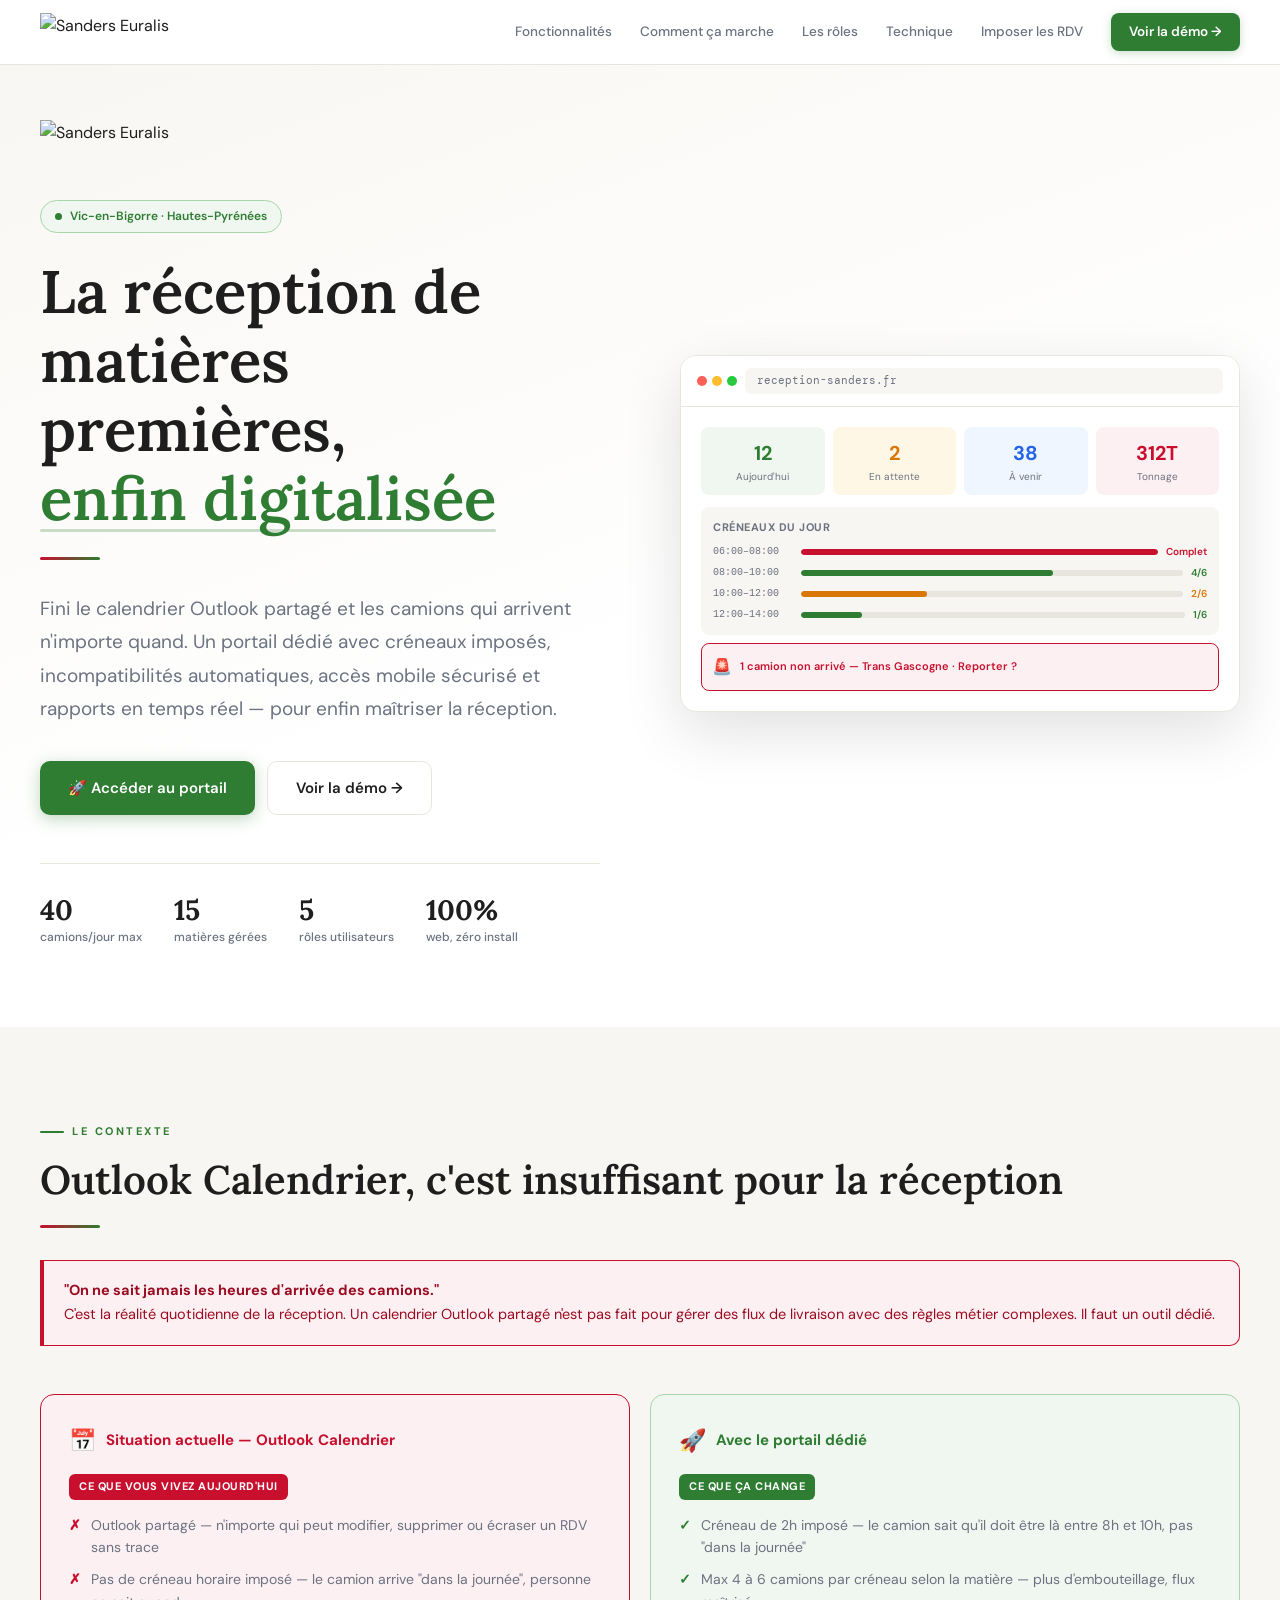
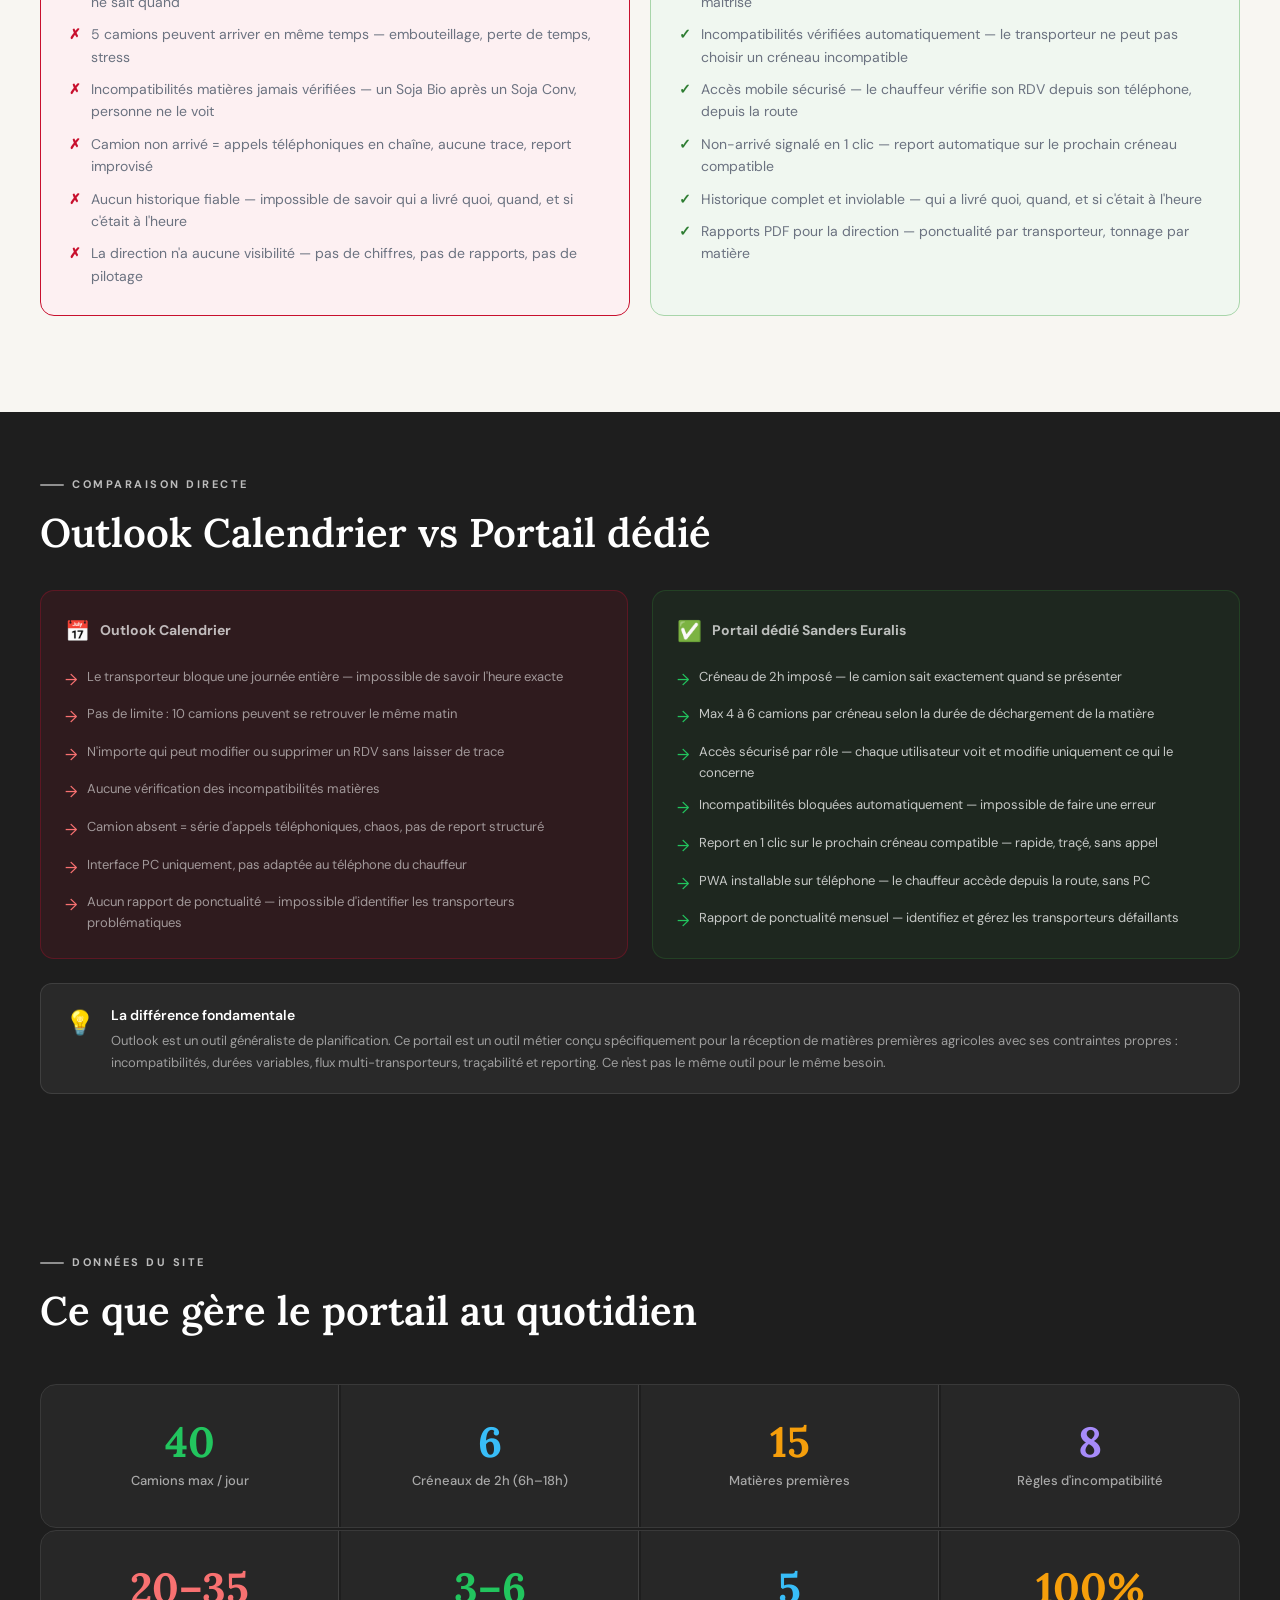
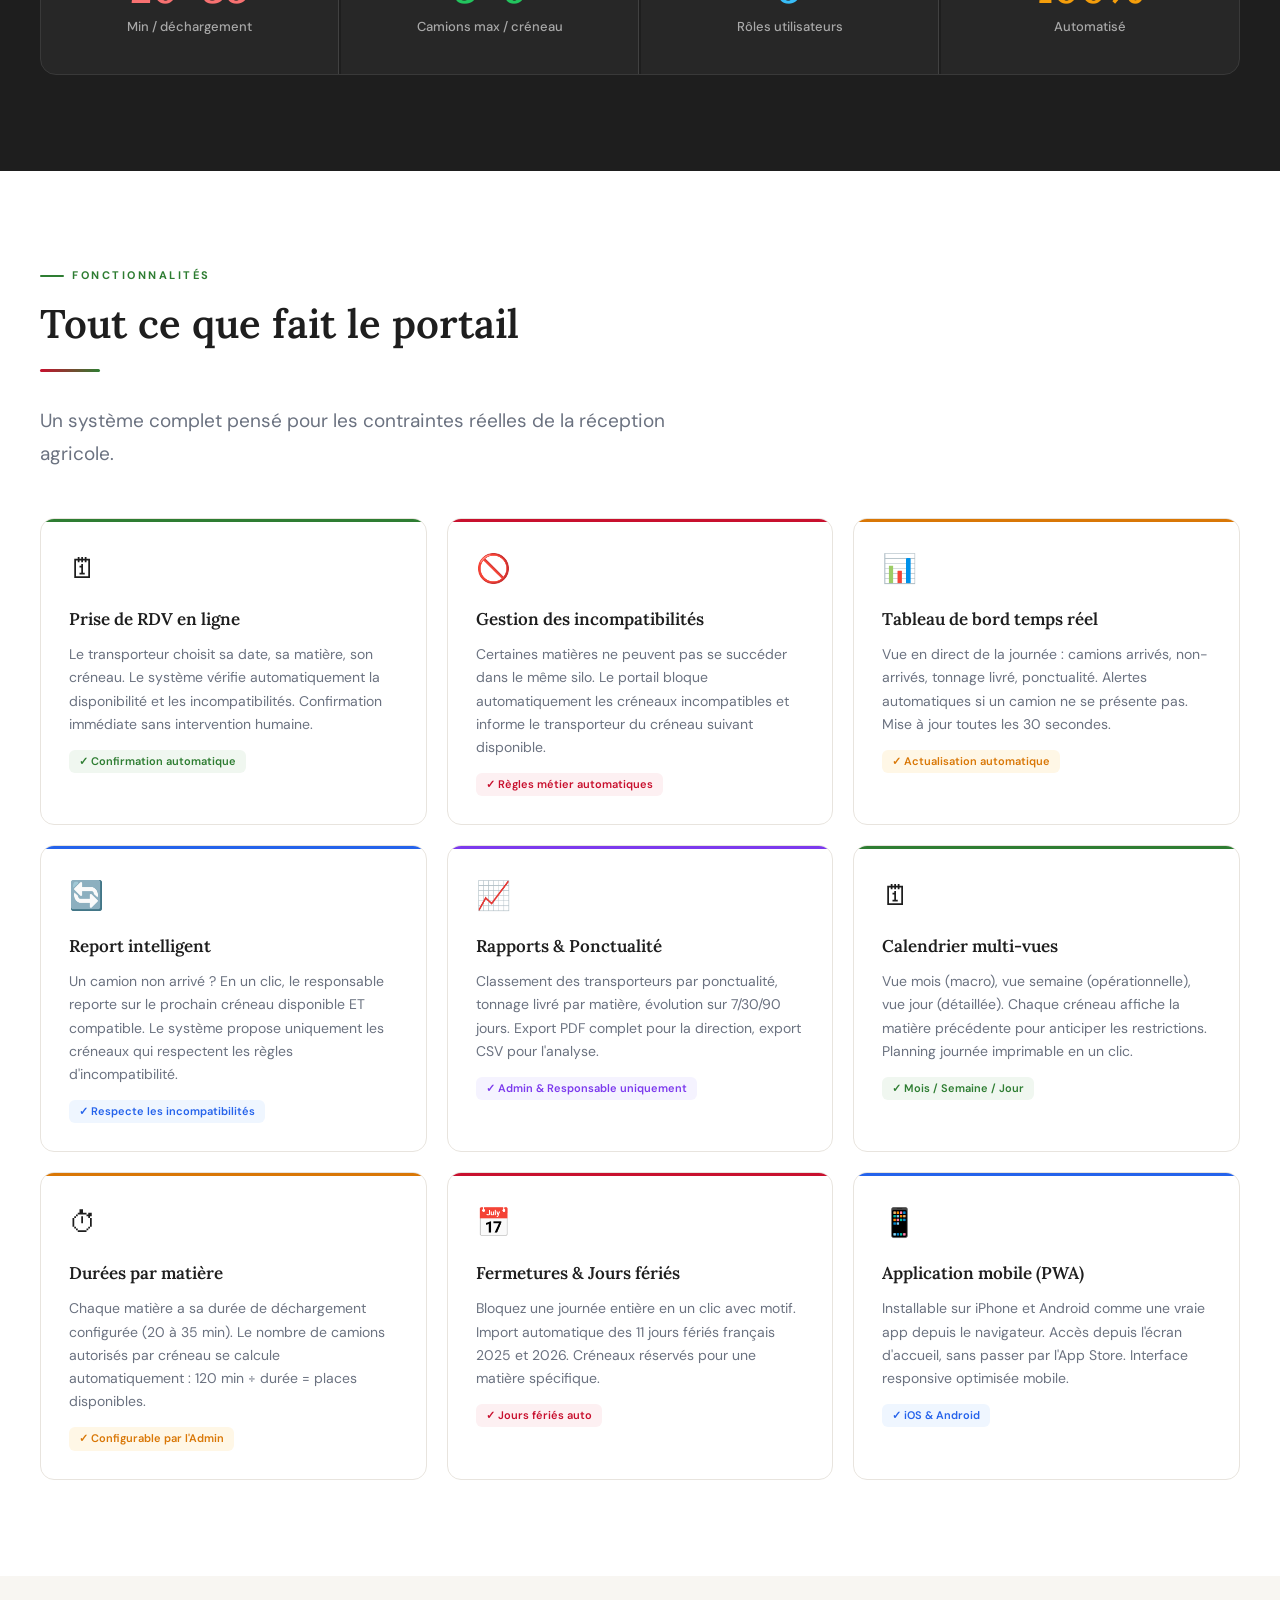
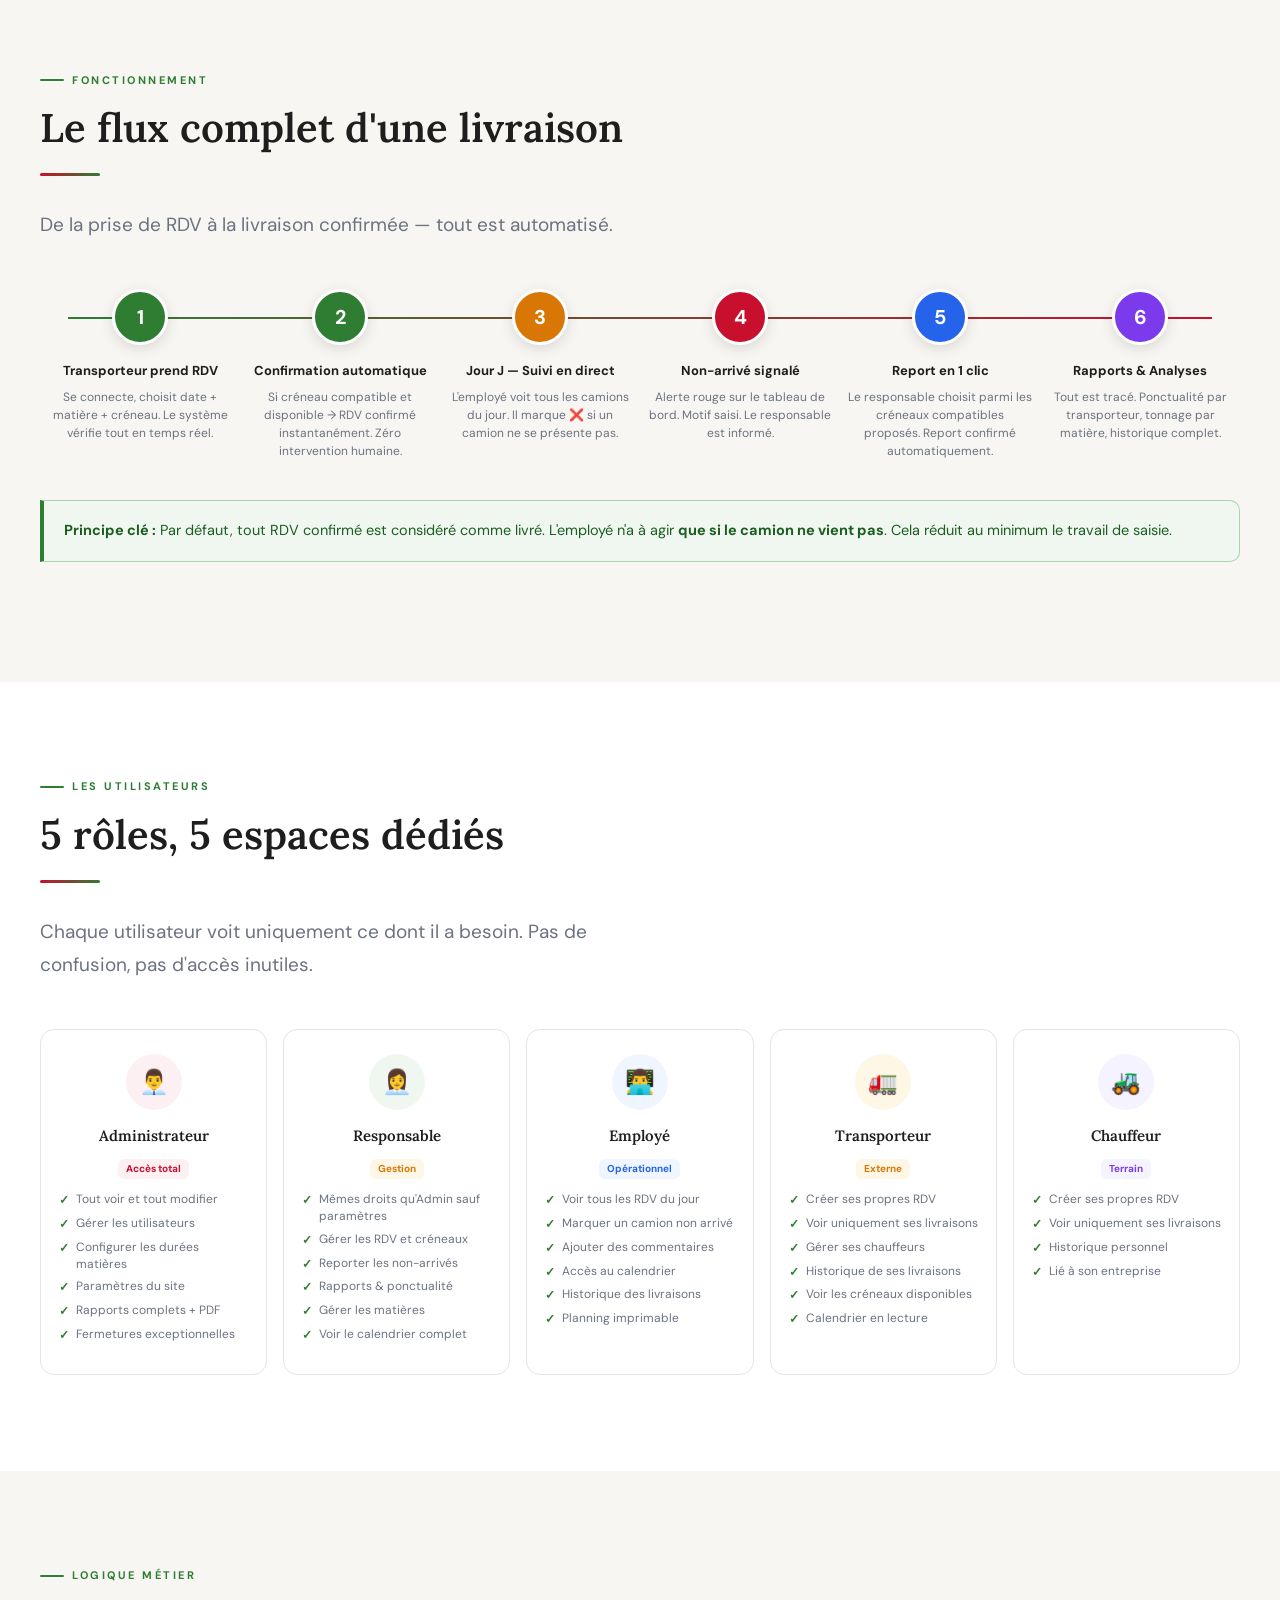
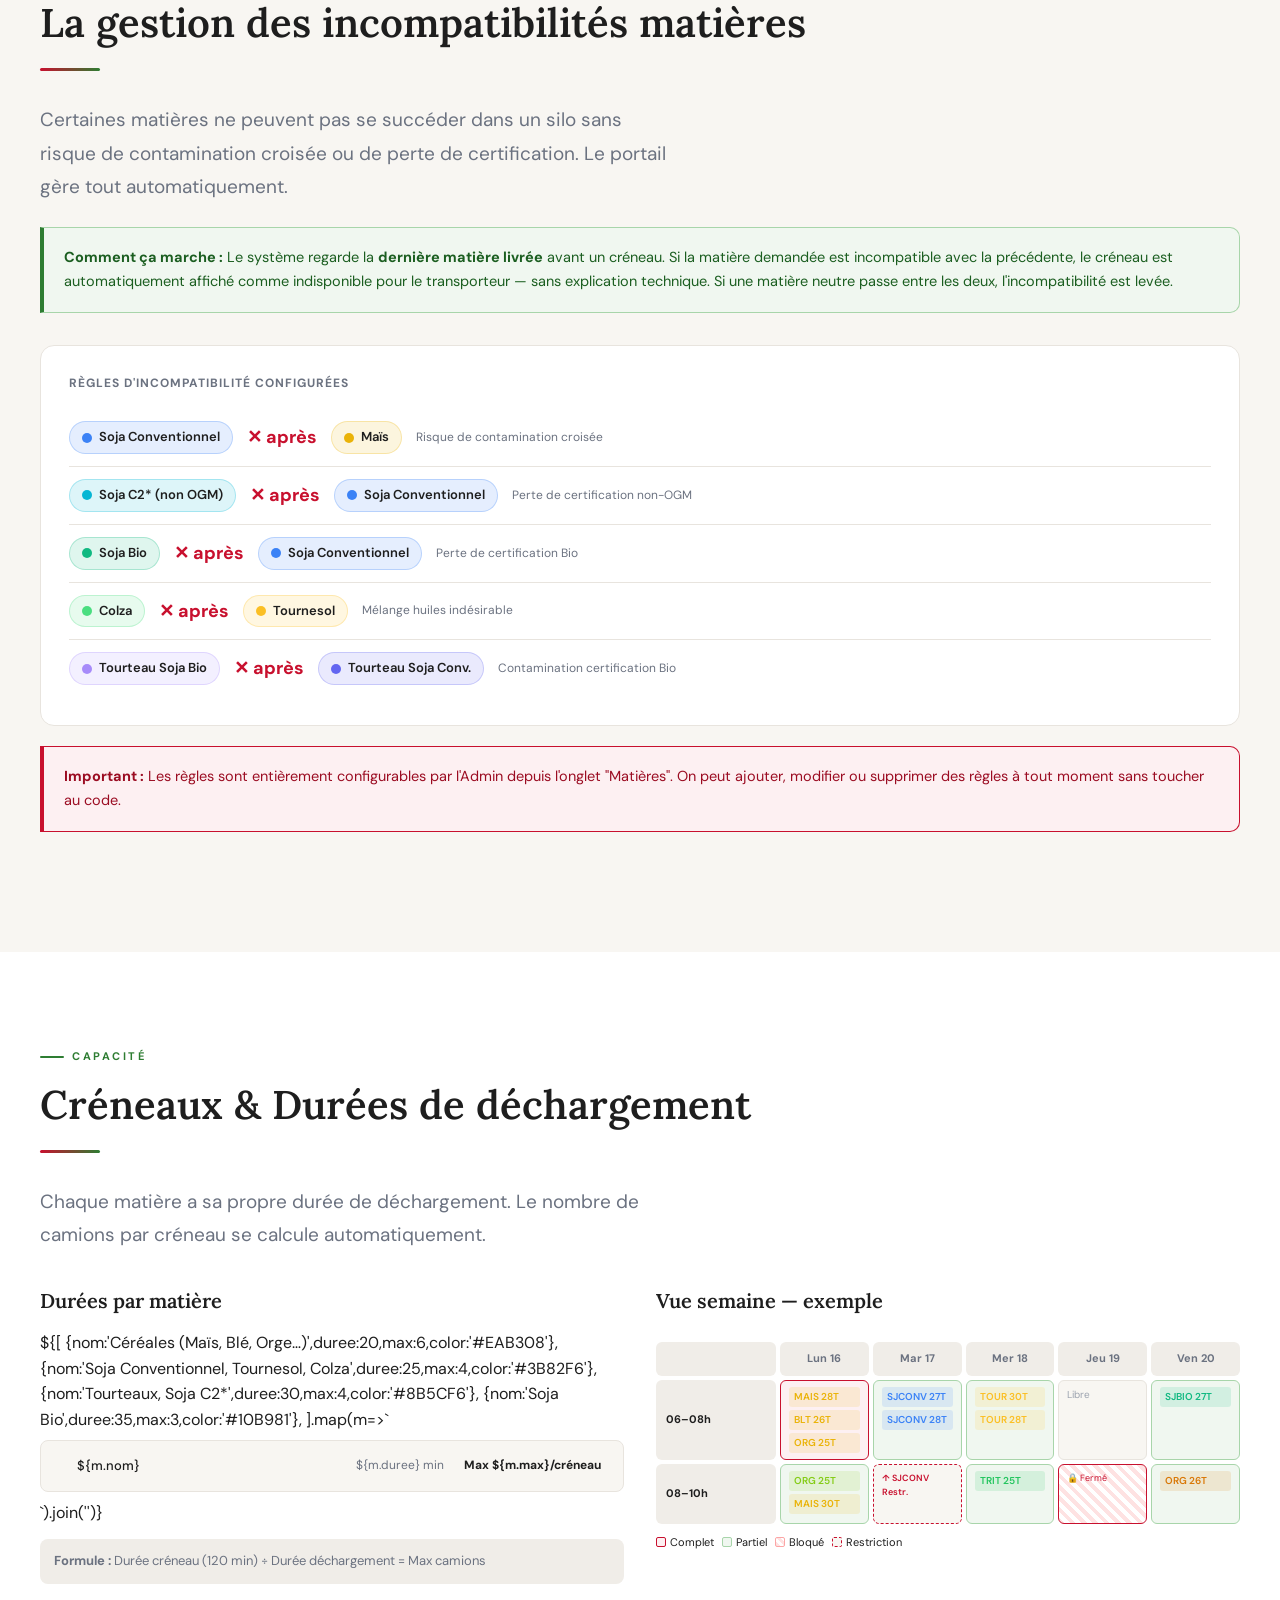
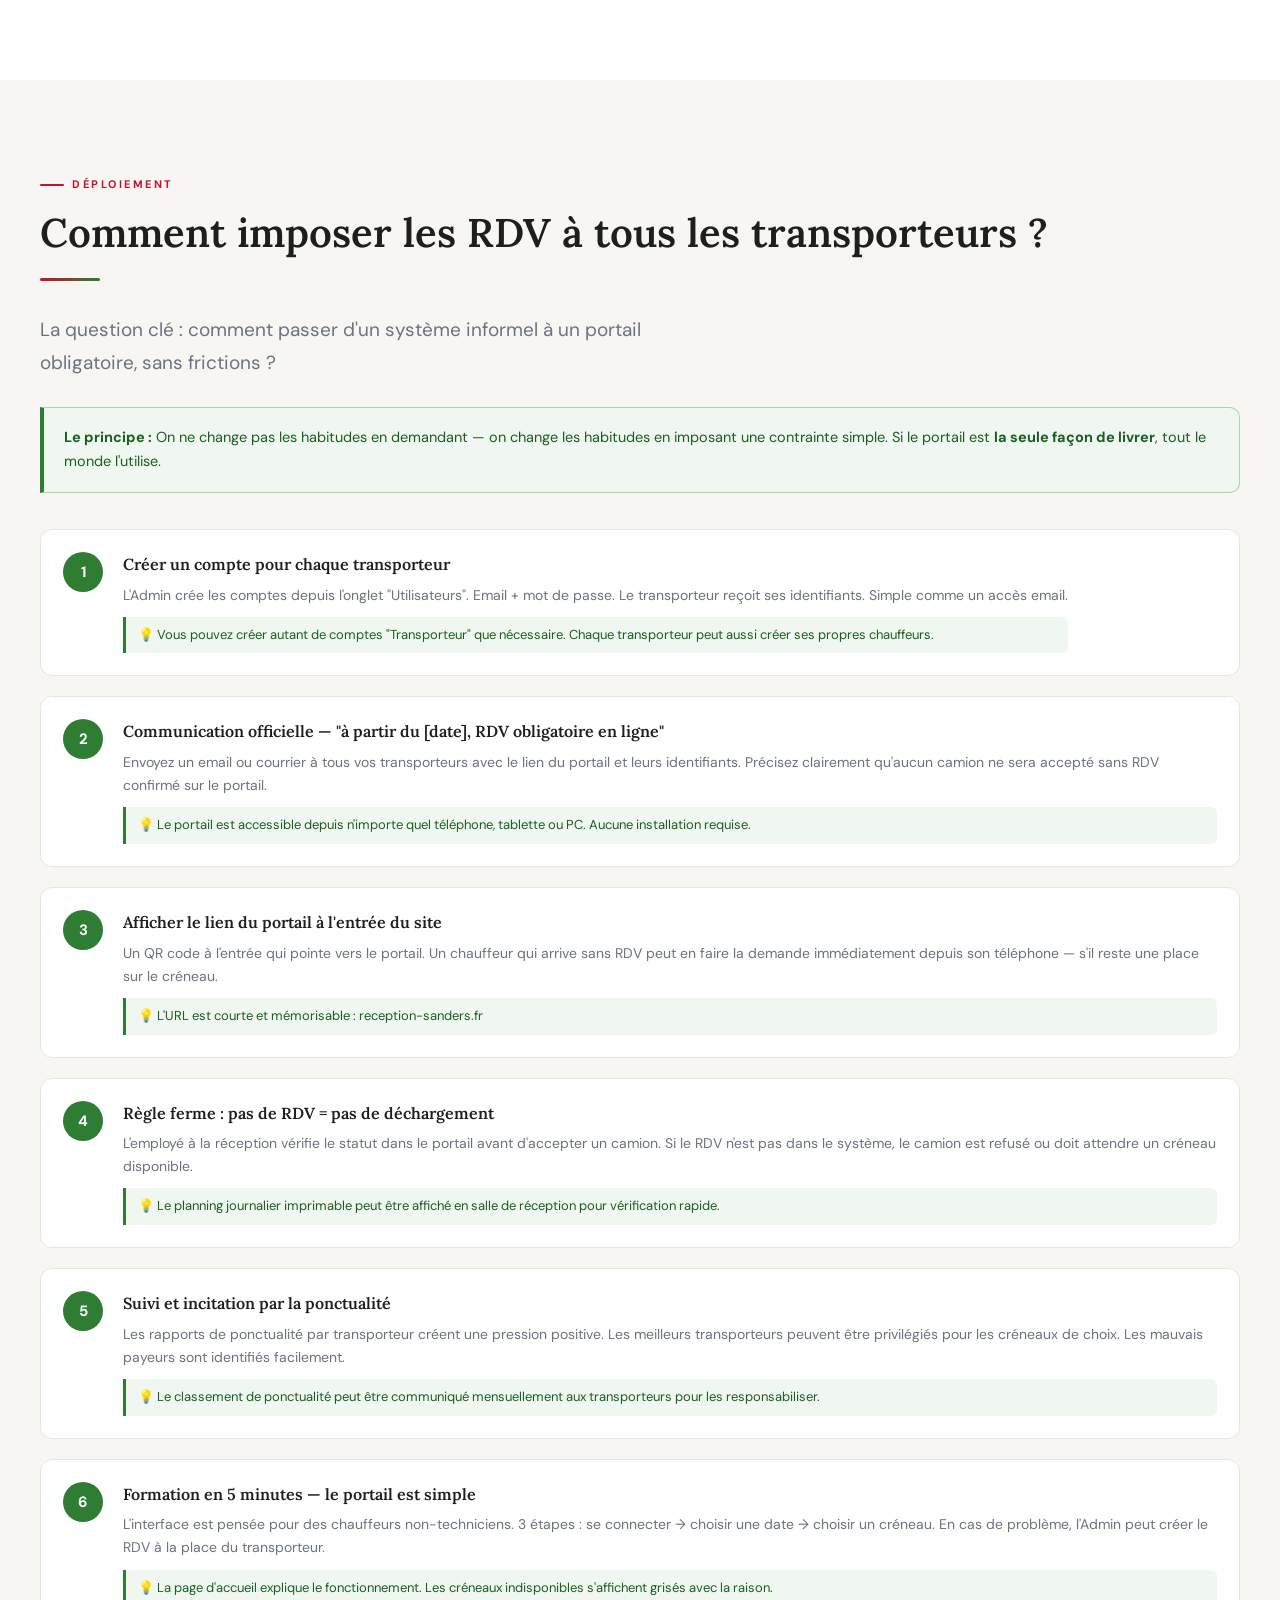
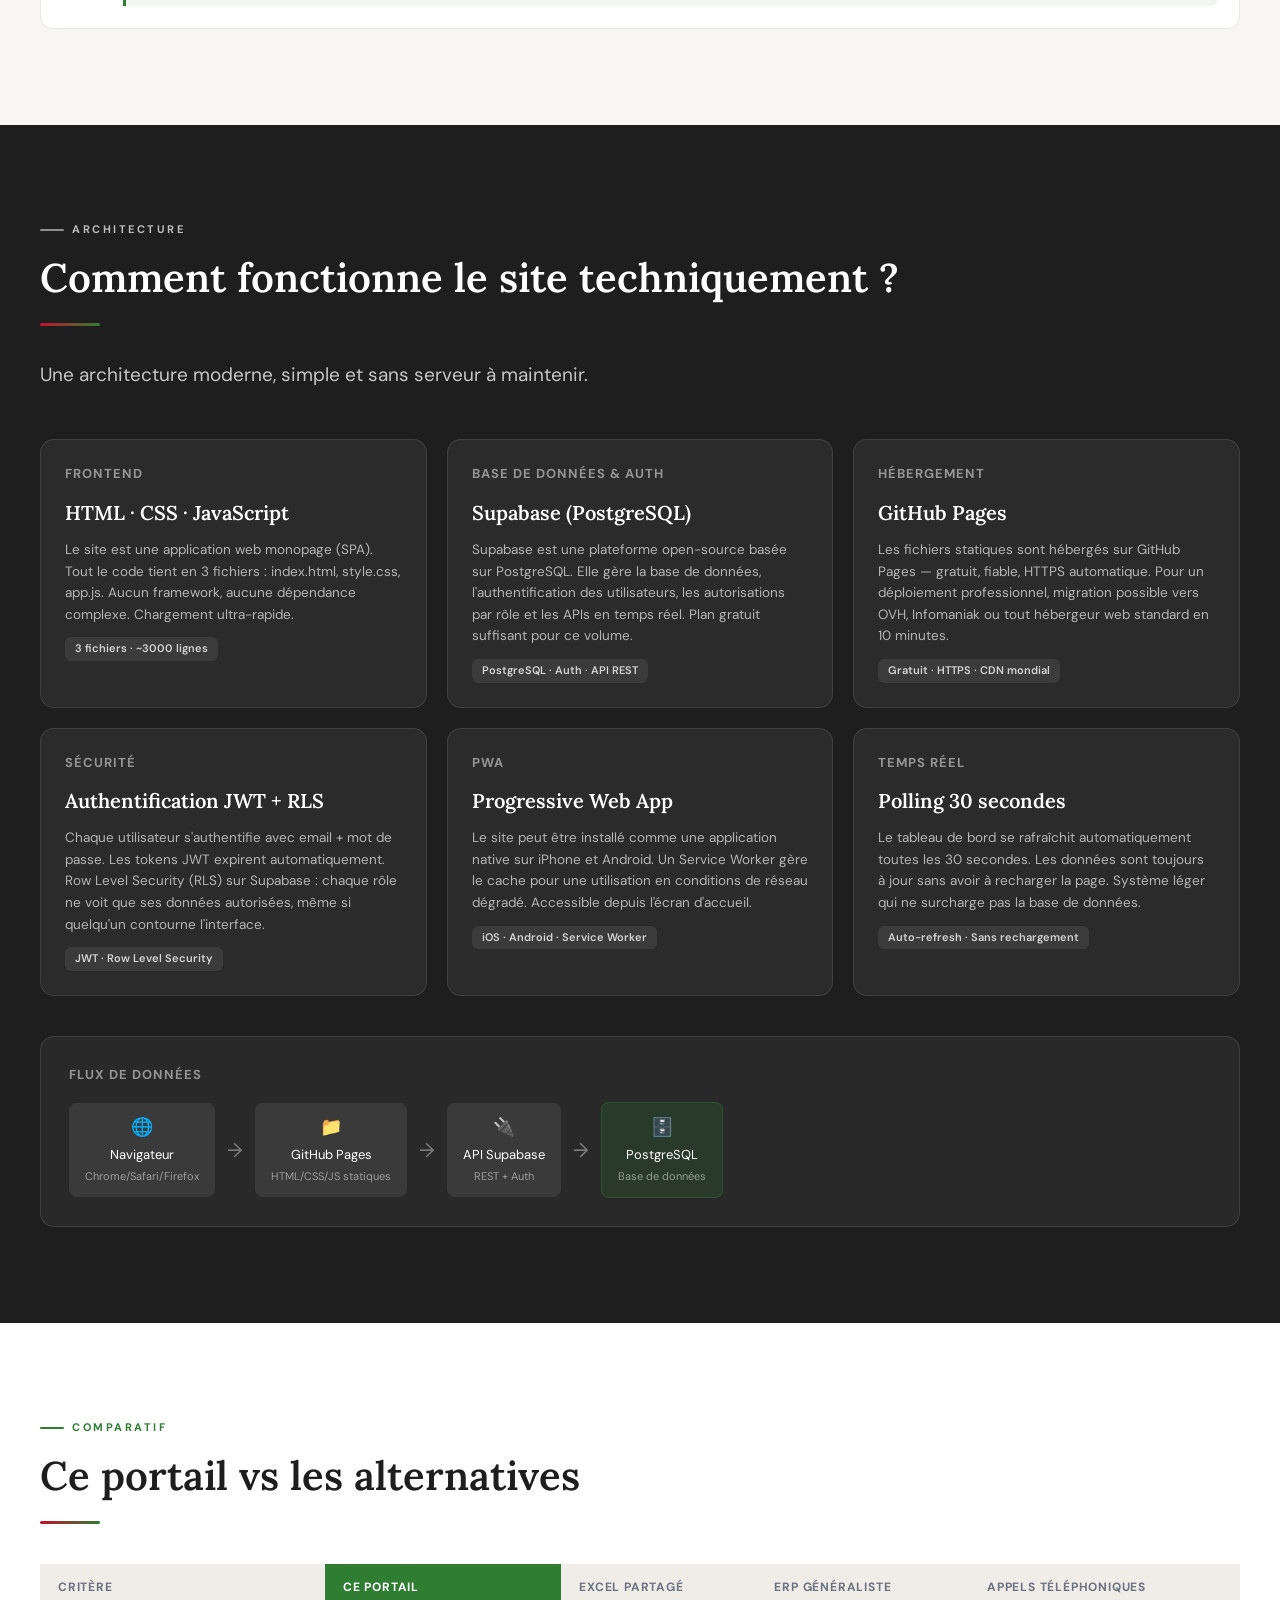
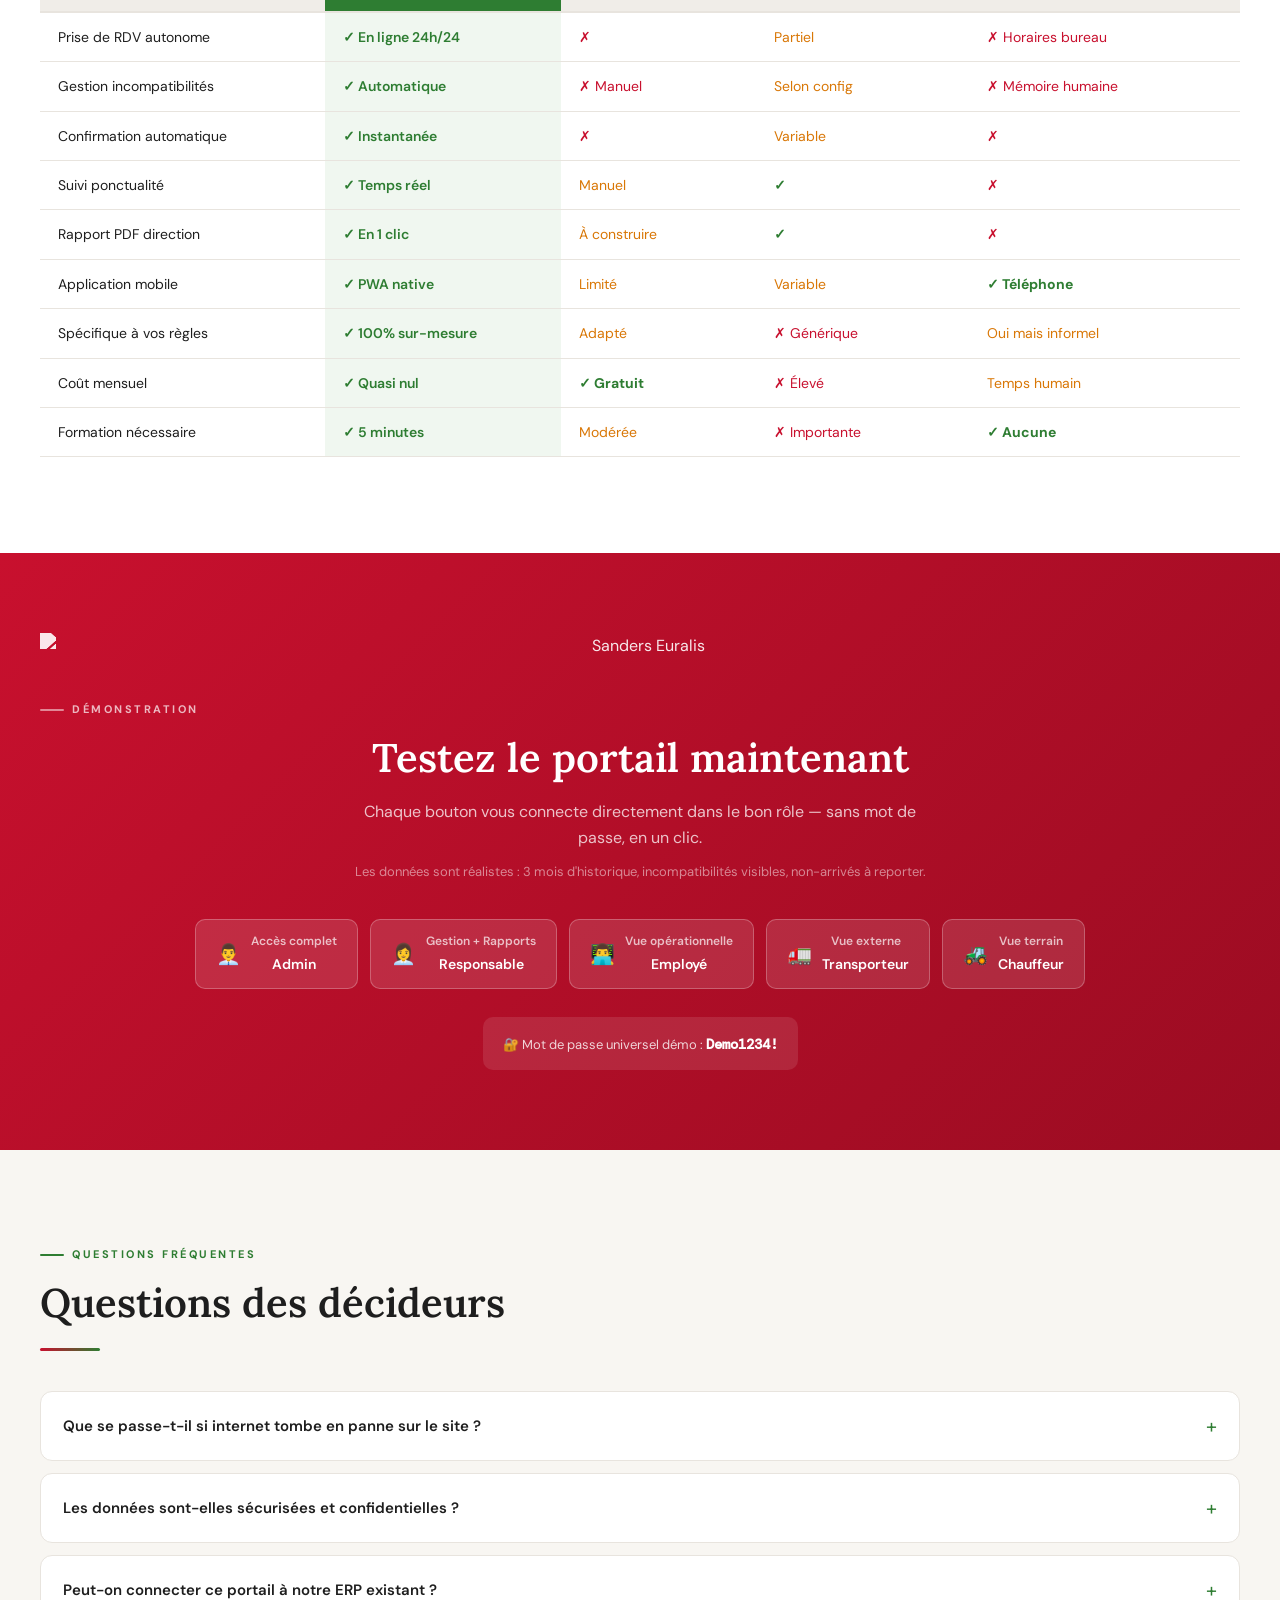
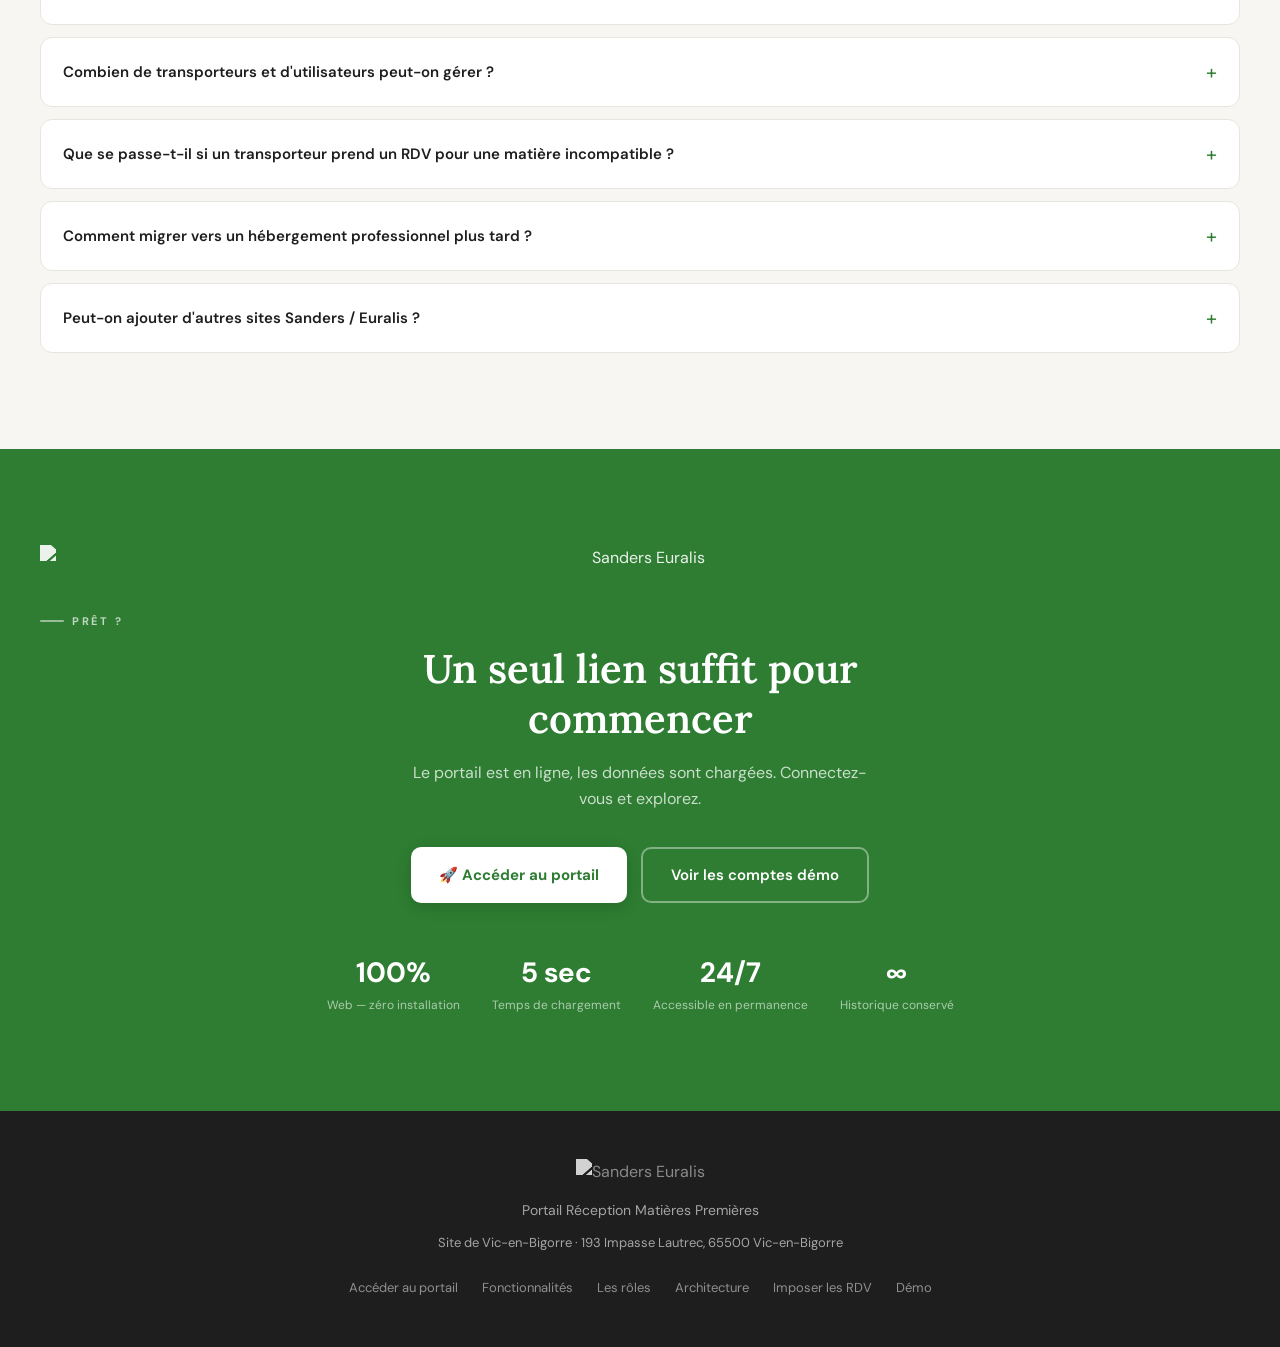
==== presentation.html @ 0d42a378 "Add files via upload" ====
<!DOCTYPE html>
<html lang="fr">
<head>
<meta charset="UTF-8">
<meta name="viewport" content="width=device-width, initial-scale=1.0">
<title>Sanders Euralis — Portail Réception Matières Premières</title>
<link href="https://fonts.googleapis.com/css2?family=Lora:ital,wght@0,400;0,500;0,600;0,700;1,400;1,600&family=DM+Sans:wght@300;400;500;600;700&family=DM+Mono&display=swap" rel="stylesheet">
<style>
:root {
  --rouge: #C8102E;
  --rouge-l: #fdf0f2;
  --rouge-d: #9b0c22;
  --vert: #2E7D32;
  --vert-l: #f0f7f0;
  --vert-d: #1b5e20;
  --vert-m: #a8d5aa;
  --beige: #F8F6F2;
  --beige-d: #F0EDE8;
  --white: #FFFFFF;
  --text: #1E1E1E;
  --soft: #6B7280;
  --muted: #9CA3AF;
  --border: #E8E4DE;
  --orange: #D97706;
  --blue: #2563EB;
  --purple: #7C3AED;
}
* { margin: 0; padding: 0; box-sizing: border-box; }
html { scroll-behavior: smooth; }
body {
  font-family: 'DM Sans', sans-serif;
  background: var(--white);
  color: var(--text);
  font-size: 16px;
  line-height: 1.6;
}

/* NAVIGATION */
nav {
  position: fixed;
  top: 0; left: 0; right: 0;
  background: rgba(255,255,255,.95);
  backdrop-filter: blur(12px);
  border-bottom: 1px solid var(--border);
  z-index: 100;
  padding: 0 40px;
}
.nav-inner {
  max-width: 1200px;
  margin: 0 auto;
  display: flex;
  align-items: center;
  justify-content: space-between;
  height: 64px;
}
.nav-logo {
  display: flex;
  align-items: center;
  gap: 12px;
}
/* logo styles removed */
.nav-links { display: flex; align-items: center; gap: 28px; }
.nav-links a {
  font-size: 13.5px;
  font-weight: 500;
  color: var(--soft);
  text-decoration: none;
  transition: color .2s;
}
.nav-links a:hover { color: var(--vert); }
.nav-cta {
  background: var(--vert);
  color: #fff !important;
  padding: 8px 18px;
  border-radius: 8px;
  font-weight: 600 !important;
  box-shadow: 0 2px 10px rgba(46,125,50,.25);
}
.nav-cta:hover { background: var(--vert-d) !important; color: #fff !important; }

/* SECTIONS */
section { padding: 96px 40px; }
.section-inner { max-width: 1200px; margin: 0 auto; }
.section-alt { background: var(--beige); }
.section-dark { background: var(--text); color: #fff; }
.section-rouge { background: var(--rouge); color: #fff; }
.section-vert { background: var(--vert); color: #fff; }

.eyebrow {
  font-size: 11px;
  font-weight: 700;
  letter-spacing: 2.5px;
  text-transform: uppercase;
  color: var(--vert);
  margin-bottom: 14px;
  display: flex;
  align-items: center;
  gap: 8px;
}
.eyebrow::before {
  content: '';
  display: block;
  width: 24px;
  height: 2px;
  background: var(--vert);
  border-radius: 1px;
}
.eyebrow.white { color: rgba(255,255,255,.7); }
.eyebrow.white::before { background: rgba(255,255,255,.5); }
.eyebrow.rouge { color: var(--rouge); }
.eyebrow.rouge::before { background: var(--rouge); }

h1, h2, h3 { font-family: 'Lora', serif; font-weight: 600; }
h1 { font-size: clamp(36px, 5vw, 60px); line-height: 1.15; }
h2 { font-size: clamp(26px, 3.5vw, 40px); line-height: 1.25; margin-bottom: 16px; }
h3 { font-size: 20px; line-height: 1.35; margin-bottom: 10px; }

.lead {
  font-size: clamp(16px, 2vw, 19px);
  color: var(--soft);
  line-height: 1.75;
  max-width: 640px;
}
.lead.white { color: rgba(255,255,255,.75); }

/* HERO */
#hero {
  min-height: 100vh;
  display: flex;
  align-items: center;
  background: linear-gradient(160deg, var(--beige) 0%, var(--white) 60%);
  padding-top: 120px;
  padding-bottom: 80px;
}
.hero-inner {
  max-width: 1200px;
  margin: 0 auto;
  display: grid;
  grid-template-columns: 1fr 1fr;
  gap: 80px;
  align-items: center;
}
.hero-badge {
  display: inline-flex;
  align-items: center;
  gap: 8px;
  background: var(--vert-l);
  border: 1px solid var(--vert-m);
  color: var(--vert);
  font-size: 12px;
  font-weight: 600;
  padding: 6px 14px;
  border-radius: 20px;
  margin-bottom: 24px;
}
.hero-badge-dot {
  width: 7px;
  height: 7px;
  border-radius: 50%;
  background: var(--vert);
  animation: pulse-dot 2s infinite;
}
@keyframes pulse-dot {
  0%,100% { opacity: 1; transform: scale(1); }
  50% { opacity: .5; transform: scale(.8); }
}
.hero-title { margin-bottom: 24px; }
.hero-title em {
  font-style: normal;
  color: var(--vert);
  position: relative;
}
.hero-title em::after {
  content: '';
  position: absolute;
  bottom: 4px;
  left: 0; right: 0;
  height: 3px;
  background: var(--vert);
  opacity: .25;
  border-radius: 2px;
}
.hero-ctas {
  display: flex;
  gap: 12px;
  margin-top: 36px;
  flex-wrap: wrap;
}
.btn-primary {
  display: inline-flex;
  align-items: center;
  gap: 8px;
  background: var(--vert);
  color: #fff;
  padding: 14px 28px;
  border-radius: 10px;
  font-weight: 600;
  font-size: 15px;
  text-decoration: none;
  transition: all .2s;
  box-shadow: 0 4px 16px rgba(46,125,50,.3);
}
.btn-primary:hover { background: var(--vert-d); transform: translateY(-2px); box-shadow: 0 6px 20px rgba(46,125,50,.35); }
.btn-secondary {
  display: inline-flex;
  align-items: center;
  gap: 8px;
  background: transparent;
  color: var(--text);
  padding: 14px 28px;
  border-radius: 10px;
  font-weight: 600;
  font-size: 15px;
  text-decoration: none;
  border: 1.5px solid var(--border);
  transition: all .2s;
}
.btn-secondary:hover { border-color: var(--vert); color: var(--vert); }
.hero-stats {
  display: flex;
  gap: 32px;
  margin-top: 48px;
  padding-top: 32px;
  border-top: 1px solid var(--border);
}
.hero-stat-val {
  font-family: 'Lora', serif;
  font-size: 28px;
  font-weight: 700;
  color: var(--text);
  line-height: 1;
  margin-bottom: 4px;
}
.hero-stat-lbl { font-size: 12px; color: var(--soft); font-weight: 500; }

/* MOCKUP HERO */
.hero-mockup {
  position: relative;
}
.mockup-window {
  background: var(--white);
  border: 1px solid var(--border);
  border-radius: 16px;
  overflow: hidden;
  box-shadow: 0 20px 60px rgba(0,0,0,.12);
}
.mockup-bar {
  background: var(--white);
  border-bottom: 1px solid var(--border);
  padding: 12px 16px;
  display: flex;
  align-items: center;
  gap: 8px;
}
.mockup-dots { display: flex; gap: 5px; }
.mockup-dot { width: 10px; height: 10px; border-radius: 50%; }
.mockup-url {
  flex: 1;
  background: var(--beige);
  border-radius: 6px;
  padding: 4px 12px;
  font-family: 'DM Mono', monospace;
  font-size: 11px;
  color: var(--soft);
}
.mockup-body { padding: 20px; }

/* CARDS */
.cards-grid {
  display: grid;
  grid-template-columns: repeat(3, 1fr);
  gap: 20px;
  margin-top: 48px;
}
.cards-grid-2 { grid-template-columns: repeat(2, 1fr); }
.cards-grid-4 { grid-template-columns: repeat(4, 1fr); }
.card {
  background: var(--white);
  border: 1px solid var(--border);
  border-radius: 14px;
  padding: 28px;
  transition: all .2s;
  position: relative;
  overflow: hidden;
}
.card::before {
  content: '';
  position: absolute;
  top: 0; left: 0;
  width: 100%;
  height: 3px;
}
.card.vert::before { background: var(--vert); }
.card.rouge::before { background: var(--rouge); }
.card.orange::before { background: var(--orange); }
.card.blue::before { background: var(--blue); }
.card.purple::before { background: var(--purple); }
.card:hover { transform: translateY(-3px); box-shadow: 0 12px 40px rgba(0,0,0,.09); border-color: transparent; }
.card-icon { font-size: 28px; margin-bottom: 14px; }
.card-title { font-family: 'Lora', serif; font-size: 17px; font-weight: 600; margin-bottom: 10px; }
.card-desc { font-size: 14px; color: var(--soft); line-height: 1.65; }
.card-tag {
  display: inline-block;
  margin-top: 14px;
  font-size: 11px;
  font-weight: 600;
  padding: 3px 10px;
  border-radius: 6px;
  background: var(--vert-l);
  color: var(--vert);
}

/* CHIFFRES */
.stats-row {
  display: grid;
  grid-template-columns: repeat(4, 1fr);
  gap: 2px;
  margin-top: 48px;
  border: 1px solid rgba(255,255,255,.12);
  border-radius: 16px;
  overflow: hidden;
}
.stat-block {
  padding: 36px 28px;
  text-align: center;
  border-right: 1px solid rgba(255,255,255,.12);
  background: rgba(255,255,255,.04);
}
.stat-block:last-child { border-right: none; }
.stat-block-val {
  font-family: 'Lora', serif;
  font-size: 42px;
  font-weight: 700;
  line-height: 1;
  margin-bottom: 8px;
  color: #fff;
}
.stat-block-lbl {
  font-size: 13px;
  opacity: .6;
  font-weight: 500;
}

/* FLUX / TIMELINE */
.flux {
  display: flex;
  gap: 0;
  margin-top: 48px;
  position: relative;
}
.flux::before {
  content: '';
  position: absolute;
  top: 28px;
  left: 28px;
  right: 28px;
  height: 2px;
  background: linear-gradient(90deg, var(--vert), var(--rouge));
  z-index: 0;
}
.flux-step {
  flex: 1;
  display: flex;
  flex-direction: column;
  align-items: center;
  text-align: center;
  position: relative;
  z-index: 1;
  padding: 0 8px;
}
.flux-num {
  width: 56px;
  height: 56px;
  border-radius: 50%;
  display: flex;
  align-items: center;
  justify-content: center;
  font-size: 20px;
  font-weight: 700;
  margin-bottom: 16px;
  border: 3px solid var(--white);
  box-shadow: 0 4px 14px rgba(0,0,0,.12);
  flex-shrink: 0;
}
.flux-num.vert { background: var(--vert); color: #fff; }
.flux-num.rouge { background: var(--rouge); color: #fff; }
.flux-num.orange { background: var(--orange); color: #fff; }
.flux-num.blue { background: var(--blue); color: #fff; }
.flux-num.purple { background: var(--purple); color: #fff; }
.flux-title { font-size: 13px; font-weight: 700; margin-bottom: 6px; }
.flux-desc { font-size: 12px; color: var(--soft); line-height: 1.5; }

/* ROLES */
.roles-grid {
  display: grid;
  grid-template-columns: repeat(5, 1fr);
  gap: 16px;
  margin-top: 48px;
}
.role-card {
  background: var(--white);
  border: 1px solid var(--border);
  border-radius: 14px;
  padding: 24px 18px;
  text-align: center;
  transition: all .2s;
}
.role-card:hover { transform: translateY(-3px); box-shadow: 0 12px 40px rgba(0,0,0,.09); }
.role-avatar {
  width: 56px;
  height: 56px;
  border-radius: 50%;
  display: flex;
  align-items: center;
  justify-content: center;
  font-size: 24px;
  margin: 0 auto 14px;
}
.role-name { font-family: 'Lora', serif; font-size: 15px; font-weight: 600; margin-bottom: 6px; }
.role-badge {
  display: inline-block;
  font-size: 10px;
  font-weight: 700;
  padding: 2px 8px;
  border-radius: 6px;
  margin-bottom: 12px;
}
.role-features { text-align: left; }
.role-feature {
  display: flex;
  align-items: flex-start;
  gap: 7px;
  font-size: 12px;
  color: var(--soft);
  margin-bottom: 6px;
  line-height: 1.4;
}
.role-feature::before {
  content: '✓';
  color: var(--vert);
  font-weight: 700;
  flex-shrink: 0;
  margin-top: 1px;
}

/* INCOMPAT */
.incompat-demo {
  background: var(--white);
  border: 1px solid var(--border);
  border-radius: 14px;
  padding: 28px;
  margin-top: 32px;
}
.incompat-row {
  display: flex;
  align-items: center;
  gap: 14px;
  padding: 12px 0;
  border-bottom: 1px solid var(--border);
}
.incompat-row:last-child { border-bottom: none; }
.mat-pill {
  display: inline-flex;
  align-items: center;
  gap: 7px;
  padding: 5px 12px;
  border-radius: 20px;
  font-size: 13px;
  font-weight: 600;
  flex-shrink: 0;
}
.mat-dot { width: 10px; height: 10px; border-radius: 50%; flex-shrink: 0; }
.incompat-sign {
  font-size: 18px;
  color: var(--rouge);
  font-weight: 700;
  flex-shrink: 0;
}
.incompat-label {
  font-size: 12px;
  color: var(--soft);
}

/* TECHSTACK */
.tech-grid {
  display: grid;
  grid-template-columns: repeat(3, 1fr);
  gap: 20px;
  margin-top: 48px;
}
.tech-card {
  background: rgba(255,255,255,.06);
  border: 1px solid rgba(255,255,255,.1);
  border-radius: 14px;
  padding: 24px;
}
.tech-card-title {
  font-size: 13px;
  font-weight: 700;
  text-transform: uppercase;
  letter-spacing: 1px;
  opacity: .5;
  margin-bottom: 12px;
}
.tech-card-name {
  font-family: 'Lora', serif;
  font-size: 20px;
  font-weight: 600;
  margin-bottom: 10px;
}
.tech-card-desc {
  font-size: 13.5px;
  opacity: .65;
  line-height: 1.6;
}
.tech-badge {
  display: inline-block;
  margin-top: 12px;
  font-size: 11px;
  font-weight: 600;
  padding: 3px 10px;
  border-radius: 6px;
  background: rgba(255,255,255,.1);
  opacity: .8;
}

/* COMMENT IMPOSER */
.steps-list { margin-top: 36px; display: flex; flex-direction: column; gap: 20px; }
.step-item {
  display: flex;
  gap: 20px;
  align-items: flex-start;
  background: var(--white);
  border: 1px solid var(--border);
  border-radius: 12px;
  padding: 22px;
}
.step-num {
  width: 40px;
  height: 40px;
  border-radius: 50%;
  background: var(--vert);
  color: #fff;
  display: flex;
  align-items: center;
  justify-content: center;
  font-weight: 700;
  font-size: 15px;
  flex-shrink: 0;
}
.step-content h4 { font-family: 'Lora', serif; font-size: 16px; font-weight: 600; margin-bottom: 6px; }
.step-content p { font-size: 14px; color: var(--soft); line-height: 1.65; }
.step-content .tip {
  margin-top: 10px;
  background: var(--vert-l);
  border-left: 3px solid var(--vert);
  padding: 8px 12px;
  border-radius: 0 6px 6px 0;
  font-size: 13px;
  color: var(--vert-d);
}

/* COMPARATIF */
.compare-table {
  width: 100%;
  border-collapse: collapse;
  margin-top: 40px;
  font-size: 14px;
}
.compare-table th {
  padding: 14px 18px;
  text-align: left;
  font-size: 12px;
  font-weight: 700;
  letter-spacing: .8px;
  text-transform: uppercase;
  color: var(--soft);
  background: var(--beige-d);
  border-bottom: 2px solid var(--border);
}
.compare-table th.highlight { background: var(--vert); color: #fff; }
.compare-table td {
  padding: 13px 18px;
  border-bottom: 1px solid var(--border);
  vertical-align: middle;
}
.compare-table td.highlight { background: var(--vert-l); font-weight: 600; }
.compare-table tr:hover td { background: var(--beige); }
.compare-table .check { color: var(--vert); font-weight: 700; }
.compare-table .cross { color: var(--rouge); }
.compare-table .partial { color: var(--orange); }

/* DEMO SECTION */
.demo-section {
  background: linear-gradient(135deg, var(--rouge) 0%, #9b0c22 100%);
  color: #fff;
  padding: 80px 40px;
  text-align: center;
}
.demo-roles {
  display: flex;
  gap: 12px;
  justify-content: center;
  flex-wrap: wrap;
  margin-top: 36px;
}
.demo-role-btn {
  display: flex;
  align-items: center;
  gap: 10px;
  background: rgba(255,255,255,.12);
  border: 1.5px solid rgba(255,255,255,.25);
  color: #fff;
  padding: 12px 20px;
  border-radius: 10px;
  text-decoration: none;
  font-weight: 600;
  font-size: 14px;
  transition: all .2s;
  cursor: pointer;
}
.demo-role-btn:hover { background: rgba(255,255,255,.22); transform: translateY(-2px); }
.demo-role-icon { font-size: 20px; }

/* FAQ */
.faq-list { margin-top: 40px; display: flex; flex-direction: column; gap: 12px; }
.faq-item {
  background: var(--white);
  border: 1px solid var(--border);
  border-radius: 12px;
  overflow: hidden;
}
.faq-q {
  padding: 18px 22px;
  font-weight: 600;
  font-size: 15px;
  cursor: pointer;
  display: flex;
  align-items: center;
  justify-content: space-between;
  transition: background .15s;
}
.faq-q:hover { background: var(--beige); }
.faq-q::after { content: '+'; font-size: 20px; color: var(--vert); font-weight: 400; }
.faq-a {
  padding: 0 22px 18px;
  font-size: 14px;
  color: var(--soft);
  line-height: 1.7;
  display: none;
}
.faq-item.open .faq-a { display: block; }
.faq-item.open .faq-q::after { content: '−'; }

/* FOOTER */
footer {
  background: var(--text);
  color: rgba(255,255,255,.6);
  padding: 48px 40px;
  text-align: center;
}
.footer-inner { max-width: 1200px; margin: 0 auto; }
.footer-logo { font-family: 'Lora', serif; font-size: 20px; color: #fff; font-weight: 600; margin-bottom: 12px; }
.footer-desc { font-size: 13px; margin-bottom: 24px; }
.footer-links { display: flex; gap: 24px; justify-content: center; flex-wrap: wrap; }
.footer-links a { color: rgba(255,255,255,.5); text-decoration: none; font-size: 13px; transition: color .2s; }
.footer-links a:hover { color: var(--vert-m); }

/* DIVIDER */
.divider {
  width: 60px;
  height: 3px;
  background: linear-gradient(90deg, var(--rouge), var(--vert));
  border-radius: 2px;
  margin: 20px 0 32px;
}

/* HIGHLIGHT BOX */
.highlight-box {
  background: var(--vert-l);
  border: 1px solid var(--vert-m);
  border-left: 4px solid var(--vert);
  border-radius: 0 10px 10px 0;
  padding: 18px 20px;
  margin: 24px 0;
  font-size: 14.5px;
  color: var(--vert-d);
  line-height: 1.65;
}
.highlight-box.rouge {
  background: var(--rouge-l);
  border-color: var(--rouge);
  color: var(--rouge-d);
}

/* CRENEAU DEMO */
.creneau-demo {
  display: grid;
  grid-template-columns: 120px repeat(5,1fr);
  gap: 4px;
  margin-top: 28px;
  font-size: 12px;
}
.cren-head { background: var(--beige-d); padding: 8px 10px; border-radius: 6px; font-weight: 700; text-align: center; font-size: 11px; color: var(--soft); }
.cren-label { background: var(--beige-d); padding: 8px 10px; border-radius: 6px; font-weight: 700; font-size: 11px; color: var(--text); display: flex; align-items: center; }
.cren-cell { border-radius: 6px; padding: 6px 8px; min-height: 60px; display: flex; flex-direction: column; gap: 3px; }
.cren-empty { background: var(--beige); border: 1px solid var(--border); }
.cren-full { background: var(--rouge-l); border: 1px solid var(--rouge); }
.cren-partial { background: var(--vert-l); border: 1px solid var(--vert-m); }
.cren-blocked { background: repeating-linear-gradient(45deg,#fee2e2,#fee2e2 4px,#fff 4px,#fff 8px); border: 1px solid var(--rouge); }
.cren-chip { font-size: 10px; font-weight: 600; padding: 2px 5px; border-radius: 3px; }

/* ANIMATIONS */
@keyframes fadeInUp {
  from { opacity: 0; transform: translateY(24px); }
  to { opacity: 1; transform: translateY(0); }
}
.fade-in { opacity: 0; animation: fadeInUp .6s ease forwards; }
.fade-in-1 { animation-delay: .1s; }
.fade-in-2 { animation-delay: .2s; }
.fade-in-3 { animation-delay: .3s; }
.fade-in-4 { animation-delay: .4s; }

/* RESPONSIVE */
@media(max-width:1000px) {
  section { padding: 64px 24px; }
  .hero-inner { grid-template-columns:1fr; gap:48px; }
  .cards-grid { grid-template-columns:1fr 1fr; }
  .cards-grid-4 { grid-template-columns:1fr 1fr; }
  .roles-grid { grid-template-columns:1fr 1fr; }
  .stats-row { grid-template-columns:1fr 1fr; }
  .tech-grid { grid-template-columns:1fr; }
  .flux { flex-direction:column; align-items:flex-start; gap:20px; }
  .flux::before { display:none; }
  nav { padding: 0 20px; }
  .nav-links { display:none; }
}
@media(max-width:600px) {
  .cards-grid { grid-template-columns:1fr; }
  .roles-grid { grid-template-columns:1fr; }
  .hero-stats { flex-direction:column; gap:20px; }
  .demo-roles { flex-direction:column; align-items:center; }
  h1 { font-size:30px; }
}
</style>
</head>
<body>

<!-- NAV -->
<nav>
  <div class="nav-inner">
    <div class="nav-logo">
      <img src="https://encrypted-tbn0.gstatic.com/images?q=tbn:ANd9GcS6PPkVZL7456aeIb1XpFsaFHzyT4ytFxehhg&s" alt="Sanders Euralis" style="height:38px;object-fit:contain">
    </div>
    <div class="nav-links">
      <a href="#fonctionnalites">Fonctionnalités</a>
      <a href="#comment">Comment ça marche</a>
      <a href="#roles">Les rôles</a>
      <a href="#technique">Technique</a>
      <a href="#imposer">Imposer les RDV</a>
      <a href="#demo" class="nav-cta">Voir la démo →</a>
    </div>
  </div>
</nav>

<!-- HERO -->
<section id="hero">
  <div class="hero-inner">
    <div>
      <img src="https://encrypted-tbn0.gstatic.com/images?q=tbn:ANd9GcS6PPkVZL7456aeIb1XpFsaFHzyT4ytFxehhg&s" alt="Sanders Euralis" style="height:52px;object-fit:contain;margin-bottom:28px;display:block">
      <div class="hero-badge"><div class="hero-badge-dot"></div>Vic-en-Bigorre · Hautes-Pyrénées</div>
      <h1 class="hero-title fade-in fade-in-1">
        La réception de matières premières,<br>
        <em>enfin digitalisée</em>
      </h1>
      <div class="divider"></div>
      <p class="lead fade-in fade-in-2">
        Fini le calendrier Outlook partagé et les camions qui arrivent n'importe quand.
        Un portail dédié avec créneaux imposés, incompatibilités automatiques, accès mobile sécurisé
        et rapports en temps réel — pour enfin maîtriser la réception.
      </p>
      <div class="hero-ctas fade-in fade-in-3">
        <a href="https://reception-sanders.fr" target="_blank" class="btn-primary">🚀 Accéder au portail</a>
        <a href="#demo" class="btn-secondary">Voir la démo →</a>
      </div>
      <div class="hero-stats fade-in fade-in-4">
        <div><div class="hero-stat-val">40</div><div class="hero-stat-lbl">camions/jour max</div></div>
        <div><div class="hero-stat-val">15</div><div class="hero-stat-lbl">matières gérées</div></div>
        <div><div class="hero-stat-val">5</div><div class="hero-stat-lbl">rôles utilisateurs</div></div>
        <div><div class="hero-stat-val">100%</div><div class="hero-stat-lbl">web, zéro install</div></div>
      </div>
    </div>
    <div class="hero-mockup fade-in fade-in-2">
      <div class="mockup-window">
        <div class="mockup-bar">
          <div class="mockup-dots">
            <div class="mockup-dot" style="background:#ff5f56"></div>
            <div class="mockup-dot" style="background:#ffbd2e"></div>
            <div class="mockup-dot" style="background:#27c93f"></div>
          </div>
          <div class="mockup-url">reception-sanders.fr</div>
        </div>
        <div class="mockup-body">
          <!-- Mini dashboard mockup -->
          <div style="display:grid;grid-template-columns:repeat(4,1fr);gap:8px;margin-bottom:12px">
            <div style="background:var(--vert-l);border-radius:8px;padding:10px;text-align:center"><div style="font-size:20px;font-weight:700;color:var(--vert)">12</div><div style="font-size:10px;color:var(--soft)">Aujourd'hui</div></div>
            <div style="background:#FFF7E6;border-radius:8px;padding:10px;text-align:center"><div style="font-size:20px;font-weight:700;color:var(--orange)">2</div><div style="font-size:10px;color:var(--soft)">En attente</div></div>
            <div style="background:#EFF6FF;border-radius:8px;padding:10px;text-align:center"><div style="font-size:20px;font-weight:700;color:var(--blue)">38</div><div style="font-size:10px;color:var(--soft)">À venir</div></div>
            <div style="background:var(--rouge-l);border-radius:8px;padding:10px;text-align:center"><div style="font-size:20px;font-weight:700;color:var(--rouge)">312T</div><div style="font-size:10px;color:var(--soft)">Tonnage</div></div>
          </div>
          <div style="background:var(--beige);border-radius:8px;padding:12px;margin-bottom:8px">
            <div style="font-size:11px;font-weight:700;color:var(--soft);margin-bottom:8px;text-transform:uppercase;letter-spacing:.5px">Créneaux du jour</div>
            <div style="display:flex;flex-direction:column;gap:5px">
              <div style="display:flex;align-items:center;gap:8px"><span style="font-size:10px;font-family:monospace;color:var(--soft);width:80px">06:00–08:00</span><div style="flex:1;height:6px;background:var(--border);border-radius:3px;overflow:hidden"><div style="width:100%;height:100%;background:var(--rouge);border-radius:3px"></div></div><span style="font-size:10px;color:var(--rouge);font-weight:600">Complet</span></div>
              <div style="display:flex;align-items:center;gap:8px"><span style="font-size:10px;font-family:monospace;color:var(--soft);width:80px">08:00–10:00</span><div style="flex:1;height:6px;background:var(--border);border-radius:3px;overflow:hidden"><div style="width:66%;height:100%;background:var(--vert);border-radius:3px"></div></div><span style="font-size:10px;color:var(--vert);font-weight:600">4/6</span></div>
              <div style="display:flex;align-items:center;gap:8px"><span style="font-size:10px;font-family:monospace;color:var(--soft);width:80px">10:00–12:00</span><div style="flex:1;height:6px;background:var(--border);border-radius:3px;overflow:hidden"><div style="width:33%;height:100%;background:var(--orange);border-radius:3px"></div></div><span style="font-size:10px;color:var(--orange);font-weight:600">2/6</span></div>
              <div style="display:flex;align-items:center;gap:8px"><span style="font-size:10px;font-family:monospace;color:var(--soft);width:80px">12:00–14:00</span><div style="flex:1;height:6px;background:var(--border);border-radius:3px;overflow:hidden"><div style="width:16%;height:100%;background:var(--vert);border-radius:3px"></div></div><span style="font-size:10px;color:var(--vert);font-weight:600">1/6</span></div>
            </div>
          </div>
          <div style="background:var(--rouge-l);border:1px solid var(--rouge);border-radius:8px;padding:10px;display:flex;align-items:center;gap:8px">
            <span style="font-size:16px">🚨</span>
            <span style="font-size:11px;color:var(--rouge);font-weight:600">1 camion non arrivé — Trans Gascogne · Reporter ?</span>
          </div>
        </div>
      </div>
    </div>
  </div>
</section>

<!-- LE PROBLÈME -->
<section class="section-alt">
  <div class="section-inner">
    <div class="eyebrow">Le contexte</div>
    <h2>Outlook Calendrier, c'est insuffisant pour la réception</h2>
    <div class="divider"></div>
    <div class="highlight-box rouge" style="margin-bottom:28px">
      <strong>"On ne sait jamais les heures d'arrivée des camions."</strong><br>
      C'est la réalité quotidienne de la réception. Un calendrier Outlook partagé n'est pas fait pour gérer des flux de livraison avec des règles métier complexes. Il faut un outil dédié.
    </div>
    <div class="cards-grid cards-grid-2">
      <div style="background:var(--rouge-l);border:1px solid var(--rouge);border-radius:14px;padding:28px">
        <div style="display:flex;align-items:center;gap:10px;margin-bottom:14px">
          <span style="font-size:22px">📅</span>
          <span style="font-size:15px;font-weight:700;color:var(--rouge)">Situation actuelle — Outlook Calendrier</span>
        </div>
        <div style="background:var(--rouge);color:#fff;font-size:11px;font-weight:700;padding:4px 10px;border-radius:6px;display:inline-block;margin-bottom:14px;letter-spacing:.5px">CE QUE VOUS VIVEZ AUJOURD'HUI</div>
        <ul style="list-style:none;display:flex;flex-direction:column;gap:10px">
          <li style="display:flex;gap:10px;font-size:14px;color:var(--soft)"><span style="color:var(--rouge);font-weight:700;flex-shrink:0">✗</span><span>Outlook partagé — n'importe qui peut modifier, supprimer ou écraser un RDV sans trace</span></li>
          <li style="display:flex;gap:10px;font-size:14px;color:var(--soft)"><span style="color:var(--rouge);font-weight:700;flex-shrink:0">✗</span><span>Pas de créneau horaire imposé — le camion arrive "dans la journée", personne ne sait quand</span></li>
          <li style="display:flex;gap:10px;font-size:14px;color:var(--soft)"><span style="color:var(--rouge);font-weight:700;flex-shrink:0">✗</span><span>5 camions peuvent arriver en même temps — embouteillage, perte de temps, stress</span></li>
          <li style="display:flex;gap:10px;font-size:14px;color:var(--soft)"><span style="color:var(--rouge);font-weight:700;flex-shrink:0">✗</span><span>Incompatibilités matières jamais vérifiées — un Soja Bio après un Soja Conv, personne ne le voit</span></li>
          <li style="display:flex;gap:10px;font-size:14px;color:var(--soft)"><span style="color:var(--rouge);font-weight:700;flex-shrink:0">✗</span><span>Camion non arrivé = appels téléphoniques en chaîne, aucune trace, report improvisé</span></li>
          <li style="display:flex;gap:10px;font-size:14px;color:var(--soft)"><span style="color:var(--rouge);font-weight:700;flex-shrink:0">✗</span><span>Aucun historique fiable — impossible de savoir qui a livré quoi, quand, et si c'était à l'heure</span></li>
          <li style="display:flex;gap:10px;font-size:14px;color:var(--soft)"><span style="color:var(--rouge);font-weight:700;flex-shrink:0">✗</span><span>La direction n'a aucune visibilité — pas de chiffres, pas de rapports, pas de pilotage</span></li>
        </ul>
      </div>
      <div style="background:var(--vert-l);border:1px solid var(--vert-m);border-radius:14px;padding:28px">
        <div style="display:flex;align-items:center;gap:10px;margin-bottom:14px">
          <span style="font-size:22px">🚀</span>
          <span style="font-size:15px;font-weight:700;color:var(--vert)">Avec le portail dédié</span>
        </div>
        <div style="background:var(--vert);color:#fff;font-size:11px;font-weight:700;padding:4px 10px;border-radius:6px;display:inline-block;margin-bottom:14px;letter-spacing:.5px">CE QUE ÇA CHANGE</div>
        <ul style="list-style:none;display:flex;flex-direction:column;gap:10px">
          <li style="display:flex;gap:10px;font-size:14px;color:var(--soft)"><span style="color:var(--vert);font-weight:700;flex-shrink:0">✓</span><span>Créneau de 2h imposé — le camion sait qu'il doit être là entre 8h et 10h, pas "dans la journée"</span></li>
          <li style="display:flex;gap:10px;font-size:14px;color:var(--soft)"><span style="color:var(--vert);font-weight:700;flex-shrink:0">✓</span><span>Max 4 à 6 camions par créneau selon la matière — plus d'embouteillage, flux maîtrisé</span></li>
          <li style="display:flex;gap:10px;font-size:14px;color:var(--soft)"><span style="color:var(--vert);font-weight:700;flex-shrink:0">✓</span><span>Incompatibilités vérifiées automatiquement — le transporteur ne peut pas choisir un créneau incompatible</span></li>
          <li style="display:flex;gap:10px;font-size:14px;color:var(--soft)"><span style="color:var(--vert);font-weight:700;flex-shrink:0">✓</span><span>Accès mobile sécurisé — le chauffeur vérifie son RDV depuis son téléphone, depuis la route</span></li>
          <li style="display:flex;gap:10px;font-size:14px;color:var(--soft)"><span style="color:var(--vert);font-weight:700;flex-shrink:0">✓</span><span>Non-arrivé signalé en 1 clic — report automatique sur le prochain créneau compatible</span></li>
          <li style="display:flex;gap:10px;font-size:14px;color:var(--soft)"><span style="color:var(--vert);font-weight:700;flex-shrink:0">✓</span><span>Historique complet et inviolable — qui a livré quoi, quand, et si c'était à l'heure</span></li>
          <li style="display:flex;gap:10px;font-size:14px;color:var(--soft)"><span style="color:var(--vert);font-weight:700;flex-shrink:0">✓</span><span>Rapports PDF pour la direction — ponctualité par transporteur, tonnage par matière</span></li>
        </ul>
      </div>
    </div>
  </div>
</section>

<!-- OUTLOOK VS PORTAIL -->
<section style="background:var(--text);padding:64px 40px">
  <div class="section-inner">
    <div class="eyebrow white">Comparaison directe</div>
    <h2 style="color:#fff;margin-bottom:32px">Outlook Calendrier vs Portail dédié</h2>
    <div style="display:grid;grid-template-columns:1fr 1fr;gap:24px">
      <div style="background:rgba(200,16,46,.1);border:1px solid rgba(200,16,46,.3);border-radius:14px;padding:24px">
        <div style="display:flex;align-items:center;gap:10px;margin-bottom:20px">
          <span style="font-size:20px">📅</span>
          <span style="font-size:14px;font-weight:700;color:rgba(255,255,255,.7)">Outlook Calendrier</span>
        </div>
        <div style="display:flex;flex-direction:column;gap:12px">
          <div style="display:flex;gap:10px;align-items:flex-start"><span style="color:#f87171;font-size:16px;flex-shrink:0">→</span><span style="font-size:13px;color:rgba(255,255,255,.55)">Le transporteur bloque une journée entière — impossible de savoir l'heure exacte</span></div>
          <div style="display:flex;gap:10px;align-items:flex-start"><span style="color:#f87171;font-size:16px;flex-shrink:0">→</span><span style="font-size:13px;color:rgba(255,255,255,.55)">Pas de limite : 10 camions peuvent se retrouver le même matin</span></div>
          <div style="display:flex;gap:10px;align-items:flex-start"><span style="color:#f87171;font-size:16px;flex-shrink:0">→</span><span style="font-size:13px;color:rgba(255,255,255,.55)">N'importe qui peut modifier ou supprimer un RDV sans laisser de trace</span></div>
          <div style="display:flex;gap:10px;align-items:flex-start"><span style="color:#f87171;font-size:16px;flex-shrink:0">→</span><span style="font-size:13px;color:rgba(255,255,255,.55)">Aucune vérification des incompatibilités matières</span></div>
          <div style="display:flex;gap:10px;align-items:flex-start"><span style="color:#f87171;font-size:16px;flex-shrink:0">→</span><span style="font-size:13px;color:rgba(255,255,255,.55)">Camion absent = série d'appels téléphoniques, chaos, pas de report structuré</span></div>
          <div style="display:flex;gap:10px;align-items:flex-start"><span style="color:#f87171;font-size:16px;flex-shrink:0">→</span><span style="font-size:13px;color:rgba(255,255,255,.55)">Interface PC uniquement, pas adaptée au téléphone du chauffeur</span></div>
          <div style="display:flex;gap:10px;align-items:flex-start"><span style="color:#f87171;font-size:16px;flex-shrink:0">→</span><span style="font-size:13px;color:rgba(255,255,255,.55)">Aucun rapport de ponctualité — impossible d'identifier les transporteurs problématiques</span></div>
        </div>
      </div>
      <div style="background:rgba(46,125,50,.1);border:1px solid rgba(46,125,50,.3);border-radius:14px;padding:24px">
        <div style="display:flex;align-items:center;gap:10px;margin-bottom:20px">
          <span style="font-size:20px">✅</span>
          <span style="font-size:14px;font-weight:700;color:rgba(255,255,255,.7)">Portail dédié Sanders Euralis</span>
        </div>
        <div style="display:flex;flex-direction:column;gap:12px">
          <div style="display:flex;gap:10px;align-items:flex-start"><span style="color:#22c55e;font-size:16px;flex-shrink:0">→</span><span style="font-size:13px;color:rgba(255,255,255,.75)">Créneau de 2h imposé — le camion sait exactement quand se présenter</span></div>
          <div style="display:flex;gap:10px;align-items:flex-start"><span style="color:#22c55e;font-size:16px;flex-shrink:0">→</span><span style="font-size:13px;color:rgba(255,255,255,.75)">Max 4 à 6 camions par créneau selon la durée de déchargement de la matière</span></div>
          <div style="display:flex;gap:10px;align-items:flex-start"><span style="color:#22c55e;font-size:16px;flex-shrink:0">→</span><span style="font-size:13px;color:rgba(255,255,255,.75)">Accès sécurisé par rôle — chaque utilisateur voit et modifie uniquement ce qui le concerne</span></div>
          <div style="display:flex;gap:10px;align-items:flex-start"><span style="color:#22c55e;font-size:16px;flex-shrink:0">→</span><span style="font-size:13px;color:rgba(255,255,255,.75)">Incompatibilités bloquées automatiquement — impossible de faire une erreur</span></div>
          <div style="display:flex;gap:10px;align-items:flex-start"><span style="color:#22c55e;font-size:16px;flex-shrink:0">→</span><span style="font-size:13px;color:rgba(255,255,255,.75)">Report en 1 clic sur le prochain créneau compatible — rapide, traçé, sans appel</span></div>
          <div style="display:flex;gap:10px;align-items:flex-start"><span style="color:#22c55e;font-size:16px;flex-shrink:0">→</span><span style="font-size:13px;color:rgba(255,255,255,.75)">PWA installable sur téléphone — le chauffeur accède depuis la route, sans PC</span></div>
          <div style="display:flex;gap:10px;align-items:flex-start"><span style="color:#22c55e;font-size:16px;flex-shrink:0">→</span><span style="font-size:13px;color:rgba(255,255,255,.75)">Rapport de ponctualité mensuel — identifiez et gérez les transporteurs défaillants</span></div>
        </div>
      </div>
    </div>
    <!-- Résumé clé -->
    <div style="margin-top:24px;background:rgba(255,255,255,.05);border:1px solid rgba(255,255,255,.1);border-radius:12px;padding:20px 24px;display:flex;gap:16px;align-items:flex-start">
      <span style="font-size:24px;flex-shrink:0">💡</span>
      <div>
        <div style="font-size:14px;font-weight:600;color:#fff;margin-bottom:4px">La différence fondamentale</div>
        <div style="font-size:13px;color:rgba(255,255,255,.55);line-height:1.65">Outlook est un outil généraliste de planification. Ce portail est un outil métier conçu spécifiquement pour la réception de matières premières agricoles avec ses contraintes propres : incompatibilités, durées variables, flux multi-transporteurs, traçabilité et reporting. Ce n'est pas le même outil pour le même besoin.</div>
      </div>
    </div>
  </div>
</section>

<!-- CHIFFRES -->
<section class="section-dark">
  <div class="section-inner">
    <div class="eyebrow white">Données du site</div>
    <h2 style="color:#fff">Ce que gère le portail au quotidien</h2>
    <div class="stats-row">
      <div class="stat-block"><div class="stat-block-val" style="color:#22c55e">40</div><div class="stat-block-lbl">Camions max / jour</div></div>
      <div class="stat-block"><div class="stat-block-val" style="color:#38bdf8">6</div><div class="stat-block-lbl">Créneaux de 2h (6h–18h)</div></div>
      <div class="stat-block"><div class="stat-block-val" style="color:#f59e0b">15</div><div class="stat-block-lbl">Matières premières</div></div>
      <div class="stat-block"><div class="stat-block-val" style="color:#a78bfa">8</div><div class="stat-block-lbl">Règles d'incompatibilité</div></div>
    </div>
    <div class="stats-row" style="margin-top:2px">
      <div class="stat-block"><div class="stat-block-val" style="color:#f87171">20–35</div><div class="stat-block-lbl">Min / déchargement</div></div>
      <div class="stat-block"><div class="stat-block-val" style="color:#22c55e">3–6</div><div class="stat-block-lbl">Camions max / créneau</div></div>
      <div class="stat-block"><div class="stat-block-val" style="color:#38bdf8">5</div><div class="stat-block-lbl">Rôles utilisateurs</div></div>
      <div class="stat-block"><div class="stat-block-val" style="color:#f59e0b">100%</div><div class="stat-block-lbl">Automatisé</div></div>
    </div>
  </div>
</section>

<!-- FONCTIONNALITÉS -->
<section id="fonctionnalites">
  <div class="section-inner">
    <div class="eyebrow">Fonctionnalités</div>
    <h2>Tout ce que fait le portail</h2>
    <div class="divider"></div>
    <p class="lead">Un système complet pensé pour les contraintes réelles de la réception agricole.</p>
    <div class="cards-grid">
      <div class="card vert">
        <div class="card-icon">🗓</div>
        <div class="card-title">Prise de RDV en ligne</div>
        <div class="card-desc">Le transporteur choisit sa date, sa matière, son créneau. Le système vérifie automatiquement la disponibilité et les incompatibilités. Confirmation immédiate sans intervention humaine.</div>
        <span class="card-tag">✓ Confirmation automatique</span>
      </div>
      <div class="card rouge">
        <div class="card-icon">🚫</div>
        <div class="card-title">Gestion des incompatibilités</div>
        <div class="card-desc">Certaines matières ne peuvent pas se succéder dans le même silo. Le portail bloque automatiquement les créneaux incompatibles et informe le transporteur du créneau suivant disponible.</div>
        <span class="card-tag" style="background:var(--rouge-l);color:var(--rouge)">✓ Règles métier automatiques</span>
      </div>
      <div class="card orange">
        <div class="card-icon">📊</div>
        <div class="card-title">Tableau de bord temps réel</div>
        <div class="card-desc">Vue en direct de la journée : camions arrivés, non-arrivés, tonnage livré, ponctualité. Alertes automatiques si un camion ne se présente pas. Mise à jour toutes les 30 secondes.</div>
        <span class="card-tag" style="background:#FFF7E6;color:var(--orange)">✓ Actualisation automatique</span>
      </div>
      <div class="card blue">
        <div class="card-icon">🔄</div>
        <div class="card-title">Report intelligent</div>
        <div class="card-desc">Un camion non arrivé ? En un clic, le responsable reporte sur le prochain créneau disponible ET compatible. Le système propose uniquement les créneaux qui respectent les règles d'incompatibilité.</div>
        <span class="card-tag" style="background:#EFF6FF;color:var(--blue)">✓ Respecte les incompatibilités</span>
      </div>
      <div class="card purple">
        <div class="card-icon">📈</div>
        <div class="card-title">Rapports & Ponctualité</div>
        <div class="card-desc">Classement des transporteurs par ponctualité, tonnage livré par matière, évolution sur 7/30/90 jours. Export PDF complet pour la direction, export CSV pour l'analyse.</div>
        <span class="card-tag" style="background:#F5F3FF;color:var(--purple)">✓ Admin & Responsable uniquement</span>
      </div>
      <div class="card vert">
        <div class="card-icon">🗓</div>
        <div class="card-title">Calendrier multi-vues</div>
        <div class="card-desc">Vue mois (macro), vue semaine (opérationnelle), vue jour (détaillée). Chaque créneau affiche la matière précédente pour anticiper les restrictions. Planning journée imprimable en un clic.</div>
        <span class="card-tag">✓ Mois / Semaine / Jour</span>
      </div>
      <div class="card orange">
        <div class="card-icon">⏱</div>
        <div class="card-title">Durées par matière</div>
        <div class="card-desc">Chaque matière a sa durée de déchargement configurée (20 à 35 min). Le nombre de camions autorisés par créneau se calcule automatiquement : 120 min ÷ durée = places disponibles.</div>
        <span class="card-tag" style="background:#FFF7E6;color:var(--orange)">✓ Configurable par l'Admin</span>
      </div>
      <div class="card rouge">
        <div class="card-icon">📅</div>
        <div class="card-title">Fermetures & Jours fériés</div>
        <div class="card-desc">Bloquez une journée entière en un clic avec motif. Import automatique des 11 jours fériés français 2025 et 2026. Créneaux réservés pour une matière spécifique.</div>
        <span class="card-tag" style="background:var(--rouge-l);color:var(--rouge)">✓ Jours fériés auto</span>
      </div>
      <div class="card blue">
        <div class="card-icon">📱</div>
        <div class="card-title">Application mobile (PWA)</div>
        <div class="card-desc">Installable sur iPhone et Android comme une vraie app depuis le navigateur. Accès depuis l'écran d'accueil, sans passer par l'App Store. Interface responsive optimisée mobile.</div>
        <span class="card-tag" style="background:#EFF6FF;color:var(--blue)">✓ iOS & Android</span>
      </div>
    </div>
  </div>
</section>

<!-- COMMENT ÇA MARCHE -->
<section id="comment" class="section-alt">
  <div class="section-inner">
    <div class="eyebrow">Fonctionnement</div>
    <h2>Le flux complet d'une livraison</h2>
    <div class="divider"></div>
    <p class="lead">De la prise de RDV à la livraison confirmée — tout est automatisé.</p>
    <div class="flux">
      <div class="flux-step">
        <div class="flux-num vert">1</div>
        <div class="flux-title">Transporteur prend RDV</div>
        <div class="flux-desc">Se connecte, choisit date + matière + créneau. Le système vérifie tout en temps réel.</div>
      </div>
      <div class="flux-step">
        <div class="flux-num vert">2</div>
        <div class="flux-title">Confirmation automatique</div>
        <div class="flux-desc">Si créneau compatible et disponible → RDV confirmé instantanément. Zéro intervention humaine.</div>
      </div>
      <div class="flux-step">
        <div class="flux-num orange">3</div>
        <div class="flux-title">Jour J — Suivi en direct</div>
        <div class="flux-desc">L'employé voit tous les camions du jour. Il marque ❌ si un camion ne se présente pas.</div>
      </div>
      <div class="flux-step">
        <div class="flux-num rouge">4</div>
        <div class="flux-title">Non-arrivé signalé</div>
        <div class="flux-desc">Alerte rouge sur le tableau de bord. Motif saisi. Le responsable est informé.</div>
      </div>
      <div class="flux-step">
        <div class="flux-num blue">5</div>
        <div class="flux-title">Report en 1 clic</div>
        <div class="flux-desc">Le responsable choisit parmi les créneaux compatibles proposés. Report confirmé automatiquement.</div>
      </div>
      <div class="flux-step">
        <div class="flux-num purple">6</div>
        <div class="flux-title">Rapports & Analyses</div>
        <div class="flux-desc">Tout est tracé. Ponctualité par transporteur, tonnage par matière, historique complet.</div>
      </div>
    </div>

    <div class="highlight-box" style="margin-top:40px">
      <strong>Principe clé :</strong> Par défaut, tout RDV confirmé est considéré comme livré. L'employé n'a à agir <strong>que si le camion ne vient pas</strong>. Cela réduit au minimum le travail de saisie.
    </div>
  </div>
</section>

<!-- RÔLES -->
<section id="roles">
  <div class="section-inner">
    <div class="eyebrow">Les utilisateurs</div>
    <h2>5 rôles, 5 espaces dédiés</h2>
    <div class="divider"></div>
    <p class="lead">Chaque utilisateur voit uniquement ce dont il a besoin. Pas de confusion, pas d'accès inutiles.</p>
    <div class="roles-grid">
      <div class="role-card">
        <div class="role-avatar" style="background:#fdf0f2"><span style="font-size:24px">👨‍💼</span></div>
        <div class="role-name">Administrateur</div>
        <div class="role-badge" style="background:var(--rouge-l);color:var(--rouge)">Accès total</div>
        <div class="role-features">
          <div class="role-feature">Tout voir et tout modifier</div>
          <div class="role-feature">Gérer les utilisateurs</div>
          <div class="role-feature">Configurer les durées matières</div>
          <div class="role-feature">Paramètres du site</div>
          <div class="role-feature">Rapports complets + PDF</div>
          <div class="role-feature">Fermetures exceptionnelles</div>
        </div>
      </div>
      <div class="role-card">
        <div class="role-avatar" style="background:var(--vert-l)"><span style="font-size:24px">👩‍💼</span></div>
        <div class="role-name">Responsable</div>
        <div class="role-badge" style="background:#FFF7E6;color:var(--orange)">Gestion</div>
        <div class="role-features">
          <div class="role-feature">Mêmes droits qu'Admin sauf paramètres</div>
          <div class="role-feature">Gérer les RDV et créneaux</div>
          <div class="role-feature">Reporter les non-arrivés</div>
          <div class="role-feature">Rapports & ponctualité</div>
          <div class="role-feature">Gérer les matières</div>
          <div class="role-feature">Voir le calendrier complet</div>
        </div>
      </div>
      <div class="role-card">
        <div class="role-avatar" style="background:#EFF6FF"><span style="font-size:24px">👨‍💻</span></div>
        <div class="role-name">Employé</div>
        <div class="role-badge" style="background:#EFF6FF;color:var(--blue)">Opérationnel</div>
        <div class="role-features">
          <div class="role-feature">Voir tous les RDV du jour</div>
          <div class="role-feature">Marquer un camion non arrivé</div>
          <div class="role-feature">Ajouter des commentaires</div>
          <div class="role-feature">Accès au calendrier</div>
          <div class="role-feature">Historique des livraisons</div>
          <div class="role-feature">Planning imprimable</div>
        </div>
      </div>
      <div class="role-card">
        <div class="role-avatar" style="background:#FFF7E6"><span style="font-size:24px">🚛</span></div>
        <div class="role-name">Transporteur</div>
        <div class="role-badge" style="background:#FFF7E6;color:var(--orange)">Externe</div>
        <div class="role-features">
          <div class="role-feature">Créer ses propres RDV</div>
          <div class="role-feature">Voir uniquement ses livraisons</div>
          <div class="role-feature">Gérer ses chauffeurs</div>
          <div class="role-feature">Historique de ses livraisons</div>
          <div class="role-feature">Voir les créneaux disponibles</div>
          <div class="role-feature">Calendrier en lecture</div>
        </div>
      </div>
      <div class="role-card">
        <div class="role-avatar" style="background:#F5F3FF"><span style="font-size:24px">🚜</span></div>
        <div class="role-name">Chauffeur</div>
        <div class="role-badge" style="background:#F5F3FF;color:var(--purple)">Terrain</div>
        <div class="role-features">
          <div class="role-feature">Créer ses propres RDV</div>
          <div class="role-feature">Voir uniquement ses livraisons</div>
          <div class="role-feature">Historique personnel</div>
          <div class="role-feature">Lié à son entreprise</div>
        </div>
      </div>
    </div>
  </div>
</section>

<!-- INCOMPATIBILITÉS -->
<section class="section-alt">
  <div class="section-inner">
    <div class="eyebrow">Logique métier</div>
    <h2>La gestion des incompatibilités matières</h2>
    <div class="divider"></div>
    <p class="lead">Certaines matières ne peuvent pas se succéder dans un silo sans risque de contamination croisée ou de perte de certification. Le portail gère tout automatiquement.</p>

    <div class="highlight-box" style="margin-top:24px">
      <strong>Comment ça marche :</strong> Le système regarde la <strong>dernière matière livrée</strong> avant un créneau. Si la matière demandée est incompatible avec la précédente, le créneau est automatiquement affiché comme indisponible pour le transporteur — sans explication technique. Si une matière neutre passe entre les deux, l'incompatibilité est levée.
    </div>

    <div class="incompat-demo">
      <div style="font-size:12px;font-weight:700;letter-spacing:1px;text-transform:uppercase;color:var(--soft);margin-bottom:16px">Règles d'incompatibilité configurées</div>
      <div class="incompat-row">
        <div class="mat-pill" style="background:#3B82F622;border:1px solid #3B82F644"><div class="mat-dot" style="background:#3B82F6"></div>Soja Conventionnel</div>
        <div class="incompat-sign">✕ après</div>
        <div class="mat-pill" style="background:#EAB30822;border:1px solid #EAB30844"><div class="mat-dot" style="background:#EAB308"></div>Maïs</div>
        <div class="incompat-label">Risque de contamination croisée</div>
      </div>
      <div class="incompat-row">
        <div class="mat-pill" style="background:#06B6D422;border:1px solid #06B6D444"><div class="mat-dot" style="background:#06B6D4"></div>Soja C2* (non OGM)</div>
        <div class="incompat-sign">✕ après</div>
        <div class="mat-pill" style="background:#3B82F622;border:1px solid #3B82F644"><div class="mat-dot" style="background:#3B82F6"></div>Soja Conventionnel</div>
        <div class="incompat-label">Perte de certification non-OGM</div>
      </div>
      <div class="incompat-row">
        <div class="mat-pill" style="background:#10B98122;border:1px solid #10B98144"><div class="mat-dot" style="background:#10B981"></div>Soja Bio</div>
        <div class="incompat-sign">✕ après</div>
        <div class="mat-pill" style="background:#3B82F622;border:1px solid #3B82F644"><div class="mat-dot" style="background:#3B82F6"></div>Soja Conventionnel</div>
        <div class="incompat-label">Perte de certification Bio</div>
      </div>
      <div class="incompat-row">
        <div class="mat-pill" style="background:#4ADE8022;border:1px solid #4ADE8044"><div class="mat-dot" style="background:#4ADE80"></div>Colza</div>
        <div class="incompat-sign">✕ après</div>
        <div class="mat-pill" style="background:#FBBF2422;border:1px solid #FBBF2444"><div class="mat-dot" style="background:#FBBF24"></div>Tournesol</div>
        <div class="incompat-label">Mélange huiles indésirable</div>
      </div>
      <div class="incompat-row" style="border:none">
        <div class="mat-pill" style="background:#A78BFA22;border:1px solid #A78BFA44"><div class="mat-dot" style="background:#A78BFA"></div>Tourteau Soja Bio</div>
        <div class="incompat-sign">✕ après</div>
        <div class="mat-pill" style="background:#6366F122;border:1px solid #6366F144"><div class="mat-dot" style="background:#6366F1"></div>Tourteau Soja Conv.</div>
        <div class="incompat-label">Contamination certification Bio</div>
      </div>
    </div>

    <div class="highlight-box rouge" style="margin-top:20px">
      <strong>Important :</strong> Les règles sont entièrement configurables par l'Admin depuis l'onglet "Matières". On peut ajouter, modifier ou supprimer des règles à tout moment sans toucher au code.
    </div>
  </div>
</section>

<!-- CRÉNEAUX & DURÉES -->
<section>
  <div class="section-inner">
    <div class="eyebrow">Capacité</div>
    <h2>Créneaux & Durées de déchargement</h2>
    <div class="divider"></div>
    <p class="lead">Chaque matière a sa propre durée de déchargement. Le nombre de camions par créneau se calcule automatiquement.</p>

    <div style="display:grid;grid-template-columns:1fr 1fr;gap:32px;margin-top:36px;align-items:start">
      <div>
        <h3 style="margin-bottom:16px">Durées par matière</h3>
        <div style="display:flex;flex-direction:column;gap:8px">
          ${[
            {nom:'Céréales (Maïs, Blé, Orge…)',duree:20,max:6,color:'#EAB308'},
            {nom:'Soja Conventionnel, Tournesol, Colza',duree:25,max:4,color:'#3B82F6'},
            {nom:'Tourteaux, Soja C2*',duree:30,max:4,color:'#8B5CF6'},
            {nom:'Soja Bio',duree:35,max:3,color:'#10B981'},
          ].map(m=>`
            <div style="display:flex;align-items:center;gap:12px;padding:12px 14px;background:var(--beige);border-radius:8px;border:1px solid var(--border)">
              <div style="width:10px;height:10px;border-radius:50%;background:${m.color};flex-shrink:0"></div>
              <div style="flex:1;font-size:13px;font-weight:500">${m.nom}</div>
              <div style="font-size:12px;color:var(--soft)">${m.duree} min</div>
              <div style="font-size:12px;font-weight:700;padding:3px 8px;border-radius:6px;background:${m.max>=6?'var(--vert-l)':m.max>=4?'#FFF7E6':'var(--rouge-l)'};color:${m.max>=6?'var(--vert)':m.max>=4?'var(--orange)':'var(--rouge)'};white-space:nowrap">Max ${m.max}/créneau</div>
            </div>`).join('')}
        </div>
        <div style="margin-top:14px;padding:12px 14px;background:var(--beige-d);border-radius:8px;font-size:13px;color:var(--soft)">
          <strong>Formule :</strong> Durée créneau (120 min) ÷ Durée déchargement = Max camions
        </div>
      </div>
      <div>
        <h3 style="margin-bottom:16px">Vue semaine — exemple</h3>
        <div class="creneau-demo">
          <div class="cren-head"></div>
          <div class="cren-head">Lun 16</div>
          <div class="cren-head">Mar 17</div>
          <div class="cren-head">Mer 18</div>
          <div class="cren-head">Jeu 19</div>
          <div class="cren-head">Ven 20</div>

          <div class="cren-label">06–08h</div>
          <div class="cren-cell cren-full"><span class="cren-chip" style="background:#EAB30822;color:#EAB308">MAIS 28T</span><span class="cren-chip" style="background:#EAB30822;color:#EAB308">BLT 26T</span><span class="cren-chip" style="background:#EAB30822;color:#EAB308">ORG 25T</span></div>
          <div class="cren-cell cren-partial"><span class="cren-chip" style="background:#3B82F622;color:#3B82F6">SJCONV 27T</span><span class="cren-chip" style="background:#3B82F622;color:#3B82F6">SJCONV 28T</span></div>
          <div class="cren-cell cren-partial"><span class="cren-chip" style="background:#FBBF2422;color:#FBBF24">TOUR 30T</span><span class="cren-chip" style="background:#FBBF2422;color:#FBBF24">TOUR 28T</span></div>
          <div class="cren-cell cren-empty"><span style="font-size:10px;color:var(--muted)">Libre</span></div>
          <div class="cren-cell cren-partial"><span class="cren-chip" style="background:#10B98122;color:#10B981">SJBIO 27T</span></div>

          <div class="cren-label">08–10h</div>
          <div class="cren-cell cren-partial"><span class="cren-chip" style="background:#84CC1622;color:#84CC16">ORG 25T</span><span class="cren-chip" style="background:#EAB30822;color:#EAB308">MAIS 30T</span></div>
          <div class="cren-cell cren-empty" style="border:1px dashed var(--rouge)"><span style="font-size:9px;color:var(--rouge);font-weight:600">↑ SJCONV<br>Restr.</span></div>
          <div class="cren-cell cren-partial"><span class="cren-chip" style="background:#22C55E22;color:#22C55E">TRIT 25T</span></div>
          <div class="cren-cell cren-blocked"><span style="font-size:9px;color:var(--rouge)">🔒 Fermé</span></div>
          <div class="cren-cell cren-partial"><span class="cren-chip" style="background:#D9770622;color:#D97706">ORG 26T</span></div>
        </div>
        <div style="margin-top:10px;display:flex;gap:8px;flex-wrap:wrap">
          <span style="font-size:11px;display:flex;align-items:center;gap:4px"><span style="width:10px;height:10px;border-radius:2px;background:var(--rouge-l);border:1px solid var(--rouge);display:inline-block"></span>Complet</span>
          <span style="font-size:11px;display:flex;align-items:center;gap:4px"><span style="width:10px;height:10px;border-radius:2px;background:var(--vert-l);border:1px solid var(--vert-m);display:inline-block"></span>Partiel</span>
          <span style="font-size:11px;display:flex;align-items:center;gap:4px"><span style="width:10px;height:10px;border-radius:2px;background:repeating-linear-gradient(45deg,#fee2e2,#fee2e2 3px,#fff 3px,#fff 6px);border:1px solid #fca5a5;display:inline-block"></span>Bloqué</span>
          <span style="font-size:11px;display:flex;align-items:center;gap:4px"><span style="width:10px;height:10px;border-radius:2px;background:var(--beige);border:1px dashed var(--rouge);display:inline-block"></span>Restriction</span>
        </div>
      </div>
    </div>
  </div>
</section>

<!-- IMPOSER LES RDV -->
<section id="imposer" class="section-alt">
  <div class="section-inner">
    <div class="eyebrow rouge">Déploiement</div>
    <h2>Comment imposer les RDV à tous les transporteurs ?</h2>
    <div class="divider"></div>
    <p class="lead">La question clé : comment passer d'un système informel à un portail obligatoire, sans frictions ?</p>

    <div class="highlight-box" style="margin-top:28px">
      <strong>Le principe :</strong> On ne change pas les habitudes en demandant — on change les habitudes en imposant une contrainte simple. Si le portail est <strong>la seule façon de livrer</strong>, tout le monde l'utilise.
    </div>

    <div class="steps-list">
      <div class="step-item">
        <div class="step-num">1</div>
        <div class="step-content">
          <h4>Créer un compte pour chaque transporteur</h4>
          <p>L'Admin crée les comptes depuis l'onglet "Utilisateurs". Email + mot de passe. Le transporteur reçoit ses identifiants. Simple comme un accès email.</p>
          <div class="tip">💡 Vous pouvez créer autant de comptes "Transporteur" que nécessaire. Chaque transporteur peut aussi créer ses propres chauffeurs.</div>
        </div>
      </div>
      <div class="step-item">
        <div class="step-num">2</div>
        <div class="step-content">
          <h4>Communication officielle — "à partir du [date], RDV obligatoire en ligne"</h4>
          <p>Envoyez un email ou courrier à tous vos transporteurs avec le lien du portail et leurs identifiants. Précisez clairement qu'aucun camion ne sera accepté sans RDV confirmé sur le portail.</p>
          <div class="tip">💡 Le portail est accessible depuis n'importe quel téléphone, tablette ou PC. Aucune installation requise.</div>
        </div>
      </div>
      <div class="step-item">
        <div class="step-num">3</div>
        <div class="step-content">
          <h4>Afficher le lien du portail à l'entrée du site</h4>
          <p>Un QR code à l'entrée qui pointe vers le portail. Un chauffeur qui arrive sans RDV peut en faire la demande immédiatement depuis son téléphone — s'il reste une place sur le créneau.</p>
          <div class="tip">💡 L'URL est courte et mémorisable : reception-sanders.fr</div>
        </div>
      </div>
      <div class="step-item">
        <div class="step-num">4</div>
        <div class="step-content">
          <h4>Règle ferme : pas de RDV = pas de déchargement</h4>
          <p>L'employé à la réception vérifie le statut dans le portail avant d'accepter un camion. Si le RDV n'est pas dans le système, le camion est refusé ou doit attendre un créneau disponible.</p>
          <div class="tip">💡 Le planning journalier imprimable peut être affiché en salle de réception pour vérification rapide.</div>
        </div>
      </div>
      <div class="step-item">
        <div class="step-num">5</div>
        <div class="step-content">
          <h4>Suivi et incitation par la ponctualité</h4>
          <p>Les rapports de ponctualité par transporteur créent une pression positive. Les meilleurs transporteurs peuvent être privilégiés pour les créneaux de choix. Les mauvais payeurs sont identifiés facilement.</p>
          <div class="tip">💡 Le classement de ponctualité peut être communiqué mensuellement aux transporteurs pour les responsabiliser.</div>
        </div>
      </div>
      <div class="step-item">
        <div class="step-num">6</div>
        <div class="step-content">
          <h4>Formation en 5 minutes — le portail est simple</h4>
          <p>L'interface est pensée pour des chauffeurs non-techniciens. 3 étapes : se connecter → choisir une date → choisir un créneau. En cas de problème, l'Admin peut créer le RDV à la place du transporteur.</p>
          <div class="tip">💡 La page d'accueil explique le fonctionnement. Les créneaux indisponibles s'affichent grisés avec la raison.</div>
        </div>
      </div>
    </div>
  </div>
</section>

<!-- ARCHITECTURE TECHNIQUE -->
<section id="technique" class="section-dark">
  <div class="section-inner">
    <div class="eyebrow white">Architecture</div>
    <h2 style="color:#fff">Comment fonctionne le site techniquement ?</h2>
    <div class="divider"></div>
    <p class="lead white">Une architecture moderne, simple et sans serveur à maintenir.</p>
    <div class="tech-grid">
      <div class="tech-card">
        <div class="tech-card-title">Frontend</div>
        <div class="tech-card-name">HTML · CSS · JavaScript</div>
        <div class="tech-card-desc">Le site est une application web monopage (SPA). Tout le code tient en 3 fichiers : index.html, style.css, app.js. Aucun framework, aucune dépendance complexe. Chargement ultra-rapide.</div>
        <span class="tech-badge">3 fichiers · ~3000 lignes</span>
      </div>
      <div class="tech-card">
        <div class="tech-card-title">Base de données & Auth</div>
        <div class="tech-card-name">Supabase (PostgreSQL)</div>
        <div class="tech-card-desc">Supabase est une plateforme open-source basée sur PostgreSQL. Elle gère la base de données, l'authentification des utilisateurs, les autorisations par rôle et les APIs en temps réel. Plan gratuit suffisant pour ce volume.</div>
        <span class="tech-badge">PostgreSQL · Auth · API REST</span>
      </div>
      <div class="tech-card">
        <div class="tech-card-title">Hébergement</div>
        <div class="tech-card-name">GitHub Pages</div>
        <div class="tech-card-desc">Les fichiers statiques sont hébergés sur GitHub Pages — gratuit, fiable, HTTPS automatique. Pour un déploiement professionnel, migration possible vers OVH, Infomaniak ou tout hébergeur web standard en 10 minutes.</div>
        <span class="tech-badge">Gratuit · HTTPS · CDN mondial</span>
      </div>
      <div class="tech-card">
        <div class="tech-card-title">Sécurité</div>
        <div class="tech-card-name">Authentification JWT + RLS</div>
        <div class="tech-card-desc">Chaque utilisateur s'authentifie avec email + mot de passe. Les tokens JWT expirent automatiquement. Row Level Security (RLS) sur Supabase : chaque rôle ne voit que ses données autorisées, même si quelqu'un contourne l'interface.</div>
        <span class="tech-badge">JWT · Row Level Security</span>
      </div>
      <div class="tech-card">
        <div class="tech-card-title">PWA</div>
        <div class="tech-card-name">Progressive Web App</div>
        <div class="tech-card-desc">Le site peut être installé comme une application native sur iPhone et Android. Un Service Worker gère le cache pour une utilisation en conditions de réseau dégradé. Accessible depuis l'écran d'accueil.</div>
        <span class="tech-badge">iOS · Android · Service Worker</span>
      </div>
      <div class="tech-card">
        <div class="tech-card-title">Temps réel</div>
        <div class="tech-card-name">Polling 30 secondes</div>
        <div class="tech-card-desc">Le tableau de bord se rafraîchit automatiquement toutes les 30 secondes. Les données sont toujours à jour sans avoir à recharger la page. Système léger qui ne surcharge pas la base de données.</div>
        <span class="tech-badge">Auto-refresh · Sans rechargement</span>
      </div>
    </div>

    <div style="margin-top:40px;background:rgba(255,255,255,.05);border:1px solid rgba(255,255,255,.1);border-radius:14px;padding:28px">
      <div style="font-size:13px;font-weight:700;text-transform:uppercase;letter-spacing:1px;opacity:.5;margin-bottom:16px">Flux de données</div>
      <div style="display:flex;align-items:center;gap:12px;flex-wrap:wrap">
        <div style="background:rgba(255,255,255,.08);border-radius:8px;padding:10px 16px;font-size:13px;text-align:center"><div style="font-size:18px;margin-bottom:4px">🌐</div>Navigateur<br><span style="opacity:.5;font-size:11px">Chrome/Safari/Firefox</span></div>
        <div style="color:rgba(255,255,255,.4);font-size:20px">→</div>
        <div style="background:rgba(255,255,255,.08);border-radius:8px;padding:10px 16px;font-size:13px;text-align:center"><div style="font-size:18px;margin-bottom:4px">📁</div>GitHub Pages<br><span style="opacity:.5;font-size:11px">HTML/CSS/JS statiques</span></div>
        <div style="color:rgba(255,255,255,.4);font-size:20px">→</div>
        <div style="background:rgba(255,255,255,.08);border-radius:8px;padding:10px 16px;font-size:13px;text-align:center"><div style="font-size:18px;margin-bottom:4px">🔌</div>API Supabase<br><span style="opacity:.5;font-size:11px">REST + Auth</span></div>
        <div style="color:rgba(255,255,255,.4);font-size:20px">→</div>
        <div style="background:rgba(46,125,50,.2);border:1px solid rgba(46,125,50,.4);border-radius:8px;padding:10px 16px;font-size:13px;text-align:center"><div style="font-size:18px;margin-bottom:4px">🗄️</div>PostgreSQL<br><span style="opacity:.5;font-size:11px">Base de données</span></div>
      </div>
    </div>
  </div>
</section>

<!-- COMPARATIF -->
<section>
  <div class="section-inner">
    <div class="eyebrow">Comparatif</div>
    <h2>Ce portail vs les alternatives</h2>
    <div class="divider"></div>
    <table class="compare-table">
      <thead>
        <tr>
          <th>Critère</th>
          <th class="highlight">Ce portail</th>
          <th>Excel partagé</th>
          <th>ERP généraliste</th>
          <th>Appels téléphoniques</th>
        </tr>
      </thead>
      <tbody>
        <tr><td>Prise de RDV autonome</td><td class="highlight check">✓ En ligne 24h/24</td><td class="cross">✗</td><td class="partial">Partiel</td><td class="cross">✗ Horaires bureau</td></tr>
        <tr><td>Gestion incompatibilités</td><td class="highlight check">✓ Automatique</td><td class="cross">✗ Manuel</td><td class="partial">Selon config</td><td class="cross">✗ Mémoire humaine</td></tr>
        <tr><td>Confirmation automatique</td><td class="highlight check">✓ Instantanée</td><td class="cross">✗</td><td class="partial">Variable</td><td class="cross">✗</td></tr>
        <tr><td>Suivi ponctualité</td><td class="highlight check">✓ Temps réel</td><td class="partial">Manuel</td><td class="check">✓</td><td class="cross">✗</td></tr>
        <tr><td>Rapport PDF direction</td><td class="highlight check">✓ En 1 clic</td><td class="partial">À construire</td><td class="check">✓</td><td class="cross">✗</td></tr>
        <tr><td>Application mobile</td><td class="highlight check">✓ PWA native</td><td class="partial">Limité</td><td class="partial">Variable</td><td class="check">✓ Téléphone</td></tr>
        <tr><td>Spécifique à vos règles</td><td class="highlight check">✓ 100% sur-mesure</td><td class="partial">Adapté</td><td class="cross">✗ Générique</td><td class="partial">Oui mais informel</td></tr>
        <tr><td>Coût mensuel</td><td class="highlight check">✓ Quasi nul</td><td class="check">✓ Gratuit</td><td class="cross">✗ Élevé</td><td class="partial">Temps humain</td></tr>
        <tr><td>Formation nécessaire</td><td class="highlight check">✓ 5 minutes</td><td class="partial">Modérée</td><td class="cross">✗ Importante</td><td class="check">✓ Aucune</td></tr>
      </tbody>
    </table>
  </div>
</section>

<!-- DÉMO -->
<section id="demo" class="demo-section">
  <div class="section-inner">
    <img src="https://encrypted-tbn0.gstatic.com/images?q=tbn:ANd9GcS6PPkVZL7456aeIb1XpFsaFHzyT4ytFxehhg&s" alt="Sanders Euralis" style="height:44px;object-fit:contain;filter:brightness(0) invert(1);opacity:.9;margin-bottom:24px;display:block;margin-left:auto;margin-right:auto">
    <div class="eyebrow white">Démonstration</div>
    <h2 style="color:#fff;margin-bottom:16px">Testez le portail maintenant</h2>
    <p style="color:rgba(255,255,255,.75);font-size:16px;max-width:560px;margin:0 auto 12px">Chaque bouton vous connecte directement dans le bon rôle — sans mot de passe, en un clic.</p>
    <p style="color:rgba(255,255,255,.5);font-size:13px;margin-bottom:36px">Les données sont réalistes : 3 mois d'historique, incompatibilités visibles, non-arrivés à reporter.</p>
    <div class="demo-roles">
      <a href="https://reception-sanders.fr" target="_blank" class="demo-role-btn" onclick="this.innerHTML='⏳ Connexion...'">
        <span class="demo-role-icon">👨‍💼</span>
        <div><div style="font-size:12px;opacity:.7;margin-bottom:2px">Accès complet</div><div>Admin</div></div>
      </a>
      <a href="https://reception-sanders.fr" target="_blank" class="demo-role-btn">
        <span class="demo-role-icon">👩‍💼</span>
        <div><div style="font-size:12px;opacity:.7;margin-bottom:2px">Gestion + Rapports</div><div>Responsable</div></div>
      </a>
      <a href="https://reception-sanders.fr" target="_blank" class="demo-role-btn">
        <span class="demo-role-icon">👨‍💻</span>
        <div><div style="font-size:12px;opacity:.7;margin-bottom:2px">Vue opérationnelle</div><div>Employé</div></div>
      </a>
      <a href="https://reception-sanders.fr" target="_blank" class="demo-role-btn">
        <span class="demo-role-icon">🚛</span>
        <div><div style="font-size:12px;opacity:.7;margin-bottom:2px">Vue externe</div><div>Transporteur</div></div>
      </a>
      <a href="https://reception-sanders.fr" target="_blank" class="demo-role-btn">
        <span class="demo-role-icon">🚜</span>
        <div><div style="font-size:12px;opacity:.7;margin-bottom:2px">Vue terrain</div><div>Chauffeur</div></div>
      </a>
    </div>
    <div style="margin-top:28px;background:rgba(255,255,255,.1);border-radius:10px;padding:14px 20px;display:inline-block">
      <span style="font-size:13px;opacity:.8">🔐 Mot de passe universel démo : </span>
      <span style="font-family:'DM Mono',monospace;font-size:14px;font-weight:700;color:#fff">Demo1234!</span>
    </div>
  </div>
</section>

<!-- FAQ -->
<section class="section-alt">
  <div class="section-inner">
    <div class="eyebrow">Questions fréquentes</div>
    <h2>Questions des décideurs</h2>
    <div class="divider"></div>
    <div class="faq-list">
      <div class="faq-item">
        <div class="faq-q" onclick="this.parentElement.classList.toggle('open')">Que se passe-t-il si internet tombe en panne sur le site ?</div>
        <div class="faq-a">Le planning journalier imprimable permet à l'équipe de réception de travailler avec une feuille papier en cas de panne réseau. La PWA garde également en cache les dernières données chargées. En conditions normales, une connexion 4G/5G ou même 3G suffit pour utiliser le portail.</div>
      </div>
      <div class="faq-item">
        <div class="faq-q" onclick="this.parentElement.classList.toggle('open')">Les données sont-elles sécurisées et confidentielles ?</div>
        <div class="faq-a">Oui. Les données sont stockées sur les serveurs Supabase (infrastructure AWS, régions EU). Chaque utilisateur n'accède qu'à ses données autorisées grâce au Row Level Security. Les mots de passe sont hachés (bcrypt), jamais stockés en clair. Les communications sont chiffrées HTTPS.</div>
      </div>
      <div class="faq-item">
        <div class="faq-q" onclick="this.parentElement.classList.toggle('open')">Peut-on connecter ce portail à notre ERP existant ?</div>
        <div class="faq-a">Oui. Supabase expose une API REST standard. Il est techniquement possible de synchroniser les données avec un ERP (SAP, Sage, etc.) via des webhooks ou des appels API planifiés. Cette intégration nécessiterait un développement supplémentaire selon le système cible.</div>
      </div>
      <div class="faq-item">
        <div class="faq-q" onclick="this.parentElement.classList.toggle('open')">Combien de transporteurs et d'utilisateurs peut-on gérer ?</div>
        <div class="faq-a">Le plan gratuit Supabase supporte jusqu'à 50 000 utilisateurs actifs par mois et 500 Mo de base de données — largement suffisant pour ce volume. En cas de croissance importante, le plan Pro Supabase (25$/mois) lève toutes les limites. Le portail lui-même ne pose aucune limite technique.</div>
      </div>
      <div class="faq-item">
        <div class="faq-q" onclick="this.parentElement.classList.toggle('open')">Que se passe-t-il si un transporteur prend un RDV pour une matière incompatible ?</div>
        <div class="faq-a">Impossible. Le système vérifie en temps réel les incompatibilités avant d'afficher les créneaux disponibles. Si la matière choisie est incompatible avec la dernière matière livrée sur un créneau donné, ce créneau n'apparaît tout simplement pas comme disponible pour le transporteur. Il ne peut pas forcer la main.</div>
      </div>
      <div class="faq-item">
        <div class="faq-q" onclick="this.parentElement.classList.toggle('open')">Comment migrer vers un hébergement professionnel plus tard ?</div>
        <div class="faq-a">Migration triviale. Les 3 fichiers (index.html, style.css, app.js) se déposent sur n'importe quel hébergeur web en FTP. La base Supabase reste la même — aucune migration de données nécessaire. Possibilité d'utiliser un nom de domaine personnalisé (ex: reception.sanders-euralis.fr) avec un certificat SSL gratuit Let's Encrypt.</div>
      </div>
      <div class="faq-item">
        <div class="faq-q" onclick="this.parentElement.classList.toggle('open')">Peut-on ajouter d'autres sites Sanders / Euralis ?</div>
        <div class="faq-a">Oui, deux approches : (1) Multi-sites dans la même application — ajouter un champ "site" sur les RDV et filtrer par site selon l'utilisateur. (2) Instances séparées — dupliquer le portail pour chaque site, chacun avec sa propre base Supabase. La deuxième approche est plus propre pour des volumes importants.</div>
      </div>
    </div>
  </div>
</section>

<!-- CTA FINAL -->
<section class="section-vert">
  <div class="section-inner" style="text-align:center">
    <img src="https://encrypted-tbn0.gstatic.com/images?q=tbn:ANd9GcS6PPkVZL7456aeIb1XpFsaFHzyT4ytFxehhg&s" alt="Sanders Euralis" style="height:44px;object-fit:contain;filter:brightness(0) invert(1);opacity:.9;margin-bottom:24px;display:block;margin-left:auto;margin-right:auto">
    <div class="eyebrow white">Prêt ?</div>
    <h2 style="color:#fff;max-width:600px;margin:0 auto 16px">Un seul lien suffit pour commencer</h2>
    <p style="color:rgba(255,255,255,.75);font-size:16px;max-width:480px;margin:0 auto 36px">Le portail est en ligne, les données sont chargées. Connectez-vous et explorez.</p>
    <div style="display:flex;gap:14px;justify-content:center;flex-wrap:wrap">
      <a href="https://reception-sanders.fr" target="_blank" style="display:inline-flex;align-items:center;gap:8px;background:#fff;color:var(--vert);padding:14px 28px;border-radius:10px;font-weight:700;font-size:15px;text-decoration:none;box-shadow:0 4px 16px rgba(0,0,0,.15);transition:all .2s" onmouseover="this.style.transform='translateY(-2px)'" onmouseout="this.style.transform=''">
        🚀 Accéder au portail
      </a>
      <a href="#demo" style="display:inline-flex;align-items:center;gap:8px;background:transparent;color:#fff;padding:14px 28px;border-radius:10px;font-weight:600;font-size:15px;text-decoration:none;border:2px solid rgba(255,255,255,.4);transition:all .2s" onmouseover="this.style.borderColor='rgba(255,255,255,.8)'" onmouseout="this.style.borderColor='rgba(255,255,255,.4)'">
        Voir les comptes démo
      </a>
    </div>
    <div style="margin-top:48px;display:flex;gap:32px;justify-content:center;flex-wrap:wrap">
      <div style="text-align:center"><div style="font-size:28px;font-weight:700;color:#fff">100%</div><div style="font-size:12px;color:rgba(255,255,255,.6)">Web — zéro installation</div></div>
      <div style="text-align:center"><div style="font-size:28px;font-weight:700;color:#fff">5 sec</div><div style="font-size:12px;color:rgba(255,255,255,.6)">Temps de chargement</div></div>
      <div style="text-align:center"><div style="font-size:28px;font-weight:700;color:#fff">24/7</div><div style="font-size:12px;color:rgba(255,255,255,.6)">Accessible en permanence</div></div>
      <div style="text-align:center"><div style="font-size:28px;font-weight:700;color:#fff">∞</div><div style="font-size:12px;color:rgba(255,255,255,.6)">Historique conservé</div></div>
    </div>
  </div>
</section>

<!-- FOOTER -->
<footer>
  <div class="footer-inner">
    <img src="https://encrypted-tbn0.gstatic.com/images?q=tbn:ANd9GcS6PPkVZL7456aeIb1XpFsaFHzyT4ytFxehhg&s" alt="Sanders Euralis" style="height:44px;object-fit:contain;filter:brightness(0) invert(1);opacity:.8;margin-bottom:14px"><div class="footer-logo" style="font-size:14px;opacity:.6;font-family:'DM Sans',sans-serif;font-weight:400">Portail Réception Matières Premières</div>
    <div class="footer-desc">Site de Vic-en-Bigorre · 193 Impasse Lautrec, 65500 Vic-en-Bigorre</div>
    <div class="footer-links">
      <a href="https://reception-sanders.fr" target="_blank">Accéder au portail</a>
      <a href="#fonctionnalites">Fonctionnalités</a>
      <a href="#roles">Les rôles</a>
      <a href="#technique">Architecture</a>
      <a href="#imposer">Imposer les RDV</a>
      <a href="#demo">Démo</a>
    </div>
  </div>
</footer>

<script>
// Scroll actif dans la nav
const sections=document.querySelectorAll('section[id]');
const links=document.querySelectorAll('.nav-links a[href^="#"]');
window.addEventListener('scroll',()=>{
  let current='';
  sections.forEach(s=>{if(window.scrollY>=s.offsetTop-100)current=s.id;});
  links.forEach(a=>{
    a.style.color=a.getAttribute('href')==='#'+current?'var(--vert)':'';
  });
});

// Animations scroll
const observer=new IntersectionObserver(entries=>{
  entries.forEach(e=>{if(e.isIntersecting)e.target.style.animationPlayState='running';});
},{threshold:.1});
document.querySelectorAll('.fade-in').forEach(el=>{
  el.style.animationPlayState='paused';
  observer.observe(el);
});

// FAQ
document.querySelectorAll('.faq-q').forEach(q=>{
  q.addEventListener('click',()=>{
    const item=q.parentElement;
    const wasOpen=item.classList.contains('open');
    document.querySelectorAll('.faq-item').forEach(i=>i.classList.remove('open'));
    if(!wasOpen)item.classList.add('open');
  });
});

// Smooth scroll nav
document.querySelectorAll('a[href^="#"]').forEach(a=>{
  a.addEventListener('click',e=>{
    const target=document.querySelector(a.getAttribute('href'));
    if(target){e.preventDefault();target.scrollIntoView({behavior:'smooth',block:'start'});}
  });
});
</script>
</body>
</html>
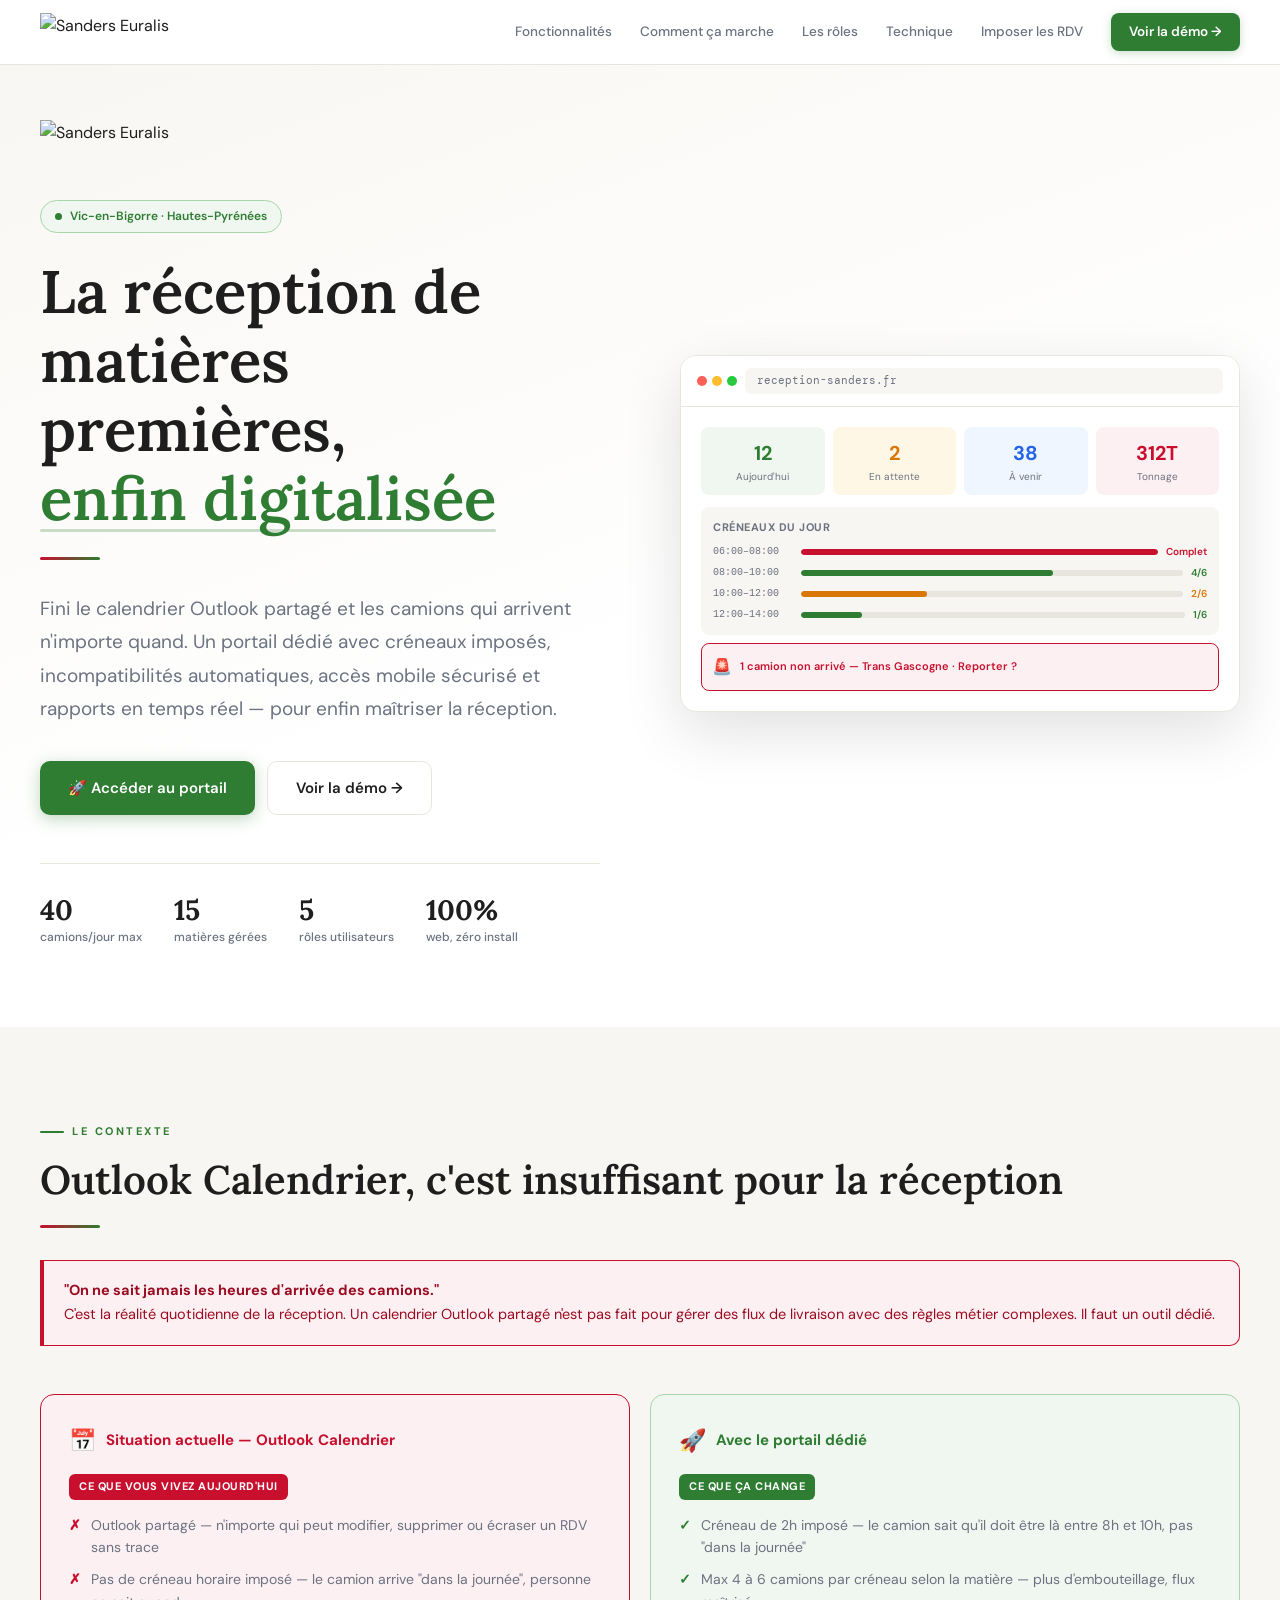
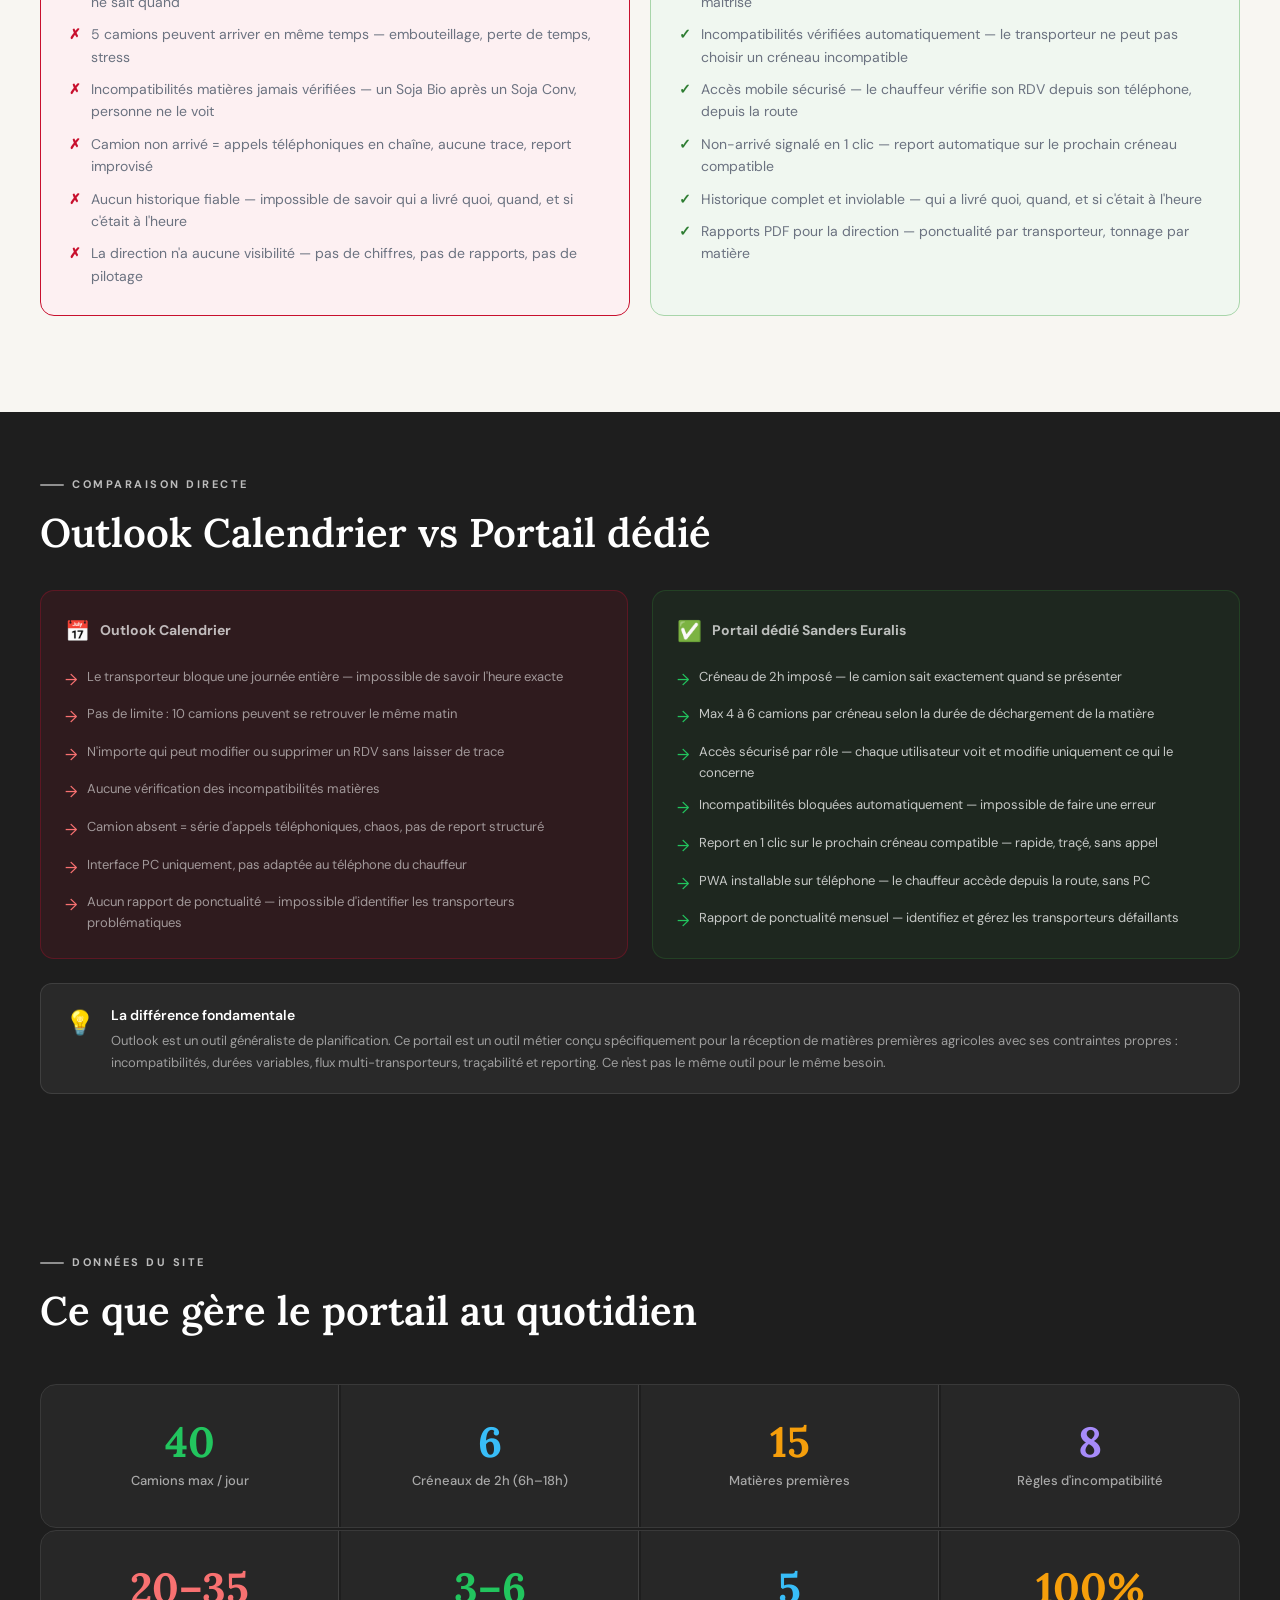
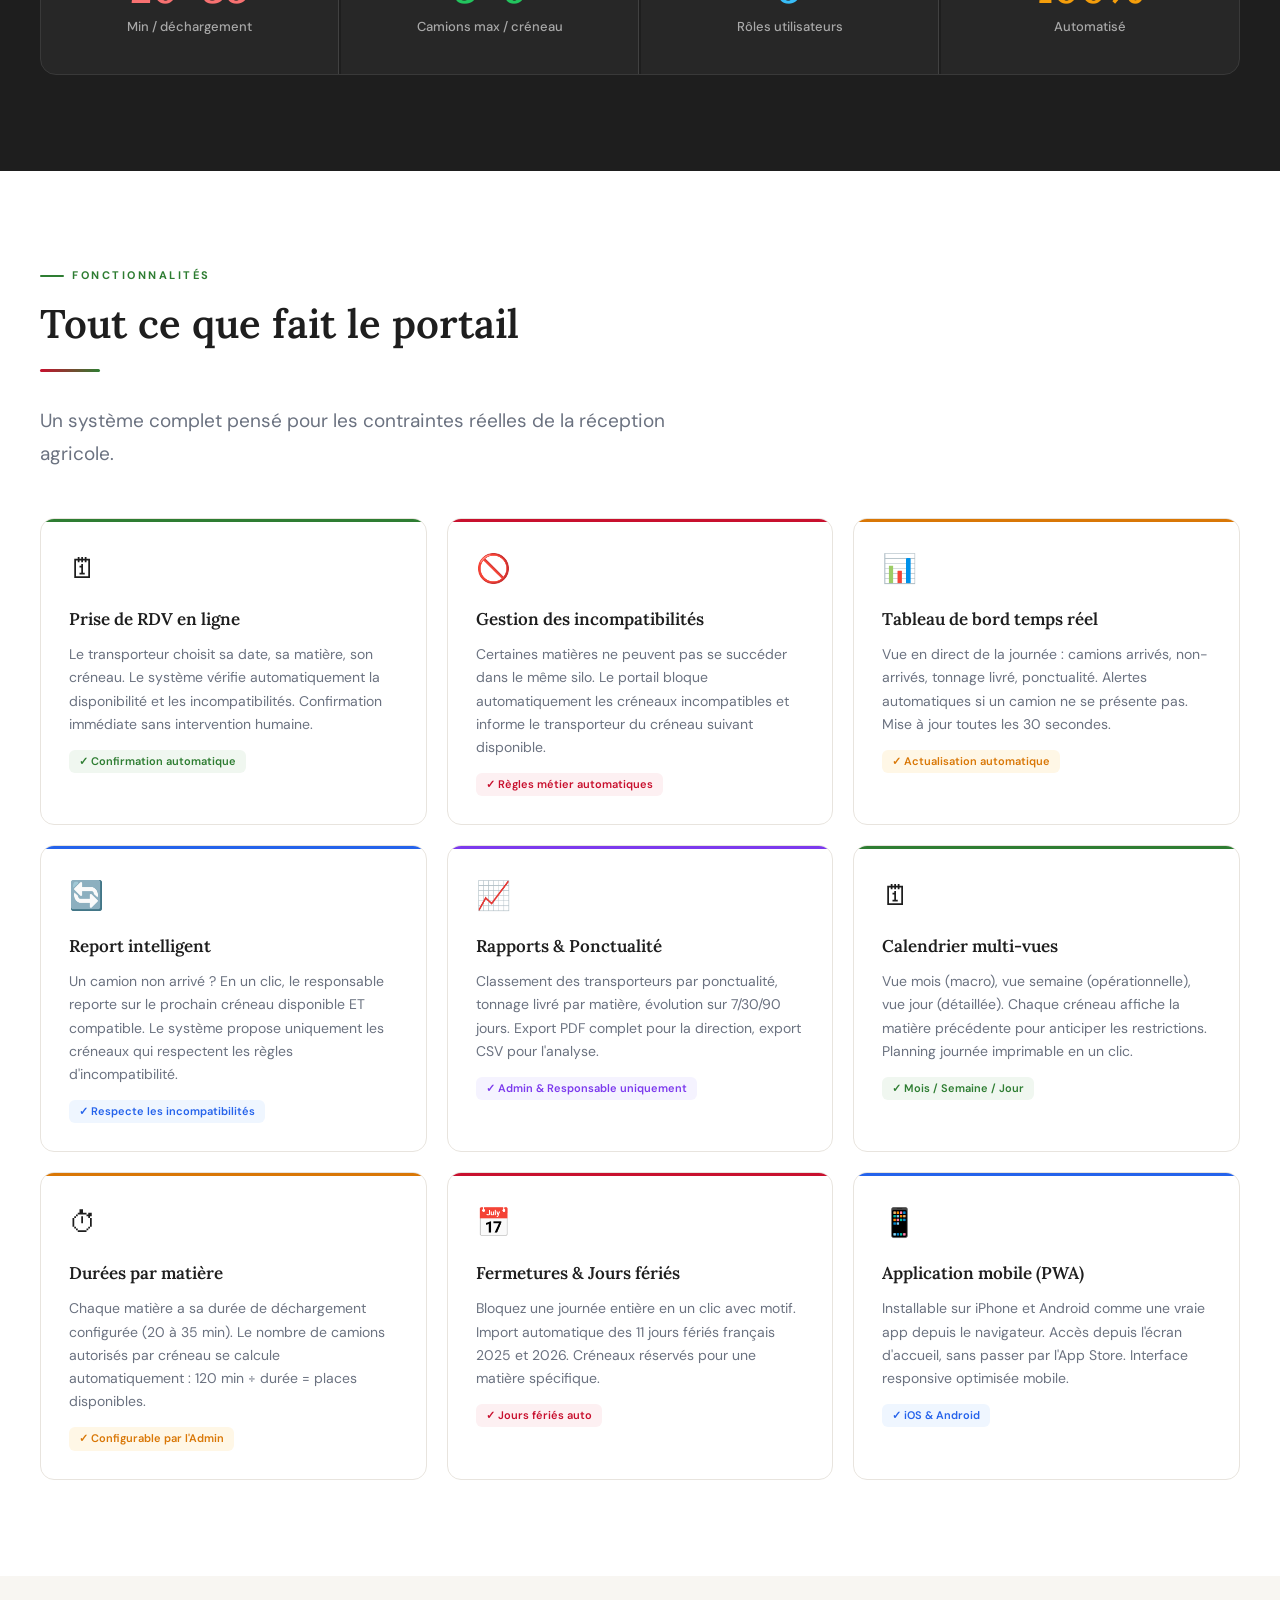
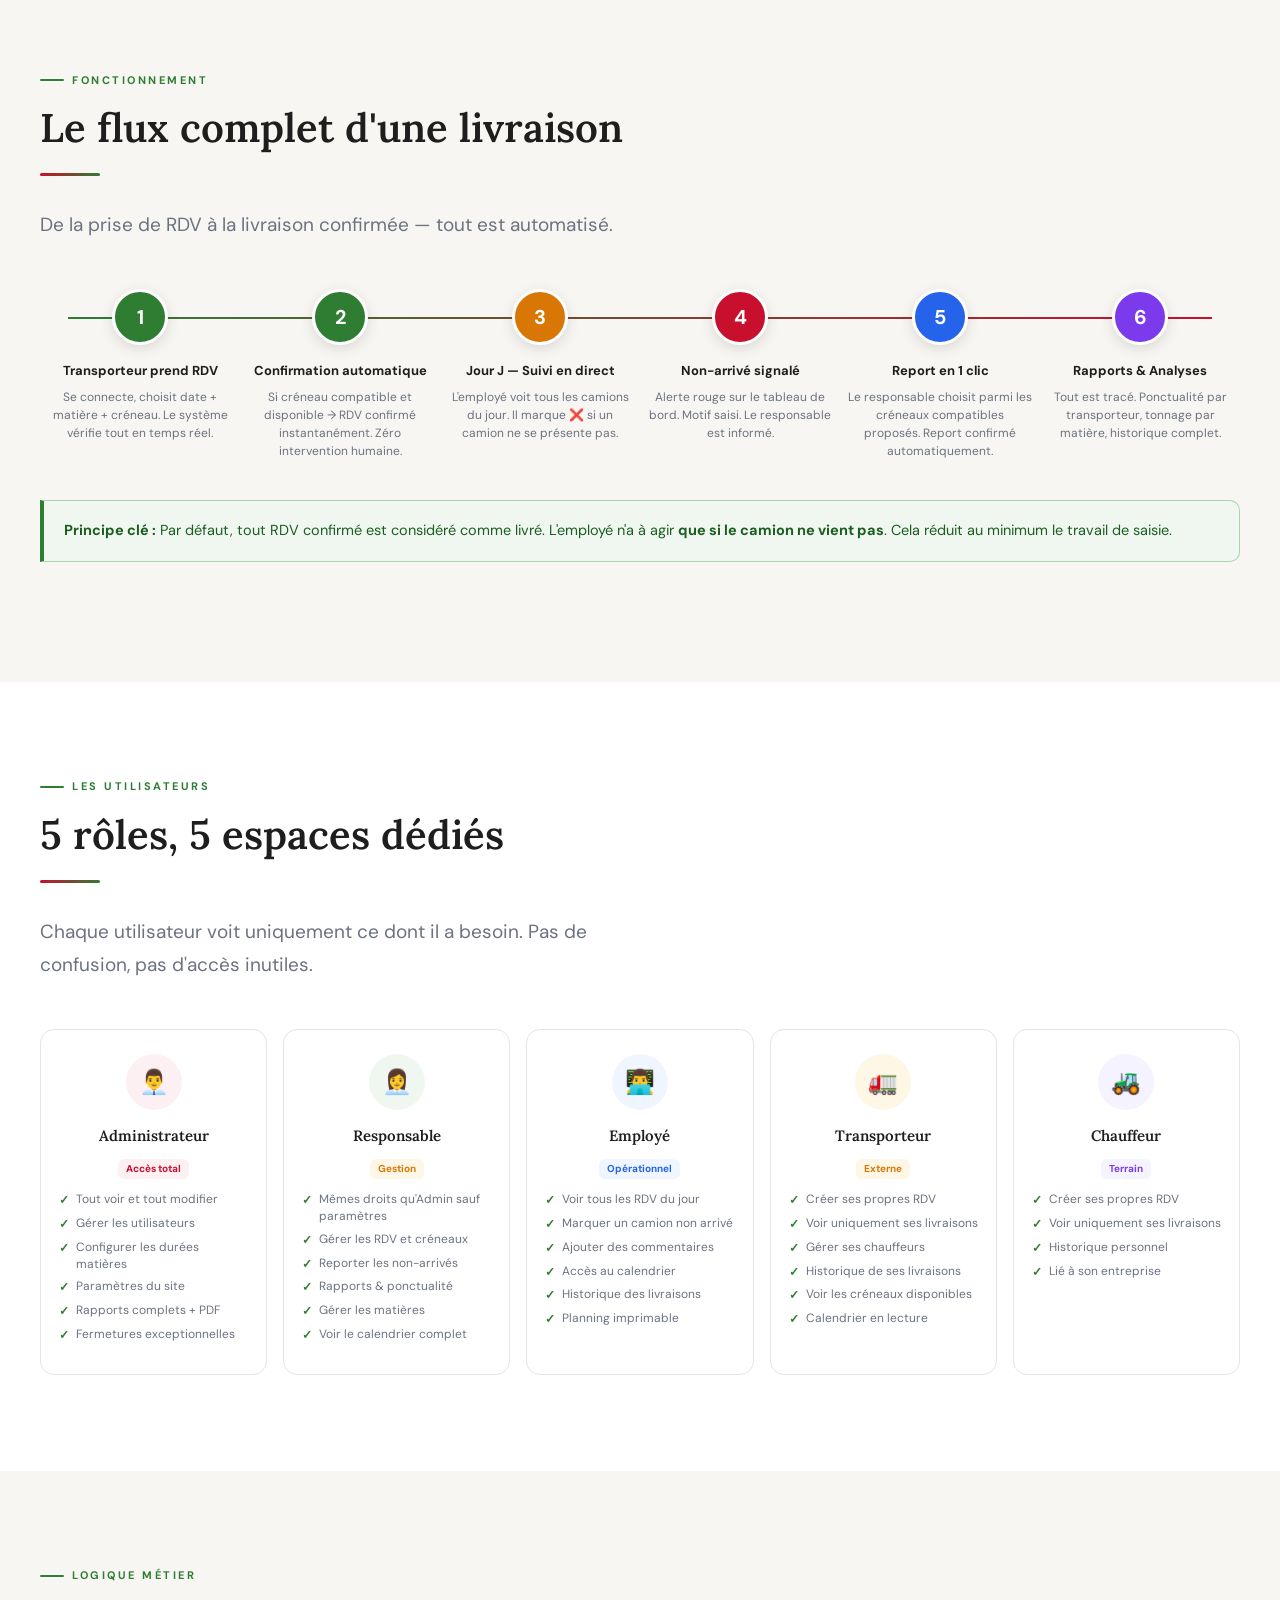
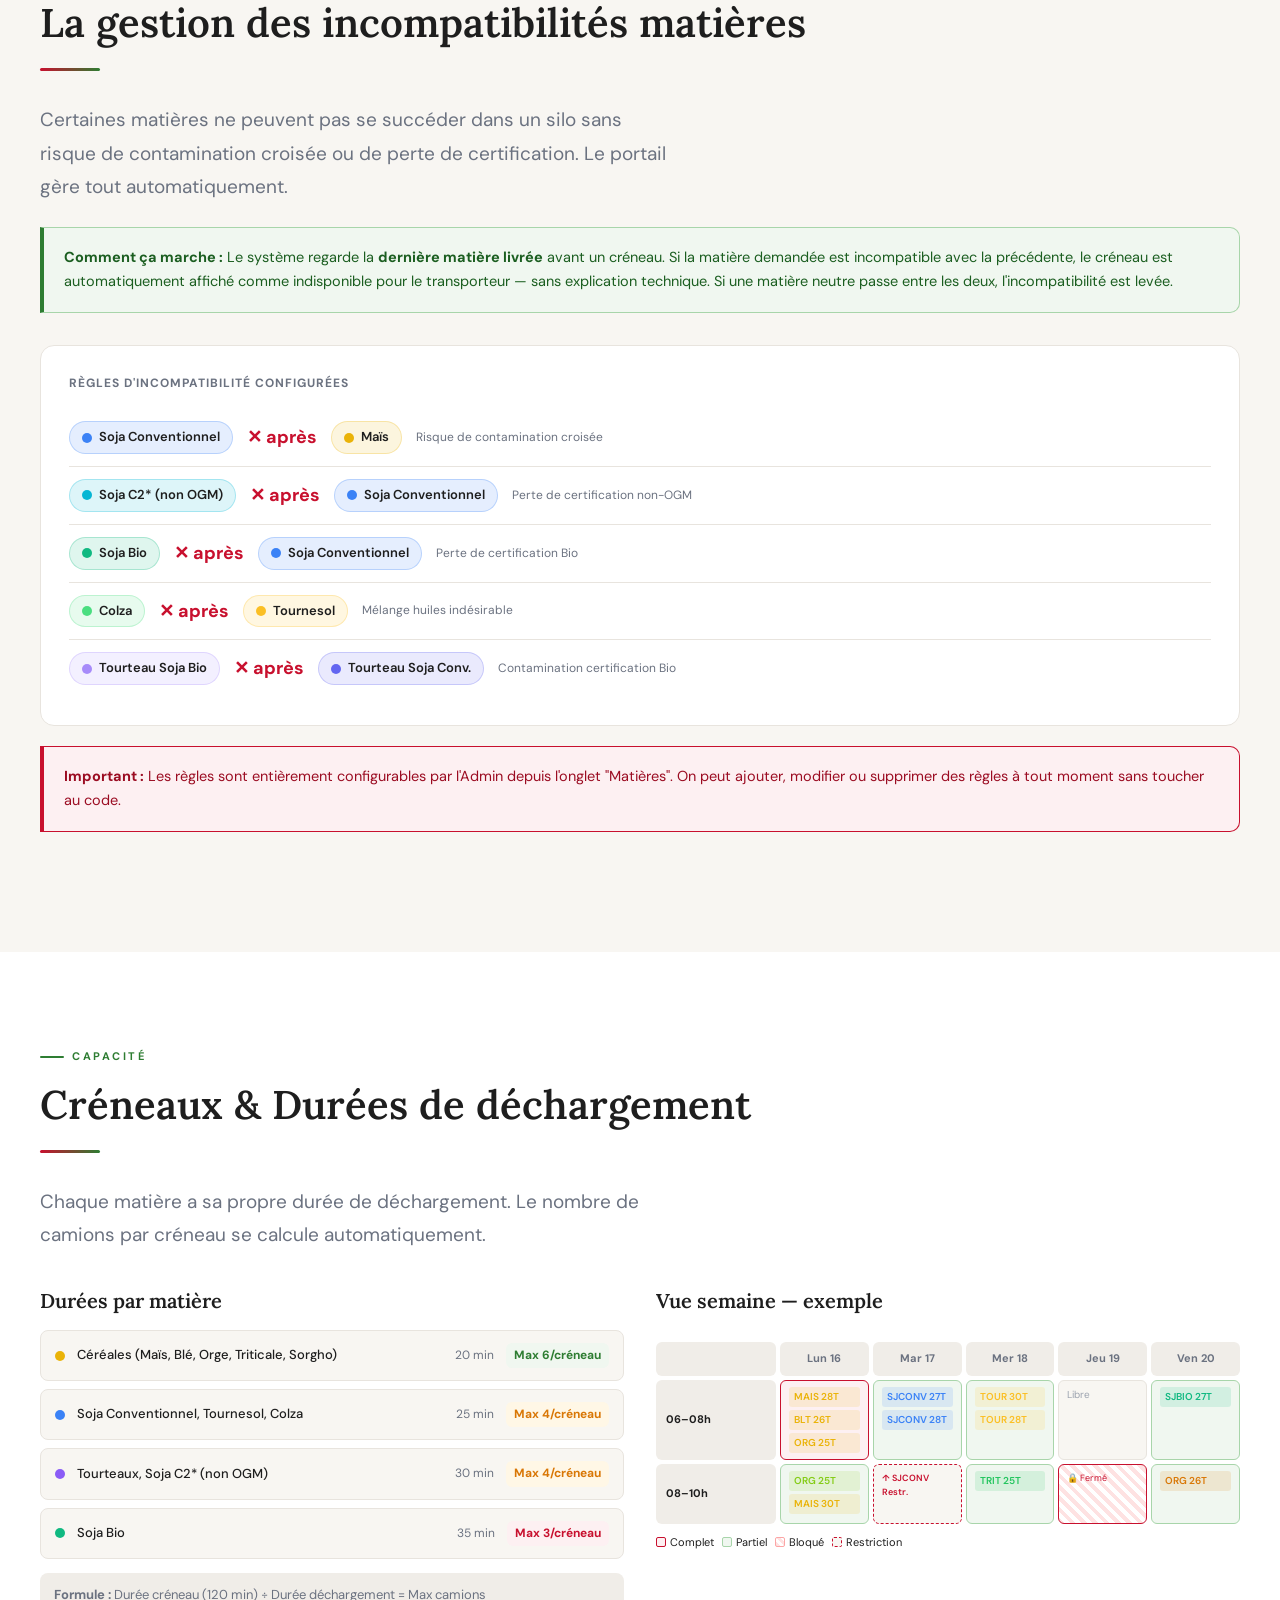
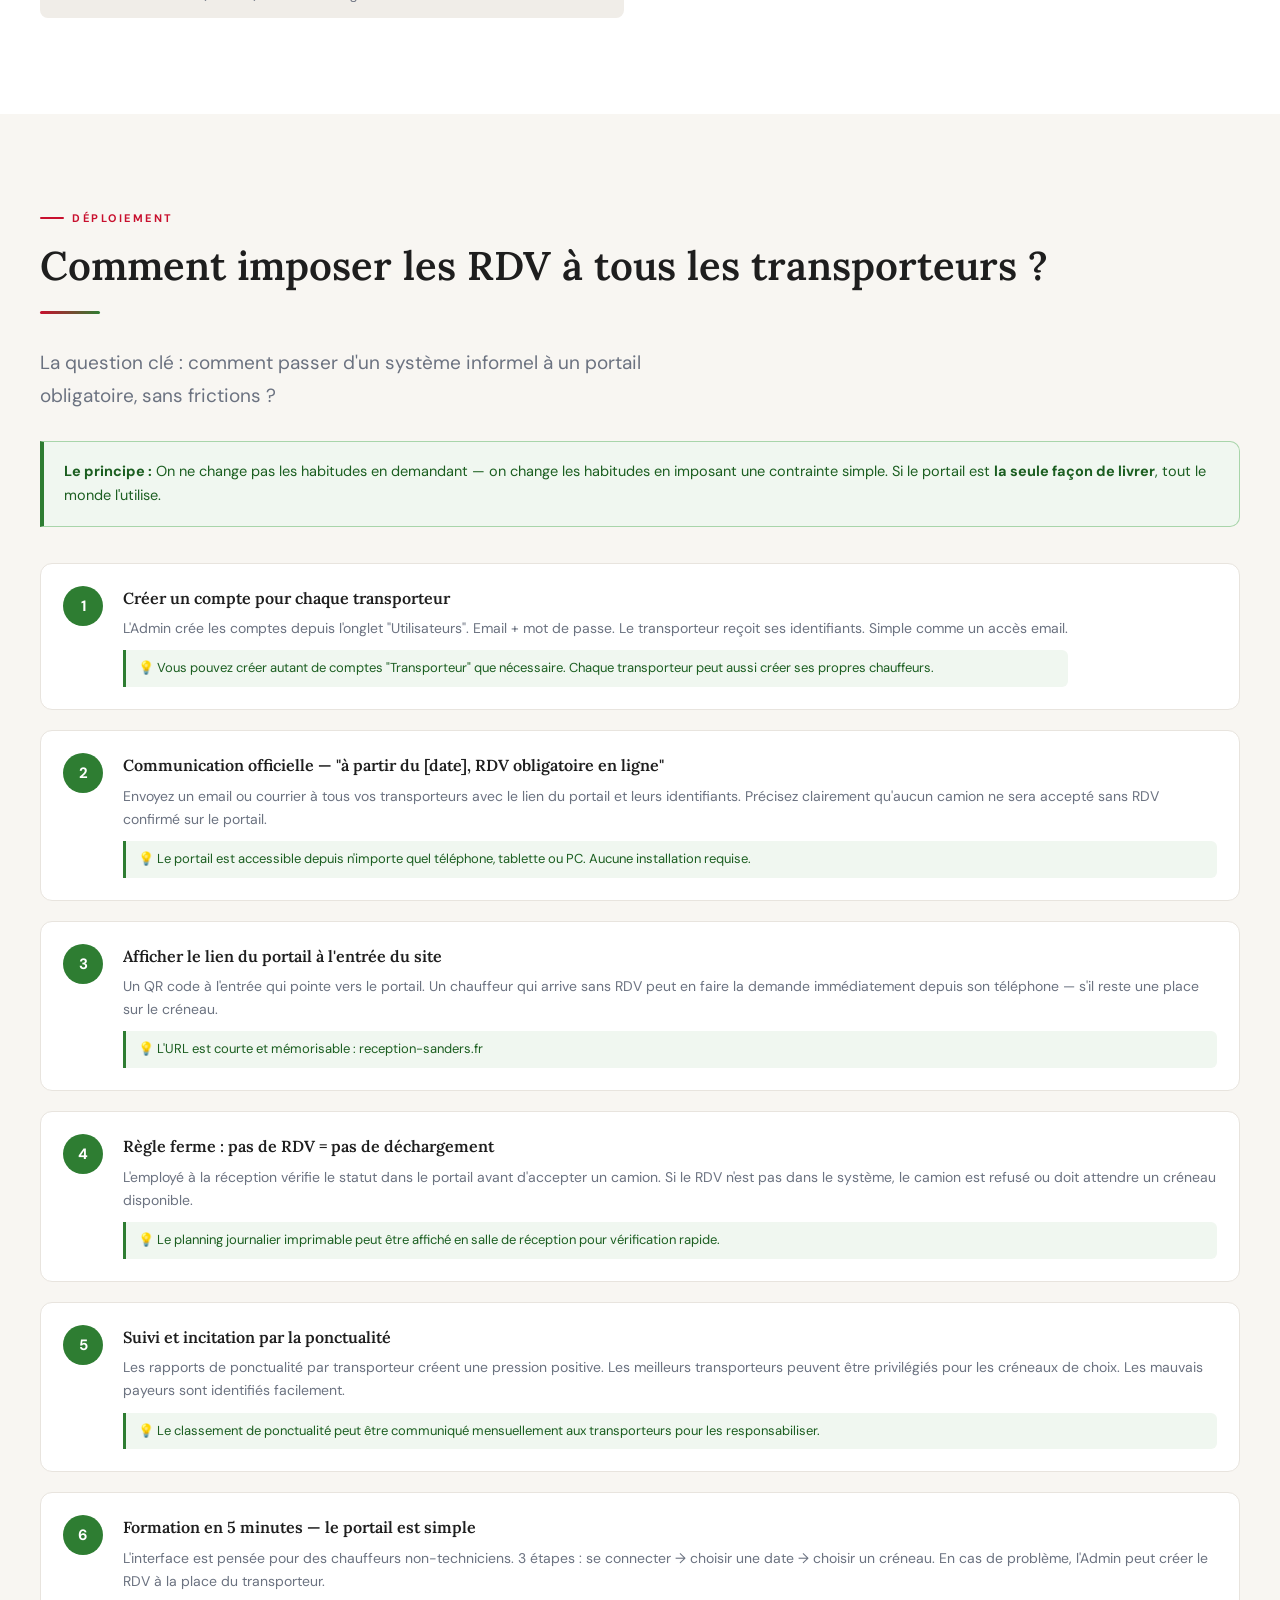
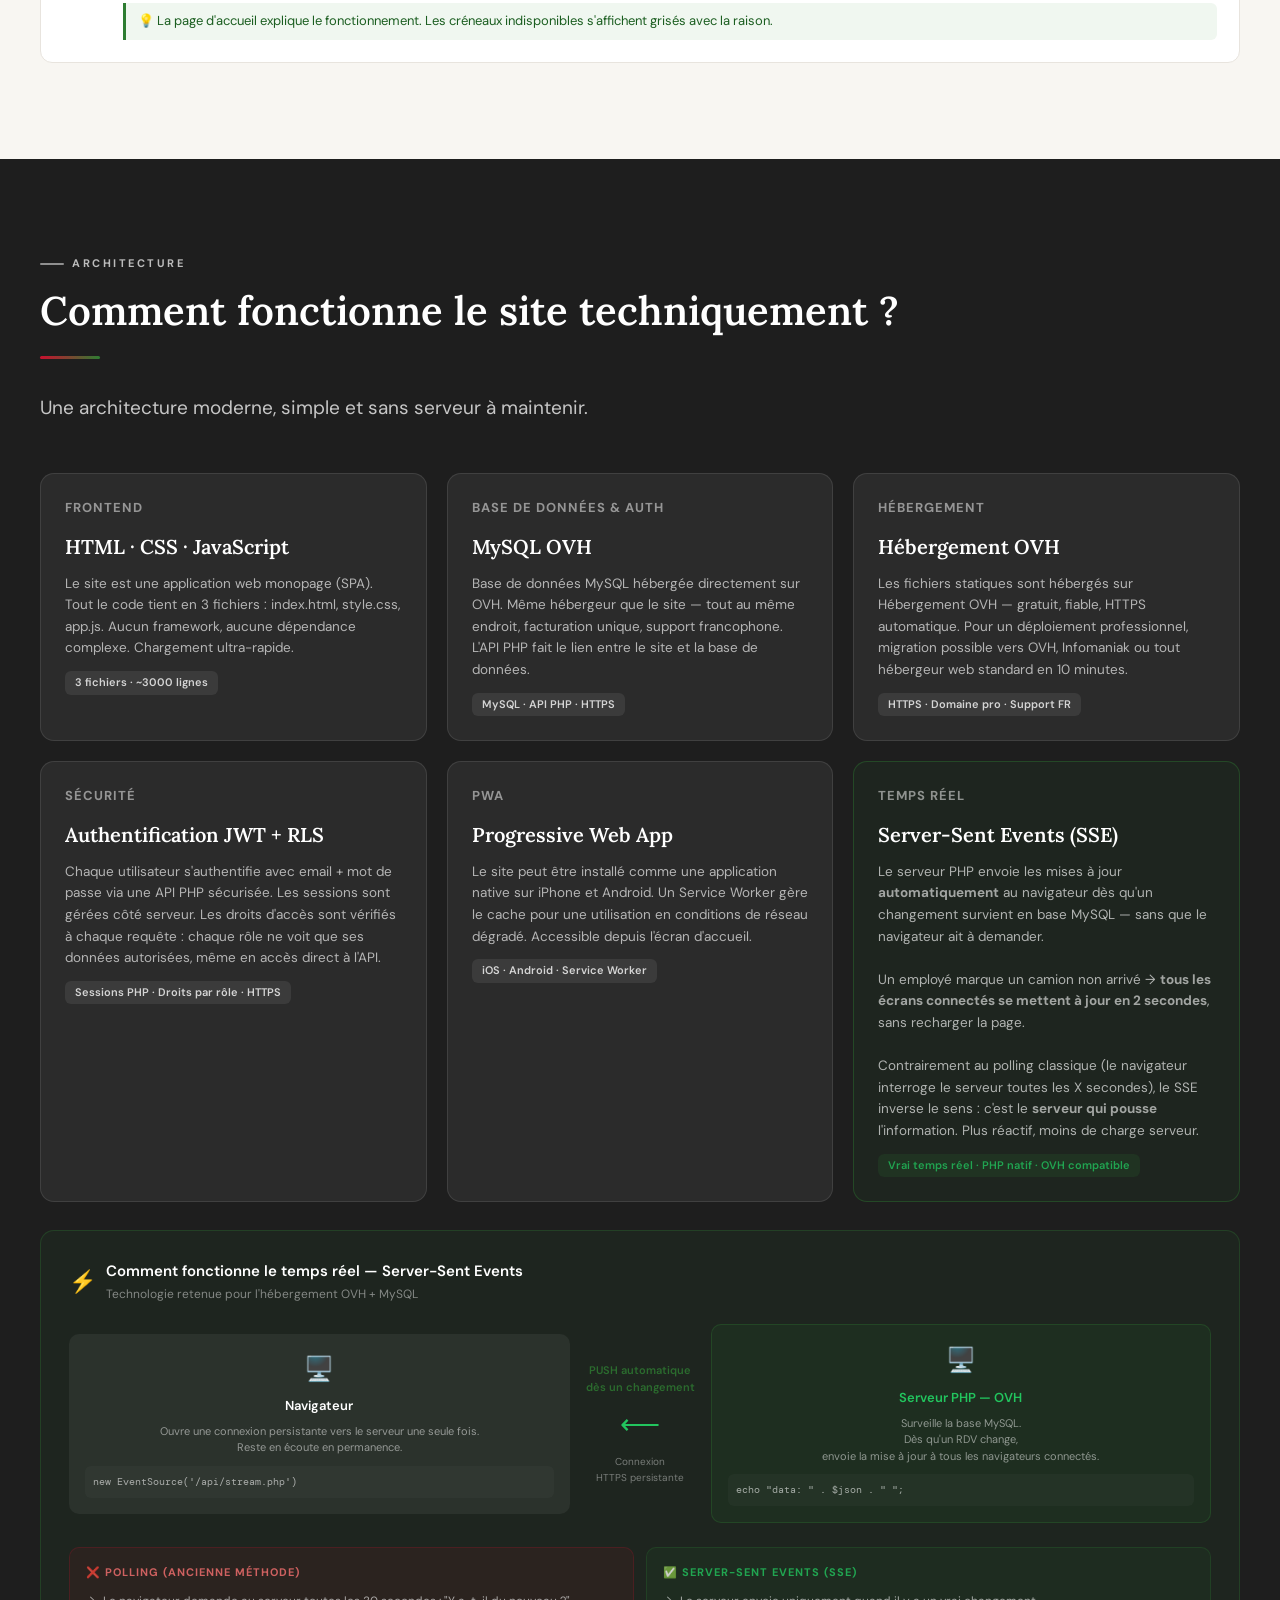
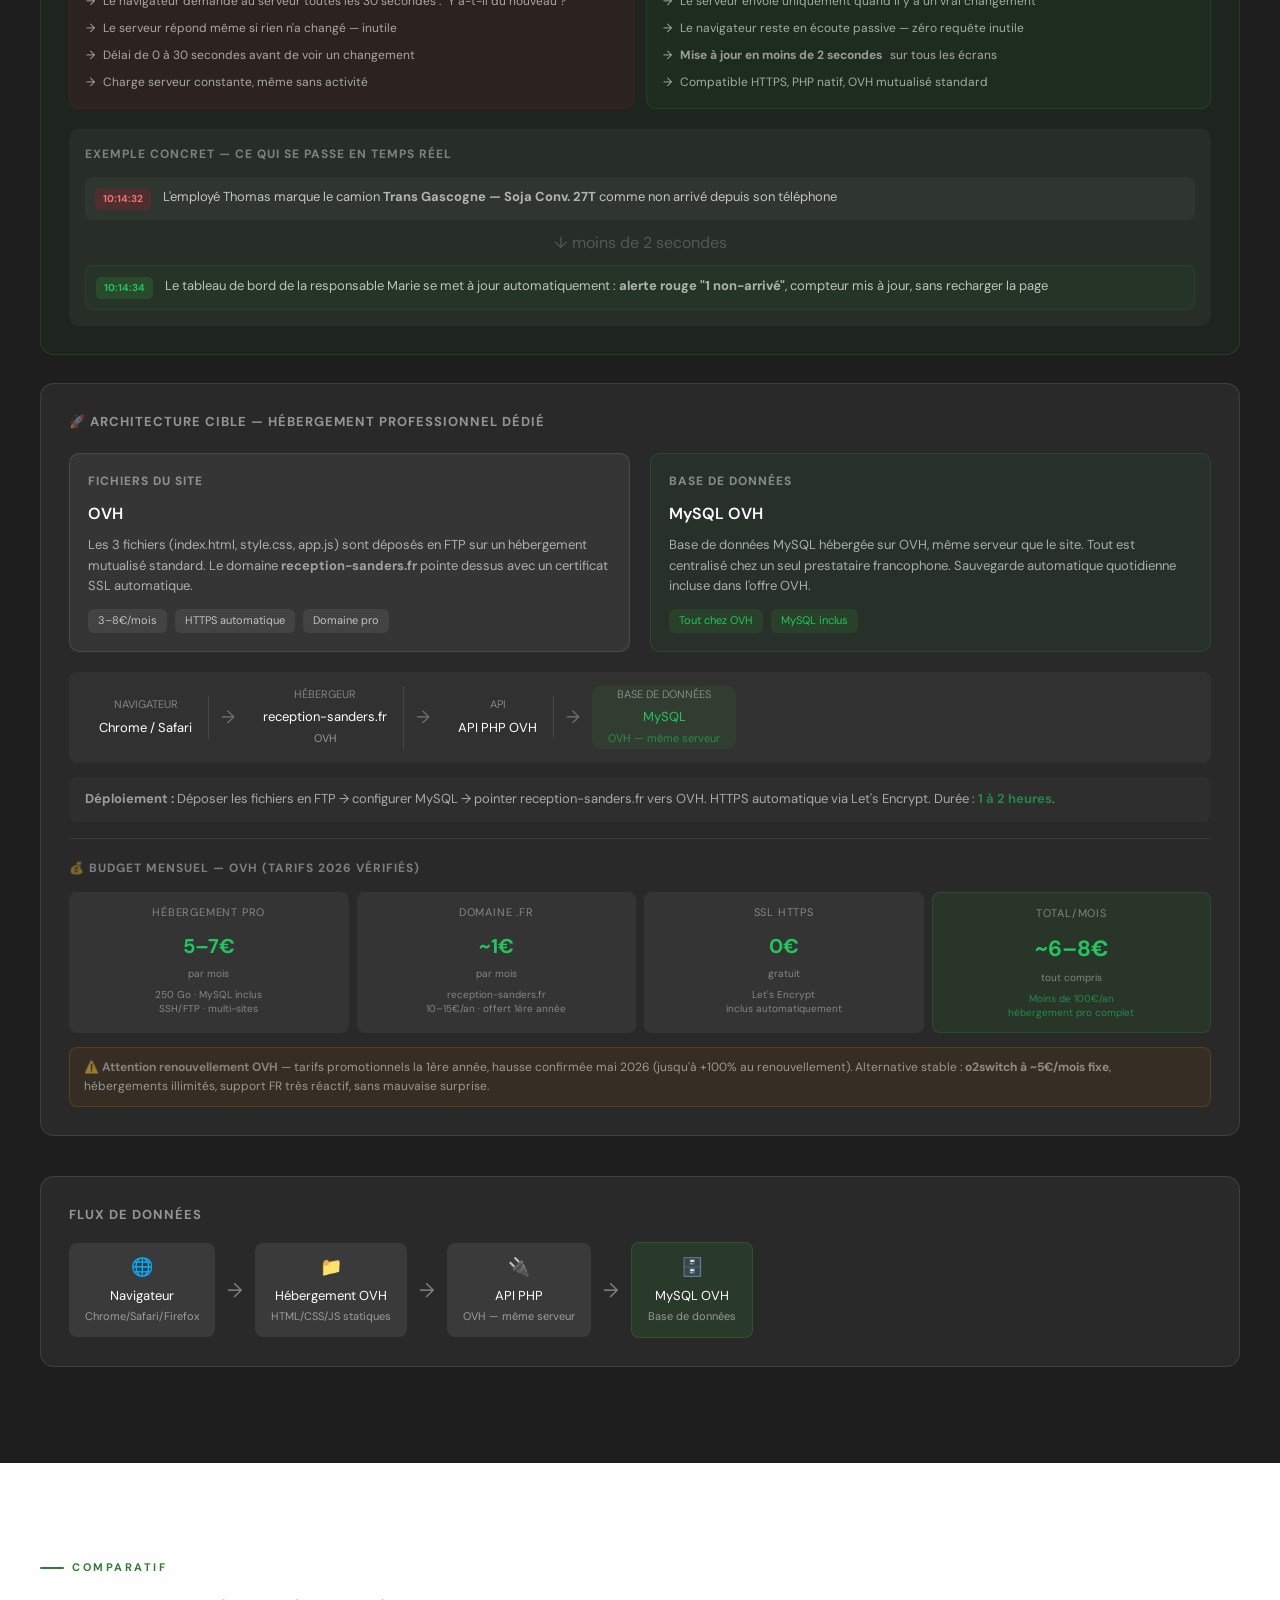
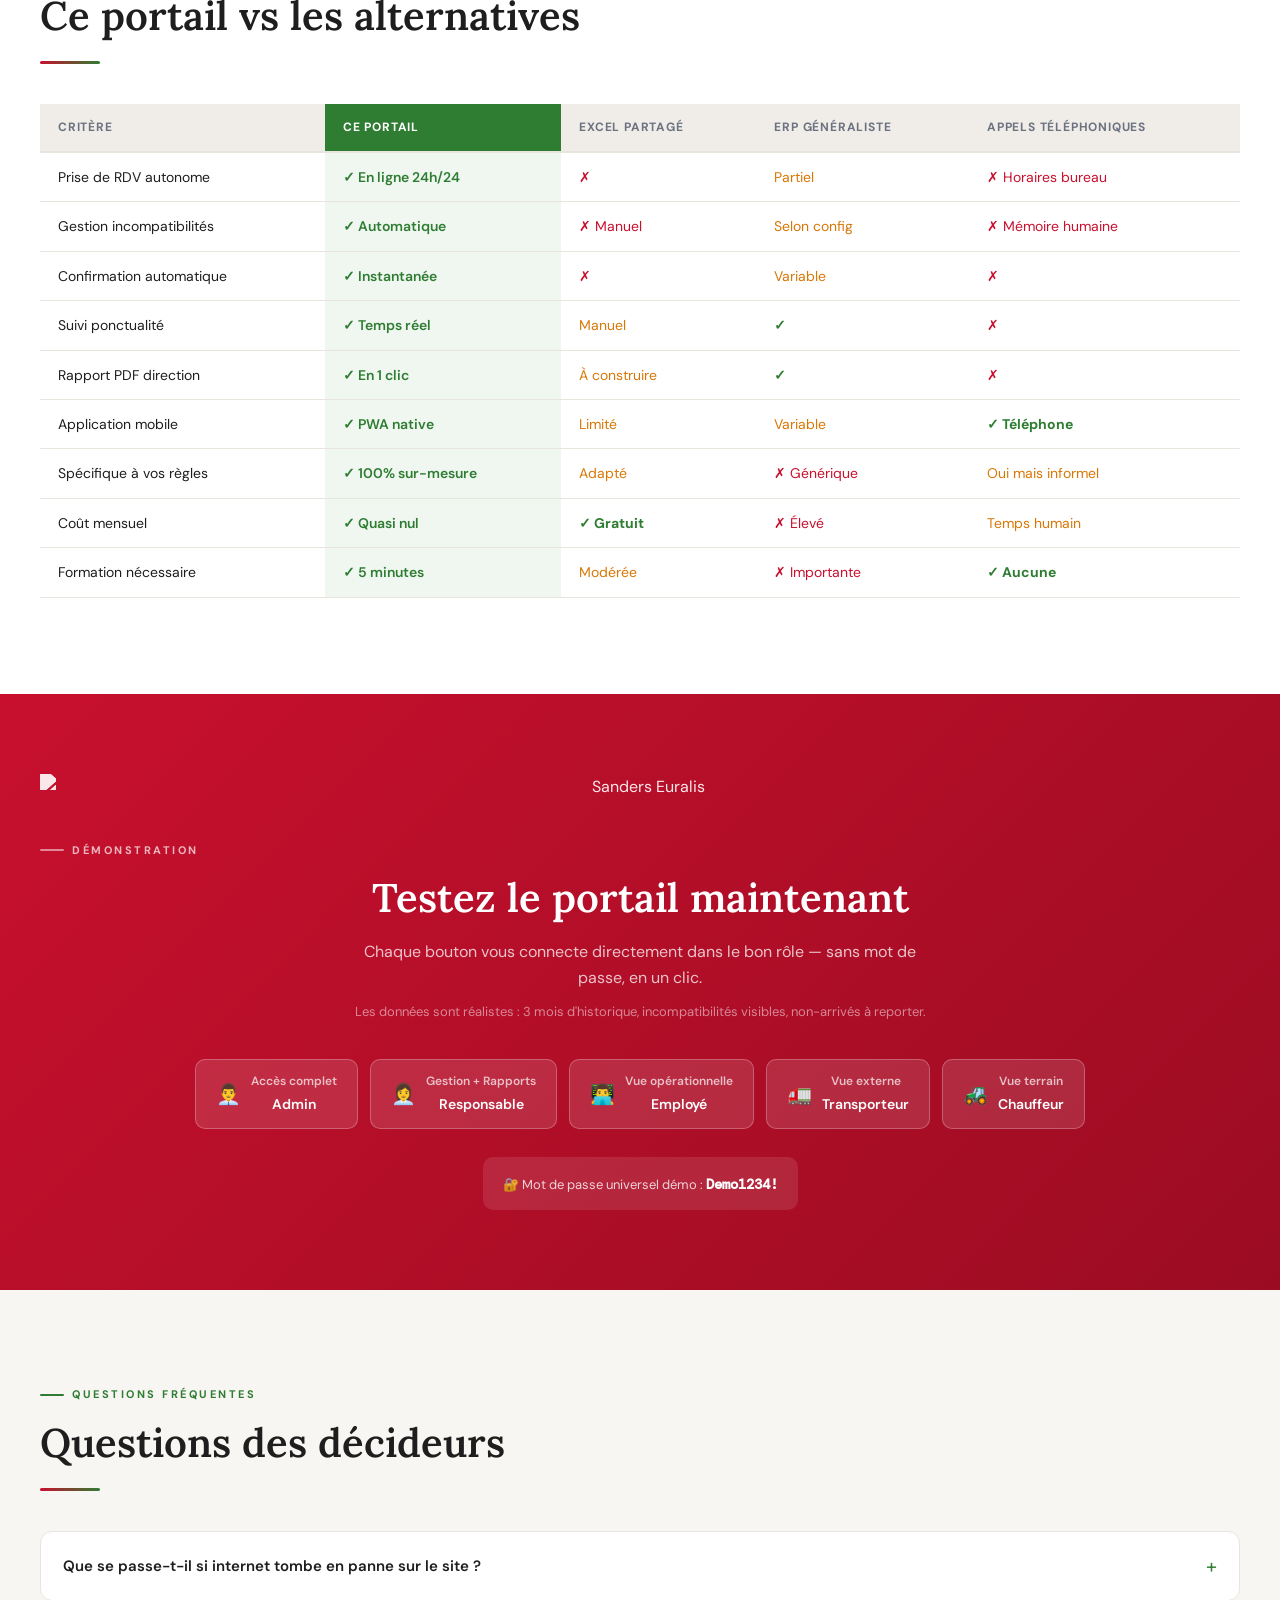
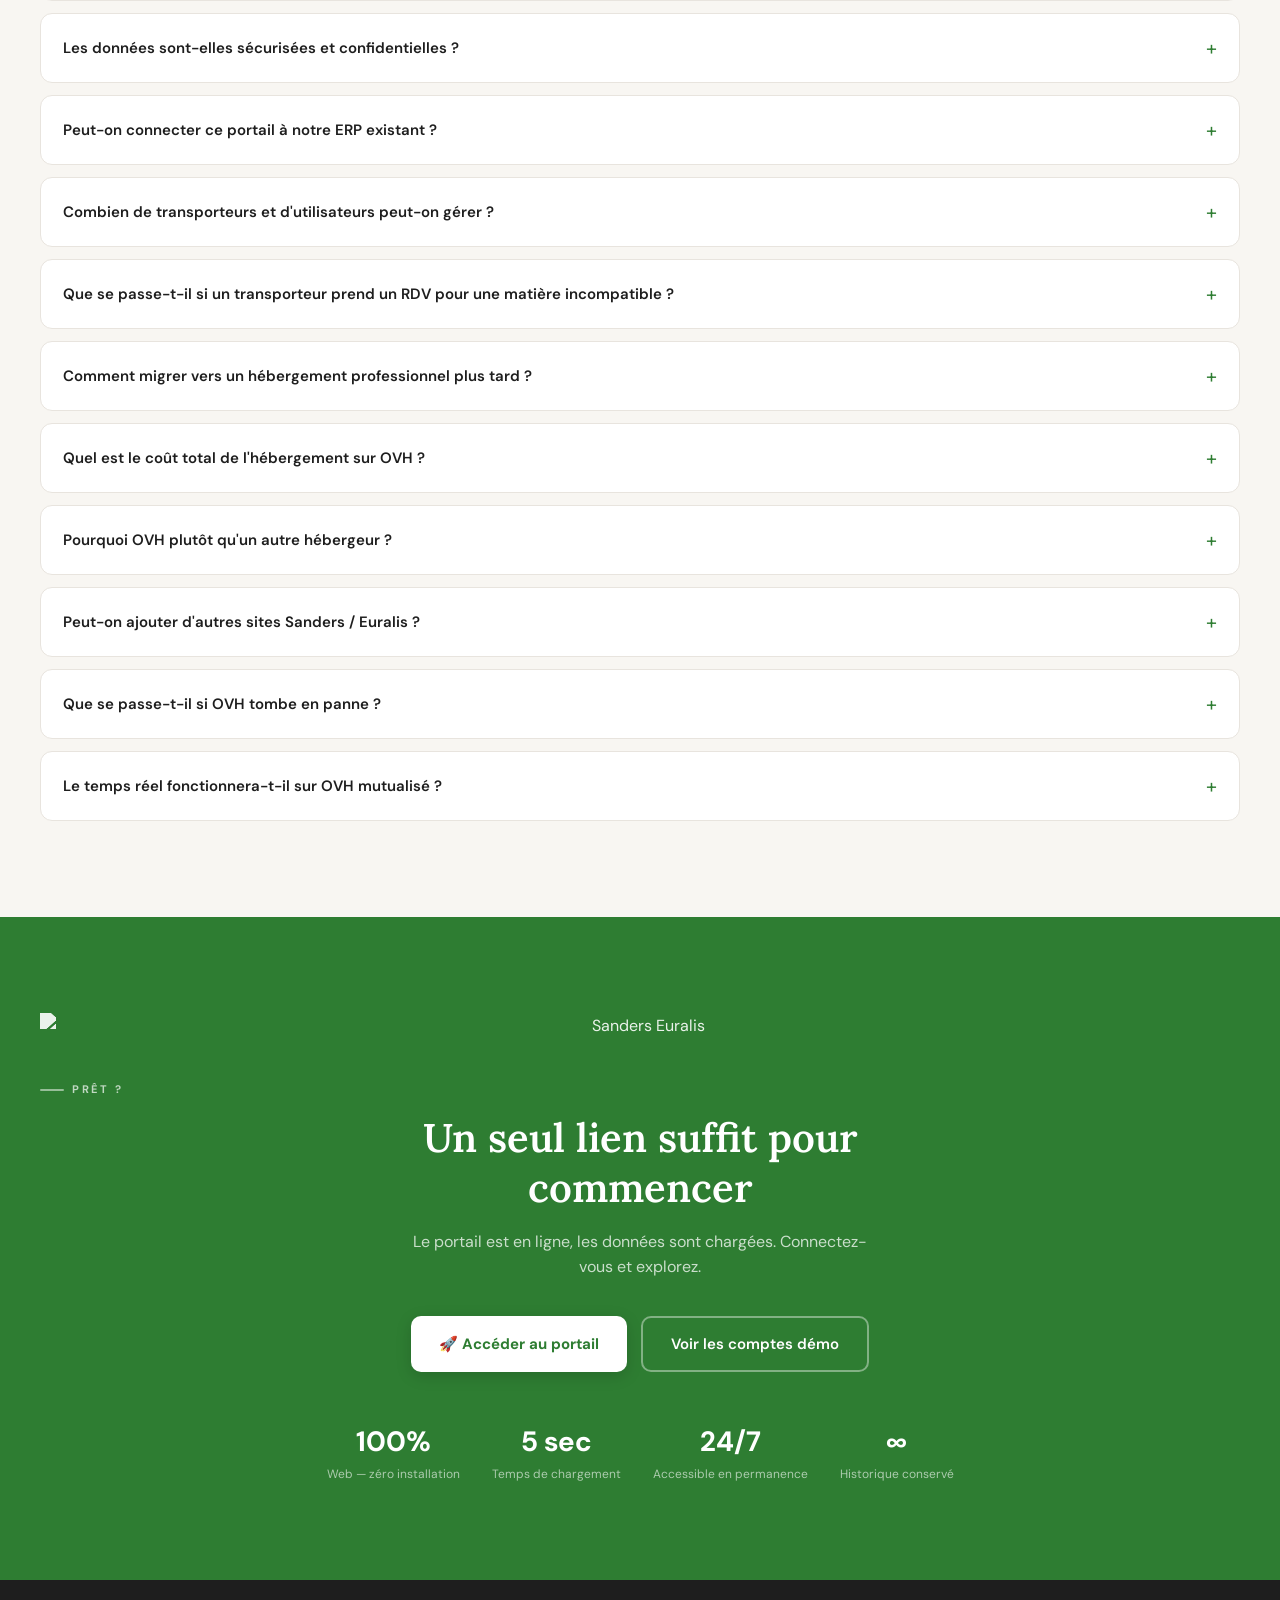
==== commit 8867f0a2: "Add files via upload" ====
--- a/presentation.html
+++ b/presentation.html
@@ -1193,18 +1193,30 @@
       <div>
         <h3 style="margin-bottom:16px">Durées par matière</h3>
         <div style="display:flex;flex-direction:column;gap:8px">
-          ${[
-            {nom:'Céréales (Maïs, Blé, Orge…)',duree:20,max:6,color:'#EAB308'},
-            {nom:'Soja Conventionnel, Tournesol, Colza',duree:25,max:4,color:'#3B82F6'},
-            {nom:'Tourteaux, Soja C2*',duree:30,max:4,color:'#8B5CF6'},
-            {nom:'Soja Bio',duree:35,max:3,color:'#10B981'},
-          ].map(m=>`
-            <div style="display:flex;align-items:center;gap:12px;padding:12px 14px;background:var(--beige);border-radius:8px;border:1px solid var(--border)">
-              <div style="width:10px;height:10px;border-radius:50%;background:${m.color};flex-shrink:0"></div>
-              <div style="flex:1;font-size:13px;font-weight:500">${m.nom}</div>
-              <div style="font-size:12px;color:var(--soft)">${m.duree} min</div>
-              <div style="font-size:12px;font-weight:700;padding:3px 8px;border-radius:6px;background:${m.max>=6?'var(--vert-l)':m.max>=4?'#FFF7E6':'var(--rouge-l)'};color:${m.max>=6?'var(--vert)':m.max>=4?'var(--orange)':'var(--rouge)'};white-space:nowrap">Max ${m.max}/créneau</div>
-            </div>`).join('')}
+          <div style="display:flex;align-items:center;gap:12px;padding:12px 14px;background:var(--beige);border-radius:8px;border:1px solid var(--border)">
+            <div style="width:10px;height:10px;border-radius:50%;background:#EAB308;flex-shrink:0"></div>
+            <div style="flex:1;font-size:13px;font-weight:500">Céréales (Maïs, Blé, Orge, Triticale, Sorgho)</div>
+            <div style="font-size:12px;color:var(--soft)">20 min</div>
+            <div style="font-size:12px;font-weight:700;padding:3px 8px;border-radius:6px;background:var(--vert-l);color:var(--vert);white-space:nowrap">Max 6/créneau</div>
+          </div>
+          <div style="display:flex;align-items:center;gap:12px;padding:12px 14px;background:var(--beige);border-radius:8px;border:1px solid var(--border)">
+            <div style="width:10px;height:10px;border-radius:50%;background:#3B82F6;flex-shrink:0"></div>
+            <div style="flex:1;font-size:13px;font-weight:500">Soja Conventionnel, Tournesol, Colza</div>
+            <div style="font-size:12px;color:var(--soft)">25 min</div>
+            <div style="font-size:12px;font-weight:700;padding:3px 8px;border-radius:6px;background:#FFF7E6;color:var(--orange);white-space:nowrap">Max 4/créneau</div>
+          </div>
+          <div style="display:flex;align-items:center;gap:12px;padding:12px 14px;background:var(--beige);border-radius:8px;border:1px solid var(--border)">
+            <div style="width:10px;height:10px;border-radius:50%;background:#8B5CF6;flex-shrink:0"></div>
+            <div style="flex:1;font-size:13px;font-weight:500">Tourteaux, Soja C2* (non OGM)</div>
+            <div style="font-size:12px;color:var(--soft)">30 min</div>
+            <div style="font-size:12px;font-weight:700;padding:3px 8px;border-radius:6px;background:#FFF7E6;color:var(--orange);white-space:nowrap">Max 4/créneau</div>
+          </div>
+          <div style="display:flex;align-items:center;gap:12px;padding:12px 14px;background:var(--beige);border-radius:8px;border:1px solid var(--border)">
+            <div style="width:10px;height:10px;border-radius:50%;background:#10B981;flex-shrink:0"></div>
+            <div style="flex:1;font-size:13px;font-weight:500">Soja Bio</div>
+            <div style="font-size:12px;color:var(--soft)">35 min</div>
+            <div style="font-size:12px;font-weight:700;padding:3px 8px;border-radius:6px;background:var(--rouge-l);color:var(--rouge);white-space:nowrap">Max 3/créneau</div>
+          </div>
         </div>
         <div style="margin-top:14px;padding:12px 14px;background:var(--beige-d);border-radius:8px;font-size:13px;color:var(--soft)">
           <strong>Formule :</strong> Durée créneau (120 min) ÷ Durée déchargement = Max camions
@@ -1326,21 +1338,21 @@
       </div>
       <div class="tech-card">
         <div class="tech-card-title">Base de données & Auth</div>
-        <div class="tech-card-name">Supabase (PostgreSQL)</div>
-        <div class="tech-card-desc">Supabase est une plateforme open-source basée sur PostgreSQL. Elle gère la base de données, l'authentification des utilisateurs, les autorisations par rôle et les APIs en temps réel. Plan gratuit suffisant pour ce volume.</div>
-        <span class="tech-badge">PostgreSQL · Auth · API REST</span>
+        <div class="tech-card-name">MySQL OVH</div>
+        <div class="tech-card-desc">Base de données MySQL hébergée directement sur OVH. Même hébergeur que le site — tout au même endroit, facturation unique, support francophone. L'API PHP fait le lien entre le site et la base de données.</div>
+        <span class="tech-badge">MySQL · API PHP · HTTPS</span>
       </div>
       <div class="tech-card">
         <div class="tech-card-title">Hébergement</div>
-        <div class="tech-card-name">GitHub Pages</div>
-        <div class="tech-card-desc">Les fichiers statiques sont hébergés sur GitHub Pages — gratuit, fiable, HTTPS automatique. Pour un déploiement professionnel, migration possible vers OVH, Infomaniak ou tout hébergeur web standard en 10 minutes.</div>
-        <span class="tech-badge">Gratuit · HTTPS · CDN mondial</span>
+        <div class="tech-card-name">Hébergement OVH</div>
+        <div class="tech-card-desc">Les fichiers statiques sont hébergés sur Hébergement OVH — gratuit, fiable, HTTPS automatique. Pour un déploiement professionnel, migration possible vers OVH, Infomaniak ou tout hébergeur web standard en 10 minutes.</div>
+        <span class="tech-badge">HTTPS · Domaine pro · Support FR</span>
       </div>
       <div class="tech-card">
         <div class="tech-card-title">Sécurité</div>
         <div class="tech-card-name">Authentification JWT + RLS</div>
-        <div class="tech-card-desc">Chaque utilisateur s'authentifie avec email + mot de passe. Les tokens JWT expirent automatiquement. Row Level Security (RLS) sur Supabase : chaque rôle ne voit que ses données autorisées, même si quelqu'un contourne l'interface.</div>
-        <span class="tech-badge">JWT · Row Level Security</span>
+        <div class="tech-card-desc">Chaque utilisateur s'authentifie avec email + mot de passe via une API PHP sécurisée. Les sessions sont gérées côté serveur. Les droits d'accès sont vérifiés à chaque requête : chaque rôle ne voit que ses données autorisées, même en accès direct à l'API.</div>
+        <span class="tech-badge">Sessions PHP · Droits par rôle · HTTPS</span>
       </div>
       <div class="tech-card">
         <div class="tech-card-title">PWA</div>
@@ -1348,11 +1360,163 @@
         <div class="tech-card-desc">Le site peut être installé comme une application native sur iPhone et Android. Un Service Worker gère le cache pour une utilisation en conditions de réseau dégradé. Accessible depuis l'écran d'accueil.</div>
         <span class="tech-badge">iOS · Android · Service Worker</span>
       </div>
-      <div class="tech-card">
+      <div class="tech-card" style="border:1px solid rgba(46,125,50,.4);background:rgba(46,125,50,.08)">
         <div class="tech-card-title">Temps réel</div>
-        <div class="tech-card-name">Polling 30 secondes</div>
-        <div class="tech-card-desc">Le tableau de bord se rafraîchit automatiquement toutes les 30 secondes. Les données sont toujours à jour sans avoir à recharger la page. Système léger qui ne surcharge pas la base de données.</div>
-        <span class="tech-badge">Auto-refresh · Sans rechargement</span>
+        <div class="tech-card-name">Server-Sent Events (SSE)</div>
+        <div class="tech-card-desc">
+          Le serveur PHP envoie les mises à jour <strong style="opacity:.9">automatiquement</strong> au navigateur dès qu'un changement survient en base MySQL — sans que le navigateur ait à demander.<br><br>
+          Un employé marque un camion non arrivé → <strong style="opacity:.9">tous les écrans connectés se mettent à jour en 2 secondes</strong>, sans recharger la page.<br><br>
+          Contrairement au polling classique (le navigateur interroge le serveur toutes les X secondes), le SSE inverse le sens : c'est le <strong style="opacity:.9">serveur qui pousse</strong> l'information. Plus réactif, moins de charge serveur.
+        </div>
+        <span class="tech-badge" style="background:rgba(46,125,50,.2);color:#22c55e">Vrai temps réel · PHP natif · OVH compatible</span>
+      </div>
+    </div>
+
+    <!-- SSE Explication -->
+    <div style="margin-top:28px;background:rgba(46,125,50,.08);border:1px solid rgba(46,125,50,.3);border-radius:14px;padding:28px">
+      <div style="display:flex;align-items:center;gap:10px;margin-bottom:20px">
+        <span style="font-size:22px">⚡</span>
+        <div>
+          <div style="font-size:15px;font-weight:600;color:#fff">Comment fonctionne le temps réel — Server-Sent Events</div>
+          <div style="font-size:12px;opacity:.45;margin-top:2px">Technologie retenue pour l'hébergement OVH + MySQL</div>
+        </div>
+      </div>
+
+      <!-- Schéma SSE -->
+      <div style="display:grid;grid-template-columns:1fr auto 1fr;gap:16px;align-items:center;margin-bottom:24px">
+        <div style="background:rgba(255,255,255,.06);border-radius:10px;padding:16px;text-align:center">
+          <div style="font-size:24px;margin-bottom:8px">🖥️</div>
+          <div style="font-size:13px;font-weight:600;color:#fff;margin-bottom:6px">Navigateur</div>
+          <div style="font-size:11px;opacity:.5;line-height:1.5">Ouvre une connexion persistante vers le serveur une seule fois.<br>Reste en écoute en permanence.</div>
+          <div style="margin-top:10px;background:rgba(255,255,255,.05);border-radius:6px;padding:8px;font-family:'DM Mono',monospace;font-size:10px;opacity:.6;text-align:left">
+            new EventSource('/api/stream.php')
+          </div>
+        </div>
+        <div style="display:flex;flex-direction:column;align-items:center;gap:6px">
+          <div style="color:rgba(46,125,50,.8);font-size:11px;font-weight:600;text-align:center">PUSH automatique<br>dès un changement</div>
+          <div style="font-size:28px;color:#22c55e">⟵</div>
+          <div style="font-size:10px;opacity:.4;text-align:center">Connexion<br>HTTPS persistante</div>
+        </div>
+        <div style="background:rgba(46,125,50,.1);border:1px solid rgba(46,125,50,.3);border-radius:10px;padding:16px;text-align:center">
+          <div style="font-size:24px;margin-bottom:8px">🖥️</div>
+          <div style="font-size:13px;font-weight:600;color:#22c55e;margin-bottom:6px">Serveur PHP — OVH</div>
+          <div style="font-size:11px;opacity:.5;line-height:1.5">Surveille la base MySQL.<br>Dès qu'un RDV change,<br>envoie la mise à jour à tous les navigateurs connectés.</div>
+          <div style="margin-top:10px;background:rgba(255,255,255,.05);border-radius:6px;padding:8px;font-family:'DM Mono',monospace;font-size:10px;opacity:.6;text-align:left">
+            echo "data: " . $json . "
+
+";
+          </div>
+        </div>
+      </div>
+
+      <!-- Comparaison Polling vs SSE -->
+      <div style="display:grid;grid-template-columns:1fr 1fr;gap:12px;margin-bottom:20px">
+        <div style="background:rgba(200,16,46,.08);border:1px solid rgba(200,16,46,.2);border-radius:10px;padding:16px">
+          <div style="font-size:11px;font-weight:700;text-transform:uppercase;letter-spacing:1px;color:#f87171;opacity:.8;margin-bottom:10px">❌ Polling (ancienne méthode)</div>
+          <div style="display:flex;flex-direction:column;gap:8px">
+            <div style="display:flex;gap:8px;font-size:12px;opacity:.6"><span style="flex-shrink:0">→</span>Le navigateur demande au serveur toutes les 30 secondes : "Y a-t-il du nouveau ?"</div>
+            <div style="display:flex;gap:8px;font-size:12px;opacity:.6"><span style="flex-shrink:0">→</span>Le serveur répond même si rien n'a changé — inutile</div>
+            <div style="display:flex;gap:8px;font-size:12px;opacity:.6"><span style="flex-shrink:0">→</span>Délai de 0 à 30 secondes avant de voir un changement</div>
+            <div style="display:flex;gap:8px;font-size:12px;opacity:.6"><span style="flex-shrink:0">→</span>Charge serveur constante, même sans activité</div>
+          </div>
+        </div>
+        <div style="background:rgba(46,125,50,.08);border:1px solid rgba(46,125,50,.25);border-radius:10px;padding:16px">
+          <div style="font-size:11px;font-weight:700;text-transform:uppercase;letter-spacing:1px;color:#22c55e;opacity:.8;margin-bottom:10px">✅ Server-Sent Events (SSE)</div>
+          <div style="display:flex;flex-direction:column;gap:8px">
+            <div style="display:flex;gap:8px;font-size:12px;opacity:.6"><span style="flex-shrink:0">→</span>Le serveur envoie uniquement quand il y a un vrai changement</div>
+            <div style="display:flex;gap:8px;font-size:12px;opacity:.6"><span style="flex-shrink:0">→</span>Le navigateur reste en écoute passive — zéro requête inutile</div>
+            <div style="display:flex;gap:8px;font-size:12px;opacity:.6"><span style="flex-shrink:0">→</span><strong style="opacity:.9">Mise à jour en moins de 2 secondes</strong> sur tous les écrans</div>
+            <div style="display:flex;gap:8px;font-size:12px;opacity:.6"><span style="flex-shrink:0">→</span>Compatible HTTPS, PHP natif, OVH mutualisé standard</div>
+          </div>
+        </div>
+      </div>
+
+      <!-- Exemple concret -->
+      <div style="background:rgba(255,255,255,.04);border-radius:10px;padding:16px">
+        <div style="font-size:12px;font-weight:700;text-transform:uppercase;letter-spacing:1px;opacity:.4;margin-bottom:12px">Exemple concret — Ce qui se passe en temps réel</div>
+        <div style="display:flex;flex-direction:column;gap:10px">
+          <div style="display:flex;align-items:flex-start;gap:12px;padding:10px;background:rgba(255,255,255,.04);border-radius:8px">
+            <span style="background:rgba(200,16,46,.2);color:#f87171;font-size:10px;font-weight:700;padding:3px 8px;border-radius:5px;white-space:nowrap;margin-top:1px">10:14:32</span>
+            <span style="font-size:13px;opacity:.7">L'employé Thomas marque le camion <strong style="opacity:.9">Trans Gascogne — Soja Conv. 27T</strong> comme non arrivé depuis son téléphone</span>
+          </div>
+          <div style="display:flex;justify-content:center;color:rgba(255,255,255,.2);font-size:16px">↓ moins de 2 secondes</div>
+          <div style="display:flex;align-items:flex-start;gap:12px;padding:10px;background:rgba(46,125,50,.08);border:1px solid rgba(46,125,50,.2);border-radius:8px">
+            <span style="background:rgba(46,125,50,.3);color:#22c55e;font-size:10px;font-weight:700;padding:3px 8px;border-radius:5px;white-space:nowrap;margin-top:1px">10:14:34</span>
+            <span style="font-size:13px;opacity:.7">Le tableau de bord de la responsable Marie se met à jour automatiquement : <strong style="opacity:.9">alerte rouge "1 non-arrivé"</strong>, compteur mis à jour, sans recharger la page</span>
+          </div>
+        </div>
+      </div>
+    </div>
+
+    <!-- Hébergement dédié -->
+    <div style="margin-top:28px;background:rgba(255,255,255,.05);border:1px solid rgba(255,255,255,.1);border-radius:14px;padding:28px">
+      <div style="font-size:13px;font-weight:700;text-transform:uppercase;letter-spacing:1px;opacity:.5;margin-bottom:20px">🚀 Architecture cible — Hébergement professionnel dédié</div>
+      <div style="display:grid;grid-template-columns:1fr 1fr;gap:20px;margin-bottom:20px">
+        <div style="background:rgba(255,255,255,.06);border:1px solid rgba(255,255,255,.1);border-radius:10px;padding:18px">
+          <div style="font-size:12px;font-weight:700;text-transform:uppercase;letter-spacing:1px;opacity:.45;margin-bottom:10px">Fichiers du site</div>
+          <div style="font-size:16px;font-weight:600;margin-bottom:8px">OVH</div>
+          <div style="font-size:13px;opacity:.6;line-height:1.6">Les 3 fichiers (index.html, style.css, app.js) sont déposés en FTP sur un hébergement mutualisé standard. Le domaine <strong style="opacity:.9">reception-sanders.fr</strong> pointe dessus avec un certificat SSL automatique.</div>
+          <div style="margin-top:12px;display:flex;gap:8px;flex-wrap:wrap">
+            <span style="background:rgba(255,255,255,.1);padding:3px 10px;border-radius:6px;font-size:11px;opacity:.7">3–8€/mois</span>
+            <span style="background:rgba(255,255,255,.1);padding:3px 10px;border-radius:6px;font-size:11px;opacity:.7">HTTPS automatique</span>
+            <span style="background:rgba(255,255,255,.1);padding:3px 10px;border-radius:6px;font-size:11px;opacity:.7">Domaine pro</span>
+          </div>
+        </div>
+        <div style="background:rgba(46,125,50,.1);border:1px solid rgba(46,125,50,.3);border-radius:10px;padding:18px">
+          <div style="font-size:12px;font-weight:700;text-transform:uppercase;letter-spacing:1px;opacity:.45;margin-bottom:10px">Base de données</div>
+          <div style="font-size:16px;font-weight:600;margin-bottom:8px">MySQL OVH</div>
+          <div style="font-size:13px;opacity:.6;line-height:1.6">Base de données MySQL hébergée sur OVH, même serveur que le site. Tout est centralisé chez un seul prestataire francophone. Sauvegarde automatique quotidienne incluse dans l'offre OVH.</div>
+          <div style="margin-top:12px;display:flex;gap:8px;flex-wrap:wrap">
+            <span style="background:rgba(46,125,50,.2);padding:3px 10px;border-radius:6px;font-size:11px;color:#22c55e">Tout chez OVH</span>
+            <span style="background:rgba(46,125,50,.2);padding:3px 10px;border-radius:6px;font-size:11px;color:#22c55e">MySQL inclus</span>
+          </div>
+        </div>
+      </div>
+      <div style="display:flex;align-items:center;gap:12px;flex-wrap:wrap;padding:14px;background:rgba(255,255,255,.04);border-radius:8px">
+        <div style="text-align:center;padding:0 16px;border-right:1px solid rgba(255,255,255,.1)"><div style="font-size:11px;opacity:.4;margin-bottom:4px">NAVIGATEUR</div><div style="font-size:13px">Chrome / Safari</div></div>
+        <div style="color:rgba(255,255,255,.3);font-size:18px">→</div>
+        <div style="text-align:center;padding:0 16px;border-right:1px solid rgba(255,255,255,.1)"><div style="font-size:11px;opacity:.4;margin-bottom:4px">HÉBERGEUR</div><div style="font-size:13px">reception-sanders.fr<br><span style="font-size:11px;opacity:.5">OVH</span></div></div>
+        <div style="color:rgba(255,255,255,.3);font-size:18px">→</div>
+        <div style="text-align:center;padding:0 16px;border-right:1px solid rgba(255,255,255,.1)"><div style="font-size:11px;opacity:.4;margin-bottom:4px">API</div><div style="font-size:13px">API PHP OVH</div></div>
+        <div style="color:rgba(255,255,255,.3);font-size:18px">→</div>
+        <div style="text-align:center;padding:0 16px;background:rgba(46,125,50,.15);border-radius:8px"><div style="font-size:11px;opacity:.4;margin-bottom:4px">BASE DE DONNÉES</div><div style="font-size:13px;color:#22c55e">MySQL<br><span style="font-size:11px;opacity:.6">OVH — même serveur</span></div></div>
+      </div>
+      <div style="margin-top:14px;background:rgba(255,255,255,.04);border-radius:8px;padding:12px 16px;font-size:13px;opacity:.6;line-height:1.6">
+        <strong style="opacity:.9">Déploiement :</strong> Déposer les fichiers en FTP → configurer MySQL → pointer reception-sanders.fr vers OVH. HTTPS automatique via Let's Encrypt. Durée : <strong style="color:#22c55e;opacity:1">1 à 2 heures</strong>.
+      </div>
+
+      <!-- Budget OVH -->
+      <div style="margin-top:16px;border-top:1px solid rgba(255,255,255,.08);padding-top:20px">
+        <div style="font-size:12px;font-weight:700;text-transform:uppercase;letter-spacing:1px;opacity:.4;margin-bottom:14px">💰 Budget mensuel — OVH (tarifs 2026 vérifiés)</div>
+        <div style="display:grid;grid-template-columns:1fr 1fr 1fr 1fr;gap:8px;margin-bottom:14px">
+          <div style="background:rgba(255,255,255,.05);border-radius:8px;padding:12px;text-align:center">
+            <div style="font-size:11px;opacity:.4;text-transform:uppercase;letter-spacing:.8px;margin-bottom:8px">Hébergement Pro</div>
+            <div style="font-size:20px;font-weight:700;color:#22c55e">5–7€</div>
+            <div style="font-size:10px;opacity:.4;margin-top:4px">par mois</div>
+            <div style="font-size:10px;opacity:.4;margin-top:6px;line-height:1.4">250 Go · MySQL inclus<br>SSH/FTP · multi-sites</div>
+          </div>
+          <div style="background:rgba(255,255,255,.05);border-radius:8px;padding:12px;text-align:center">
+            <div style="font-size:11px;opacity:.4;text-transform:uppercase;letter-spacing:.8px;margin-bottom:8px">Domaine .fr</div>
+            <div style="font-size:20px;font-weight:700;color:#22c55e">~1€</div>
+            <div style="font-size:10px;opacity:.4;margin-top:4px">par mois</div>
+            <div style="font-size:10px;opacity:.4;margin-top:6px;line-height:1.4">reception-sanders.fr<br>10–15€/an · offert 1ère année</div>
+          </div>
+          <div style="background:rgba(255,255,255,.05);border-radius:8px;padding:12px;text-align:center">
+            <div style="font-size:11px;opacity:.4;text-transform:uppercase;letter-spacing:.8px;margin-bottom:8px">SSL HTTPS</div>
+            <div style="font-size:20px;font-weight:700;color:#22c55e">0€</div>
+            <div style="font-size:10px;opacity:.4;margin-top:4px">gratuit</div>
+            <div style="font-size:10px;opacity:.4;margin-top:6px;line-height:1.4">Let's Encrypt<br>inclus automatiquement</div>
+          </div>
+          <div style="background:rgba(46,125,50,.15);border:1px solid rgba(46,125,50,.3);border-radius:8px;padding:12px;text-align:center">
+            <div style="font-size:11px;opacity:.4;text-transform:uppercase;letter-spacing:.8px;margin-bottom:8px">Total/mois</div>
+            <div style="font-size:22px;font-weight:700;color:#22c55e">~6–8€</div>
+            <div style="font-size:10px;opacity:.4;margin-top:4px">tout compris</div>
+            <div style="font-size:10px;color:rgba(34,197,94,.6);margin-top:6px;line-height:1.4">Moins de 100€/an<br>hébergement pro complet</div>
+          </div>
+        </div>
+        <div style="background:rgba(217,119,6,.08);border:1px solid rgba(217,119,6,.2);border-radius:8px;padding:10px 14px;font-size:12px;color:rgba(255,255,255,.5);line-height:1.6">
+          ⚠️ <strong style="opacity:.8">Attention renouvellement OVH</strong> — tarifs promotionnels la 1ère année, hausse confirmée mai 2026 (jusqu'à +100% au renouvellement). Alternative stable : <strong style="opacity:.9">o2switch à ~5€/mois fixe</strong>, hébergements illimités, support FR très réactif, sans mauvaise surprise.
+        </div>
       </div>
     </div>
 
@@ -1361,11 +1525,11 @@
       <div style="display:flex;align-items:center;gap:12px;flex-wrap:wrap">
         <div style="background:rgba(255,255,255,.08);border-radius:8px;padding:10px 16px;font-size:13px;text-align:center"><div style="font-size:18px;margin-bottom:4px">🌐</div>Navigateur<br><span style="opacity:.5;font-size:11px">Chrome/Safari/Firefox</span></div>
         <div style="color:rgba(255,255,255,.4);font-size:20px">→</div>
-        <div style="background:rgba(255,255,255,.08);border-radius:8px;padding:10px 16px;font-size:13px;text-align:center"><div style="font-size:18px;margin-bottom:4px">📁</div>GitHub Pages<br><span style="opacity:.5;font-size:11px">HTML/CSS/JS statiques</span></div>
+        <div style="background:rgba(255,255,255,.08);border-radius:8px;padding:10px 16px;font-size:13px;text-align:center"><div style="font-size:18px;margin-bottom:4px">📁</div>Hébergement OVH<br><span style="opacity:.5;font-size:11px">HTML/CSS/JS statiques</span></div>
         <div style="color:rgba(255,255,255,.4);font-size:20px">→</div>
-        <div style="background:rgba(255,255,255,.08);border-radius:8px;padding:10px 16px;font-size:13px;text-align:center"><div style="font-size:18px;margin-bottom:4px">🔌</div>API Supabase<br><span style="opacity:.5;font-size:11px">REST + Auth</span></div>
+        <div style="background:rgba(255,255,255,.08);border-radius:8px;padding:10px 16px;font-size:13px;text-align:center"><div style="font-size:18px;margin-bottom:4px">🔌</div>API PHP<br><span style="opacity:.5;font-size:11px">OVH — même serveur</span></div>
         <div style="color:rgba(255,255,255,.4);font-size:20px">→</div>
-        <div style="background:rgba(46,125,50,.2);border:1px solid rgba(46,125,50,.4);border-radius:8px;padding:10px 16px;font-size:13px;text-align:center"><div style="font-size:18px;margin-bottom:4px">🗄️</div>PostgreSQL<br><span style="opacity:.5;font-size:11px">Base de données</span></div>
+        <div style="background:rgba(46,125,50,.2);border:1px solid rgba(46,125,50,.4);border-radius:8px;padding:10px 16px;font-size:13px;text-align:center"><div style="font-size:18px;margin-bottom:4px">🗄️</div>MySQL OVH<br><span style="opacity:.5;font-size:11px">Base de données</span></div>
       </div>
     </div>
   </div>
@@ -1452,27 +1616,43 @@
       </div>
       <div class="faq-item">
         <div class="faq-q" onclick="this.parentElement.classList.toggle('open')">Les données sont-elles sécurisées et confidentielles ?</div>
-        <div class="faq-a">Oui. Les données sont stockées sur les serveurs Supabase (infrastructure AWS, régions EU). Chaque utilisateur n'accède qu'à ses données autorisées grâce au Row Level Security. Les mots de passe sont hachés (bcrypt), jamais stockés en clair. Les communications sont chiffrées HTTPS.</div>
+        <div class="faq-a">Oui. Les données sont hébergées sur les serveurs OVH en France (datacenters Roubaix ou Strasbourg). Conformité RGPD facilitée car les données restent sur le territoire français. Les mots de passe sont hachés et jamais stockés en clair. Toutes les communications passent en HTTPS avec certificat SSL Let's Encrypt. Sauvegardes automatiques quotidiennes incluses dans l'offre OVH.</div>
       </div>
       <div class="faq-item">
         <div class="faq-q" onclick="this.parentElement.classList.toggle('open')">Peut-on connecter ce portail à notre ERP existant ?</div>
-        <div class="faq-a">Oui. Supabase expose une API REST standard. Il est techniquement possible de synchroniser les données avec un ERP (SAP, Sage, etc.) via des webhooks ou des appels API planifiés. Cette intégration nécessiterait un développement supplémentaire selon le système cible.</div>
+        <div class="faq-a">Oui. L'API PHP sur OVH peut être enrichie avec des endpoints d'intégration. Il est possible de synchroniser les données avec un ERP (SAP, Sage, etc.) via des appels API planifiés ou des webhooks. La base MySQL OVH est aussi directement accessible pour des exports automatiques. Cette intégration nécessite un développement complémentaire selon le système cible.</div>
       </div>
       <div class="faq-item">
         <div class="faq-q" onclick="this.parentElement.classList.toggle('open')">Combien de transporteurs et d'utilisateurs peut-on gérer ?</div>
-        <div class="faq-a">Le plan gratuit Supabase supporte jusqu'à 50 000 utilisateurs actifs par mois et 500 Mo de base de données — largement suffisant pour ce volume. En cas de croissance importante, le plan Pro Supabase (25$/mois) lève toutes les limites. Le portail lui-même ne pose aucune limite technique.</div>
+        <div class="faq-a">L'hébergement OVH Pro gère sans problème ce volume : une dizaine d'utilisateurs simultanés maximum, quelques centaines de RDV par mois, 15 matières. La base MySQL OVH incluse dans l'offre Pro est largement suffisante. En cas de forte montée en charge (multi-sites), un VPS OVH à ~10-15€/mois prendrait le relais sans migration de données.</div>
       </div>
       <div class="faq-item">
         <div class="faq-q" onclick="this.parentElement.classList.toggle('open')">Que se passe-t-il si un transporteur prend un RDV pour une matière incompatible ?</div>
-        <div class="faq-a">Impossible. Le système vérifie en temps réel les incompatibilités avant d'afficher les créneaux disponibles. Si la matière choisie est incompatible avec la dernière matière livrée sur un créneau donné, ce créneau n'apparaît tout simplement pas comme disponible pour le transporteur. Il ne peut pas forcer la main.</div>
+        <div class="faq-a">Impossible. Dès que le transporteur sélectionne une matière, l'API PHP interroge la base MySQL et retourne uniquement les créneaux compatibles. Un créneau incompatible n'apparaît tout simplement pas dans la liste — le transporteur ne peut pas le sélectionner, même en essayant de contourner l'interface. La vérification se fait aussi côté serveur PHP, pas seulement dans le navigateur.</div>
       </div>
       <div class="faq-item">
         <div class="faq-q" onclick="this.parentElement.classList.toggle('open')">Comment migrer vers un hébergement professionnel plus tard ?</div>
-        <div class="faq-a">Migration triviale. Les 3 fichiers (index.html, style.css, app.js) se déposent sur n'importe quel hébergeur web en FTP. La base Supabase reste la même — aucune migration de données nécessaire. Possibilité d'utiliser un nom de domaine personnalisé (ex: reception.sanders-euralis.fr) avec un certificat SSL gratuit Let's Encrypt.</div>
+        <div class="faq-a">Migration triviale. Les 3 fichiers (index.html, style.css, app.js) se déposent sur n'importe quel hébergeur web en FTP. La base OVH MySQL reste la même — aucune migration de données nécessaire. Possibilité d'utiliser un nom de domaine personnalisé (ex: reception.sanders-euralis.fr) avec un certificat SSL gratuit Let's Encrypt.</div>
+      </div>
+      <div class="faq-item">
+        <div class="faq-q" onclick="this.parentElement.classList.toggle('open')">Quel est le coût total de l'hébergement sur OVH ?</div>
+        <div class="faq-a">Environ <strong>6 à 8€ par mois tout compris</strong> : hébergement Pro OVH (~5-7€/mois), nom de domaine reception-sanders.fr (~10-15€/an soit ~1€/mois), SSL HTTPS gratuit (Let's Encrypt inclus), sauvegardes automatiques quotidiennes incluses, base de données MySQL incluse. Soit moins de <strong>100€ par an</strong> pour un site professionnel, sécurisé, avec domaine propre. Attention : OVH propose souvent des tarifs promotionnels la 1ère année — vérifiez le prix de renouvellement avant de souscrire.</div>
+      </div>
+      <div class="faq-item">
+        <div class="faq-q" onclick="this.parentElement.classList.toggle('open')">Pourquoi OVH plutôt qu'un autre hébergeur ?</div>
+        <div class="faq-a">OVH est le leader européen de l'hébergement, avec des datacenters en France. Avantages : données hébergées en France, RGPD facilité, support francophone, tarifs compétitifs. Alternative intéressante : <strong>o2switch</strong> (~5€/mois fixe sans surprise au renouvellement, hébergements illimités, support FR très réactif). Les deux conviennent parfaitement pour ce projet.</div>
       </div>
       <div class="faq-item">
         <div class="faq-q" onclick="this.parentElement.classList.toggle('open')">Peut-on ajouter d'autres sites Sanders / Euralis ?</div>
-        <div class="faq-a">Oui, deux approches : (1) Multi-sites dans la même application — ajouter un champ "site" sur les RDV et filtrer par site selon l'utilisateur. (2) Instances séparées — dupliquer le portail pour chaque site, chacun avec sa propre base Supabase. La deuxième approche est plus propre pour des volumes importants.</div>
+        <div class="faq-a">Oui, deux approches : (1) Multi-sites dans la même application — ajouter un champ "site" sur les RDV et filtrer selon l'utilisateur connecté. (2) Instances séparées — dupliquer le portail pour chaque site Sanders/Euralis, chacun avec sa propre base MySQL OVH. L'hébergement Pro OVH permettant plusieurs sites sur un même compte, le surcoût serait minimal (juste un domaine supplémentaire à ~10€/an).</div>
+      </div>
+      <div class="faq-item">
+        <div class="faq-q" onclick="this.parentElement.classList.toggle('open')">Que se passe-t-il si OVH tombe en panne ?</div>
+        <div class="faq-a">OVH garantit un uptime de 99,9% sur ses offres mutualisées. En cas de panne exceptionnelle, le planning journalier imprimable permet à l'équipe de travailler avec une feuille papier. Les données sont sauvegardées automatiquement chaque jour — en cas d'incident grave, la restauration se fait en moins de 2 minutes depuis l'interface OVH. Le portail est aussi conçu pour fonctionner en dégradé : les dernières données chargées restent accessibles dans le navigateur.</div>
+      </div>
+      <div class="faq-item">
+        <div class="faq-q" onclick="this.parentElement.classList.toggle('open')">Le temps réel fonctionnera-t-il sur OVH mutualisé ?</div>
+        <div class="faq-a">Oui. La technologie retenue — Server-Sent Events (SSE) — est compatible avec PHP et les hébergements mutualisés OVH standard. Le serveur PHP maintient une connexion persistante avec le navigateur et envoie les mises à jour dès qu'un changement survient en base MySQL. Résultat : une mise à jour affichée en moins de 2 secondes sur tous les écrans connectés, sans recharger la page. Cette technologie est nativement supportée par tous les navigateurs modernes (Chrome, Safari, Firefox, Edge).</div>
       </div>
     </div>
   </div>
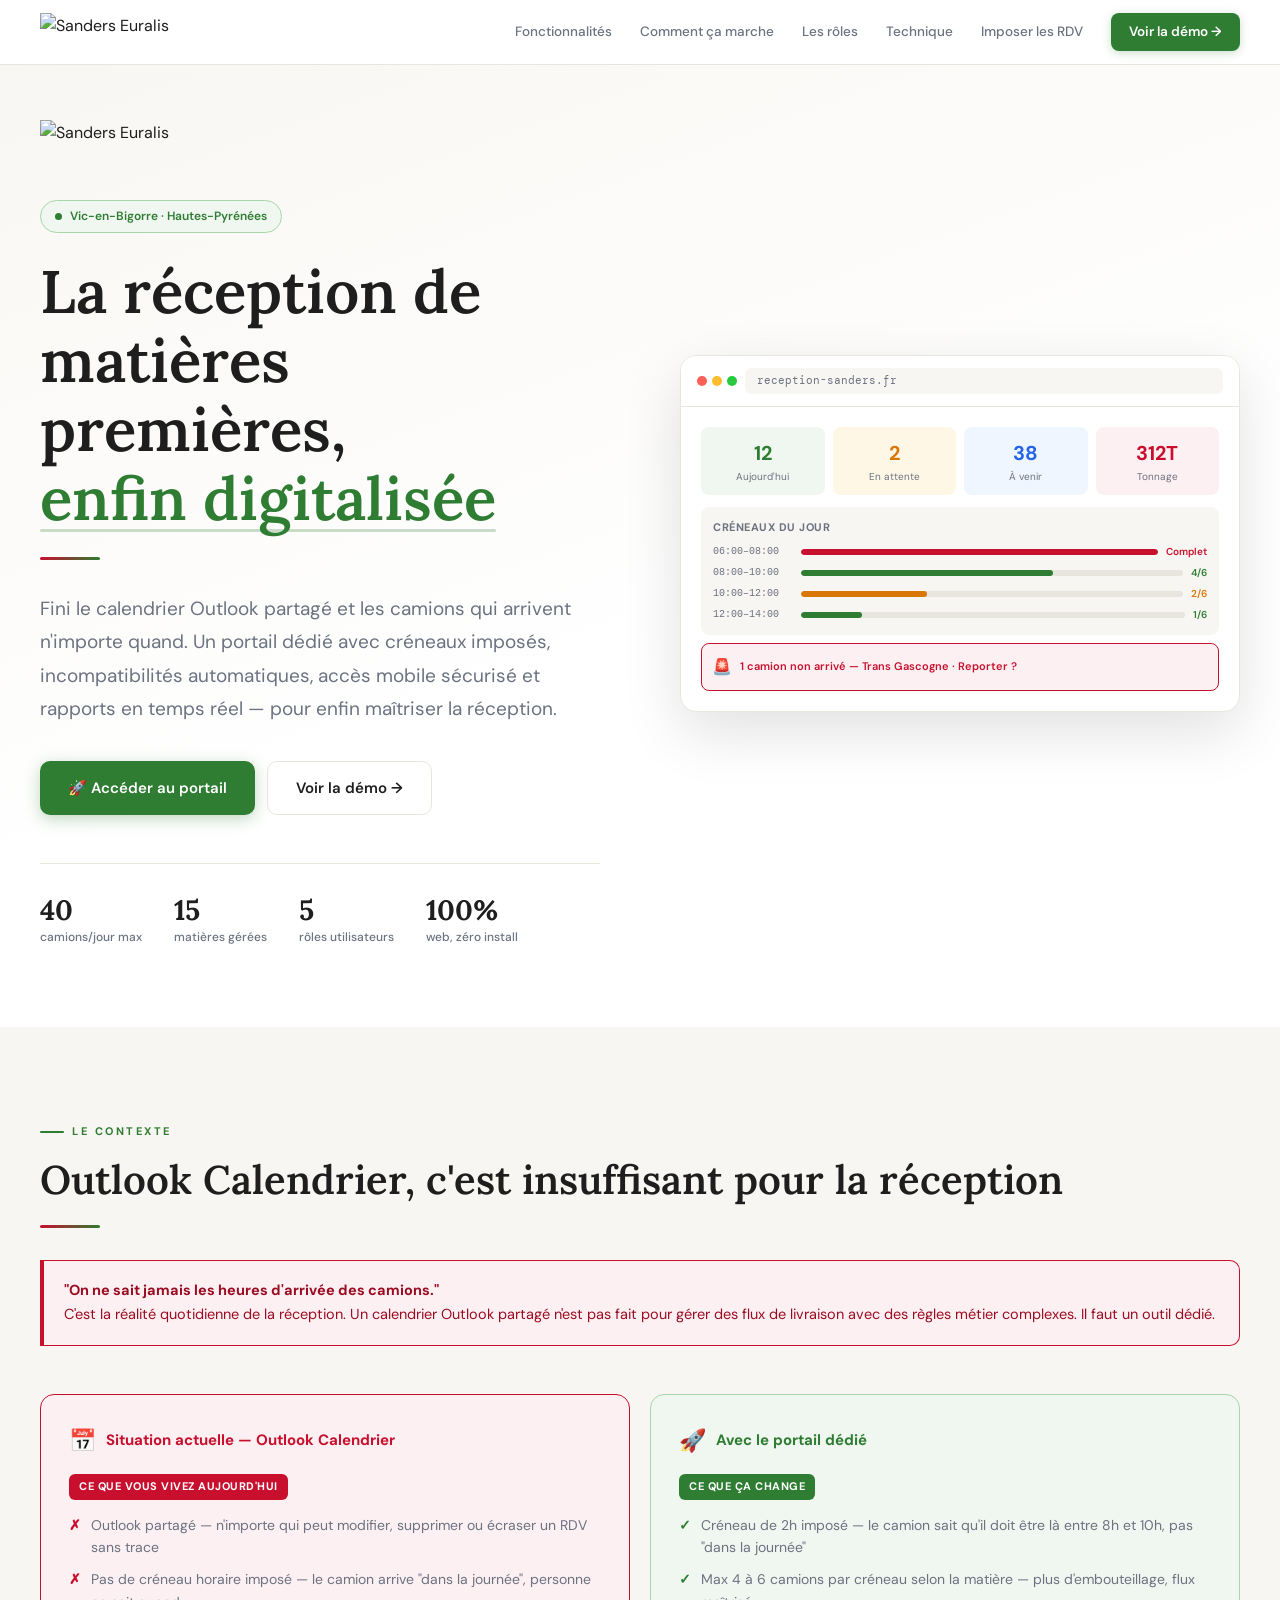
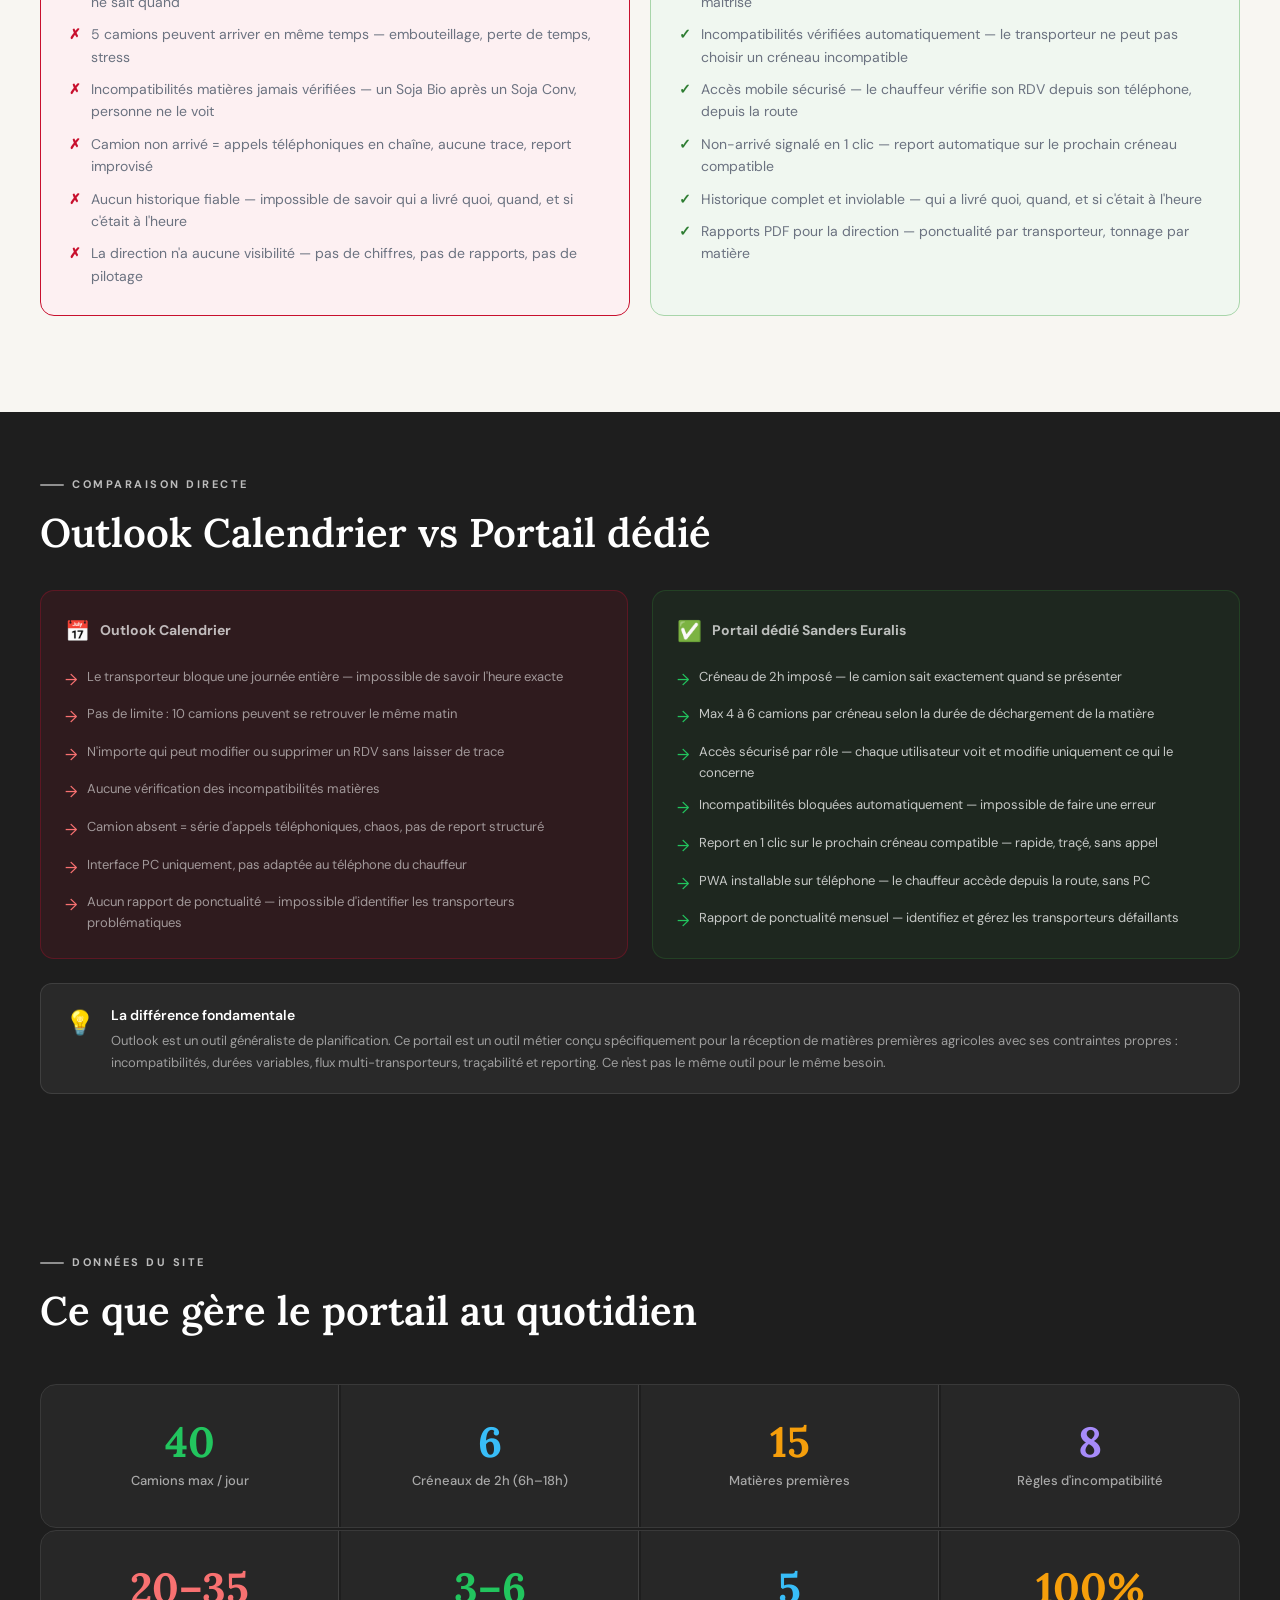
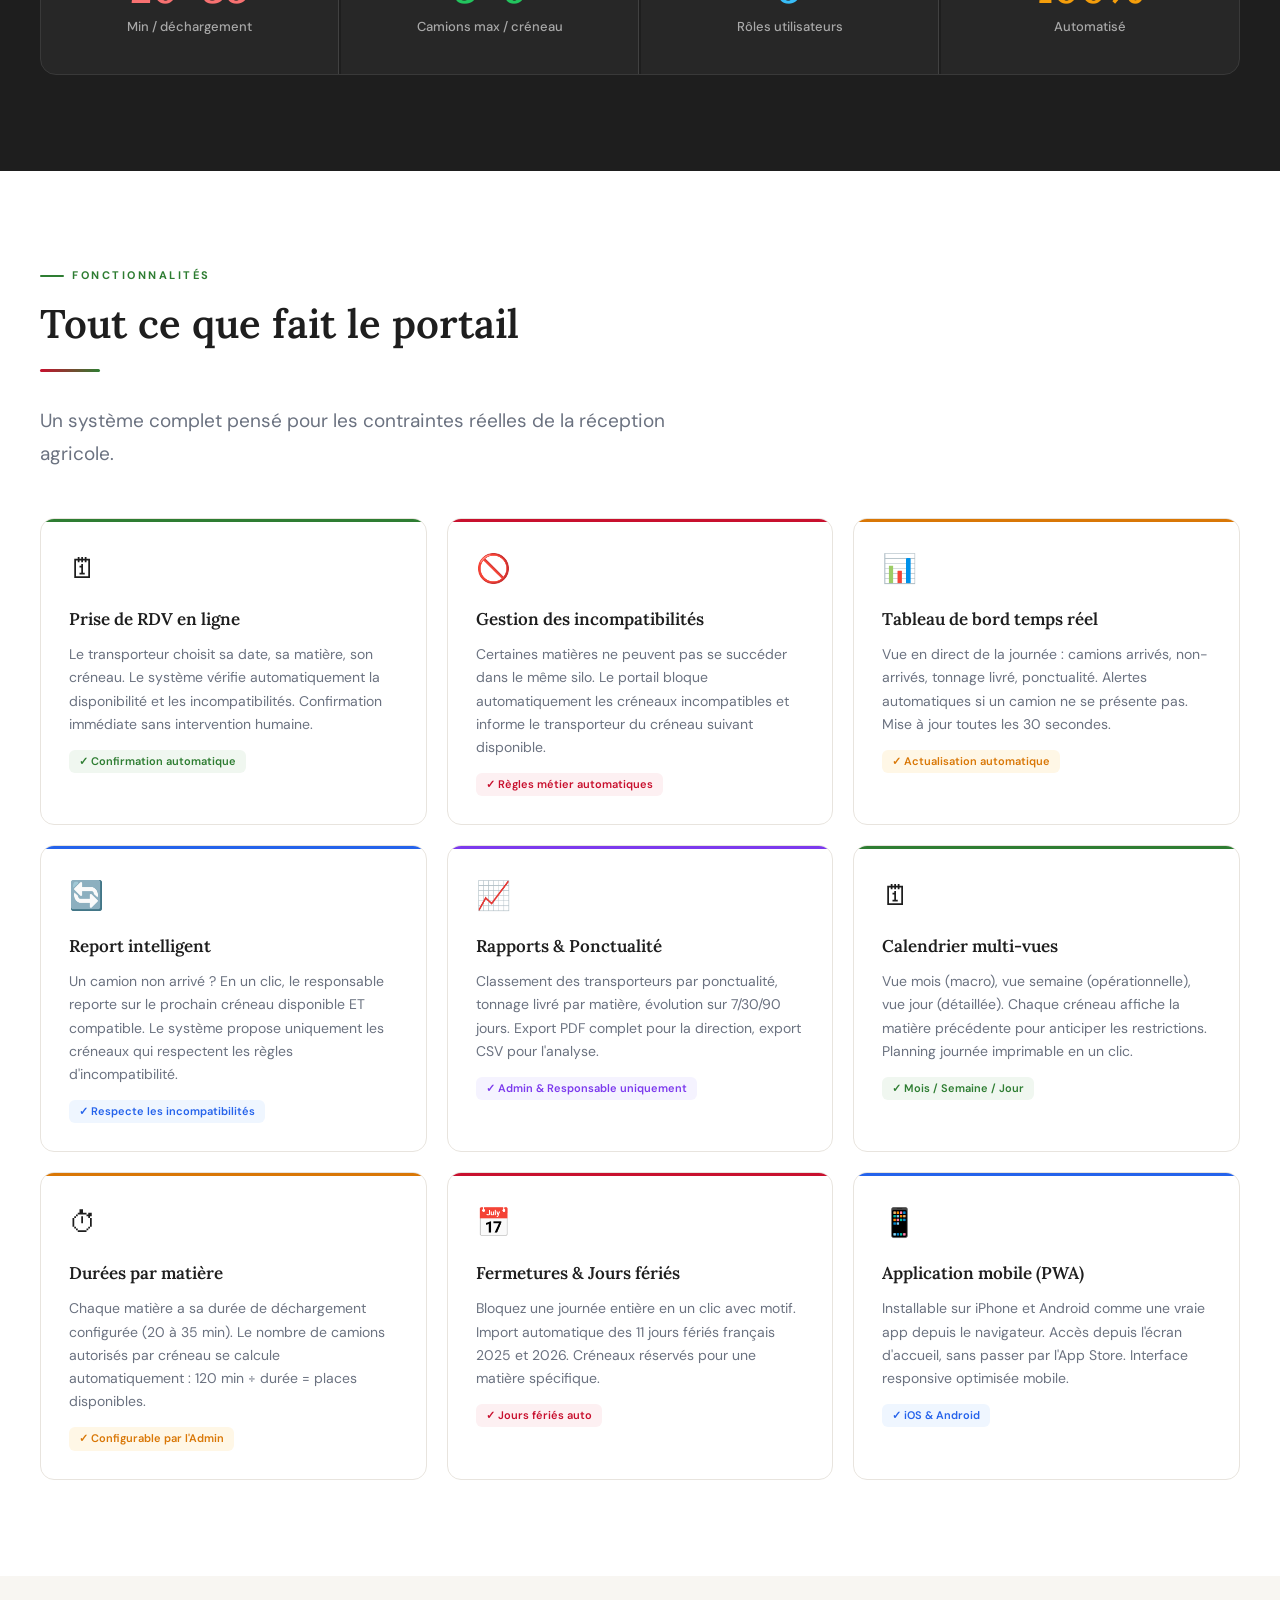
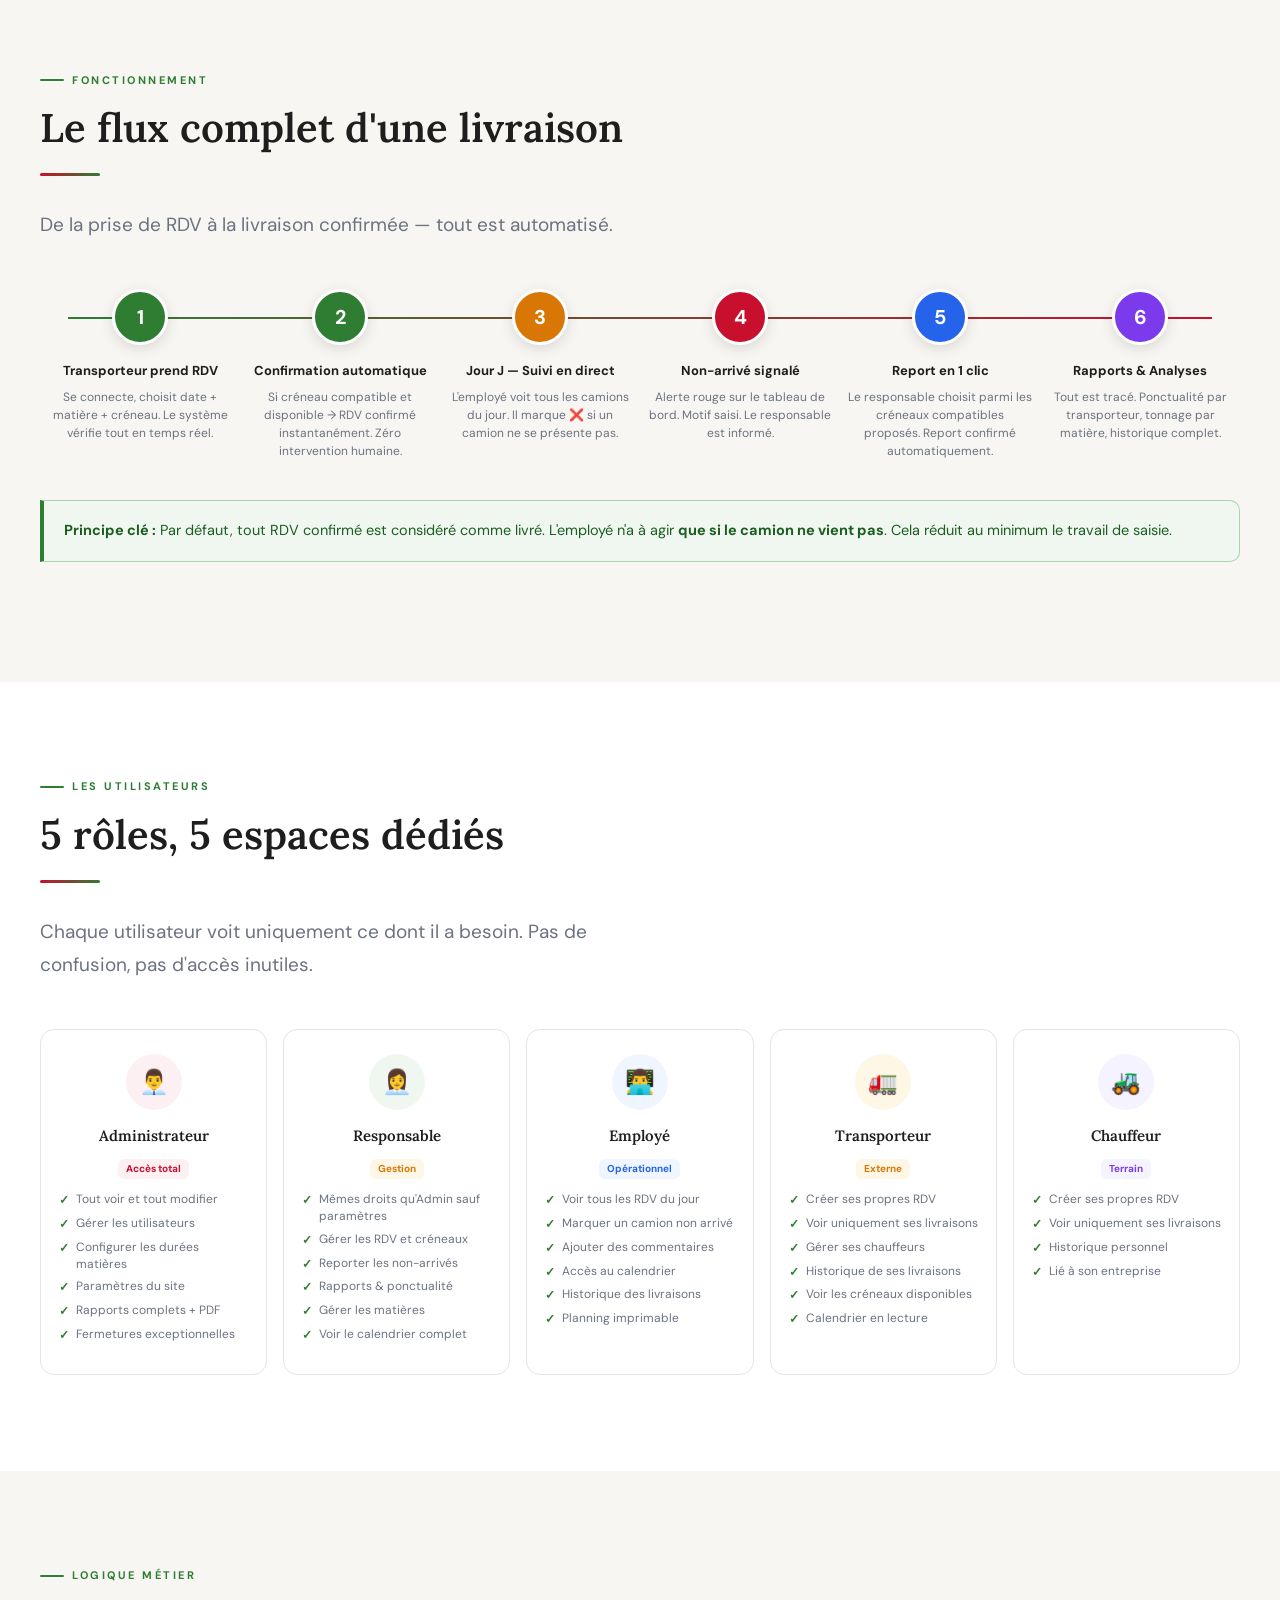
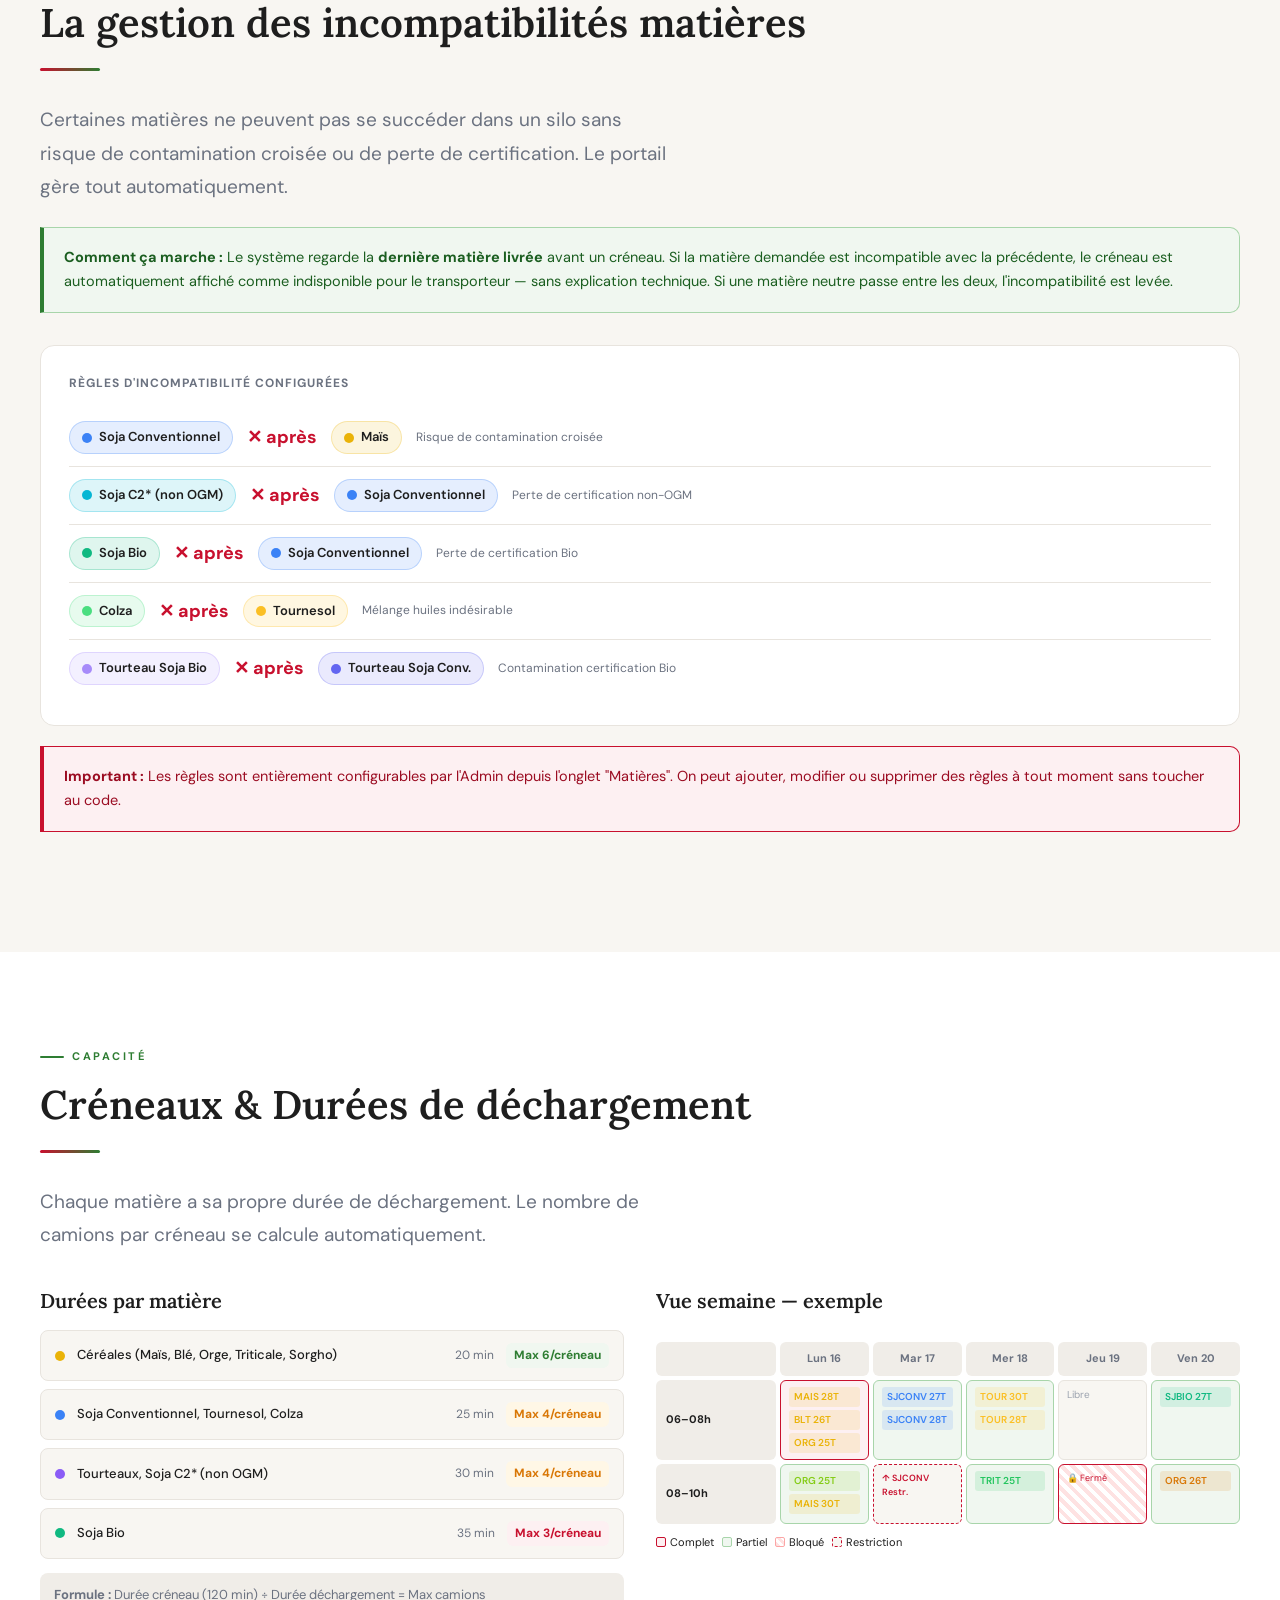
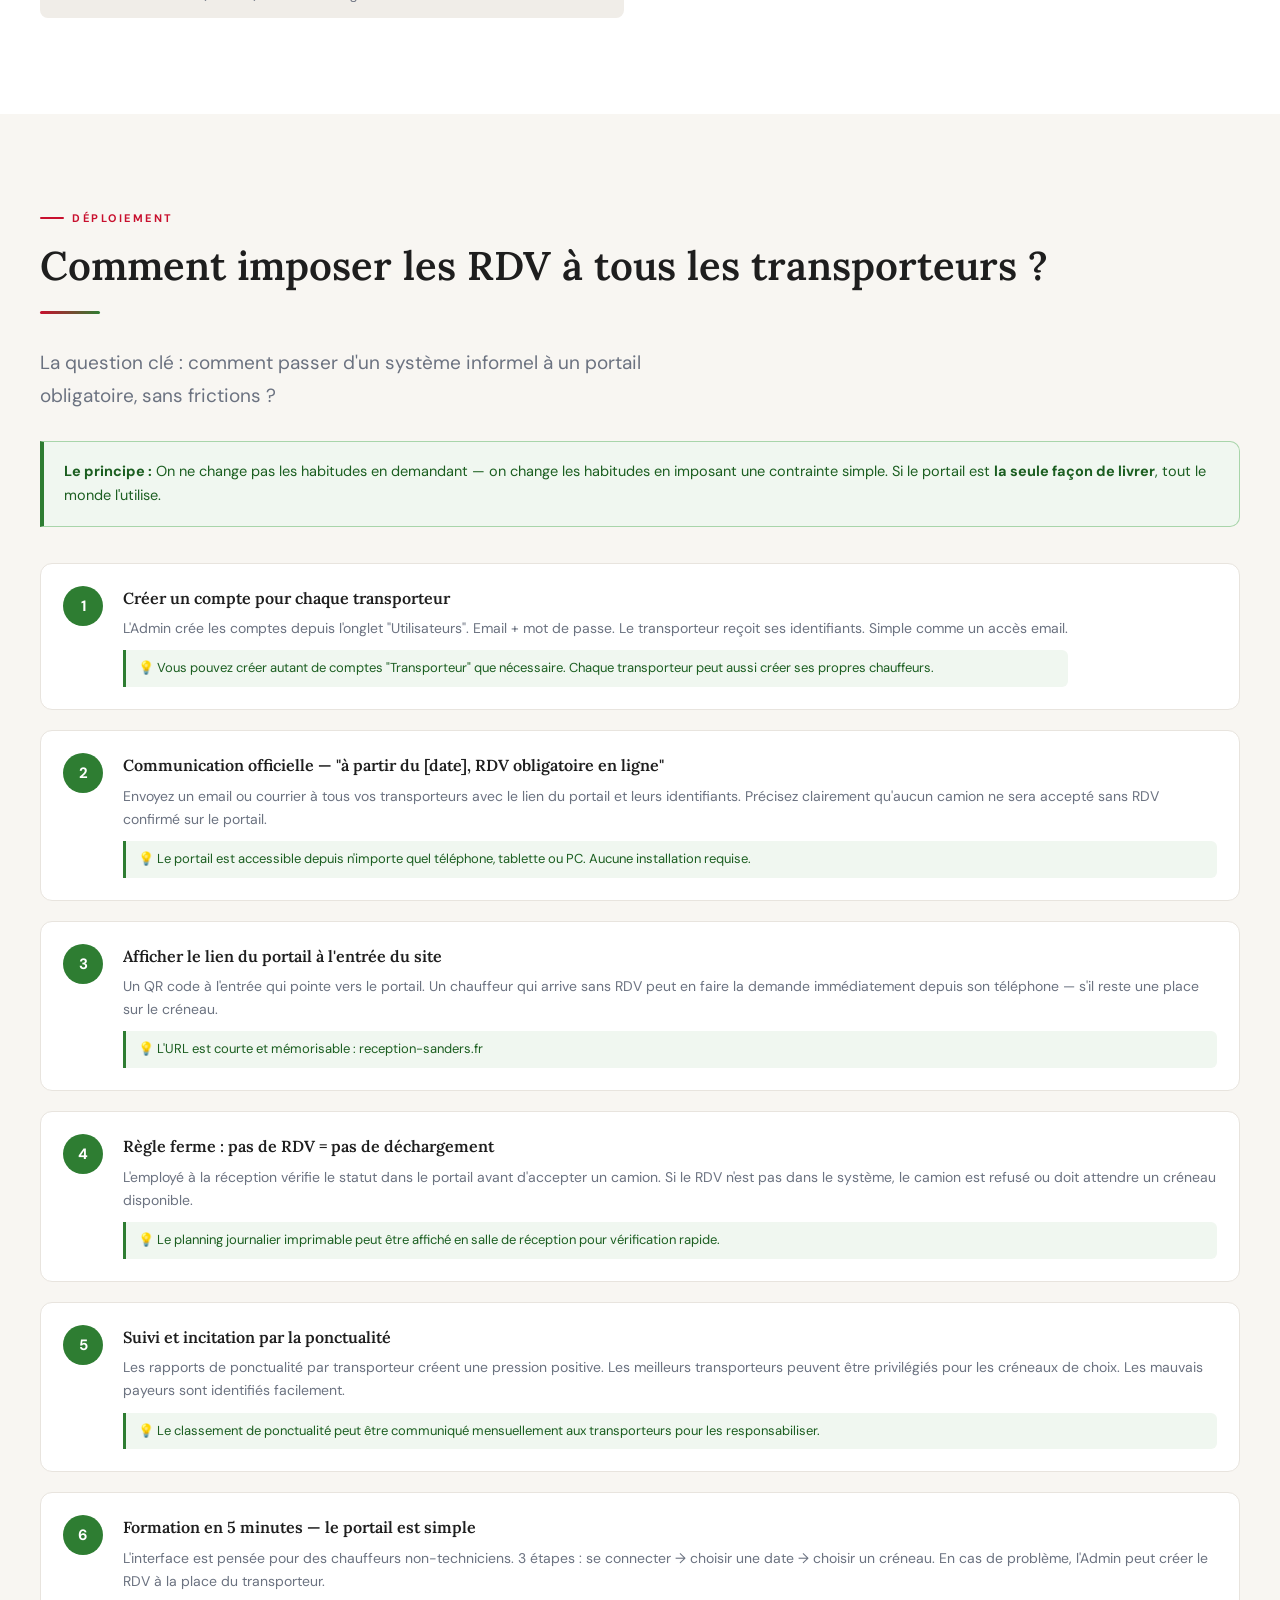
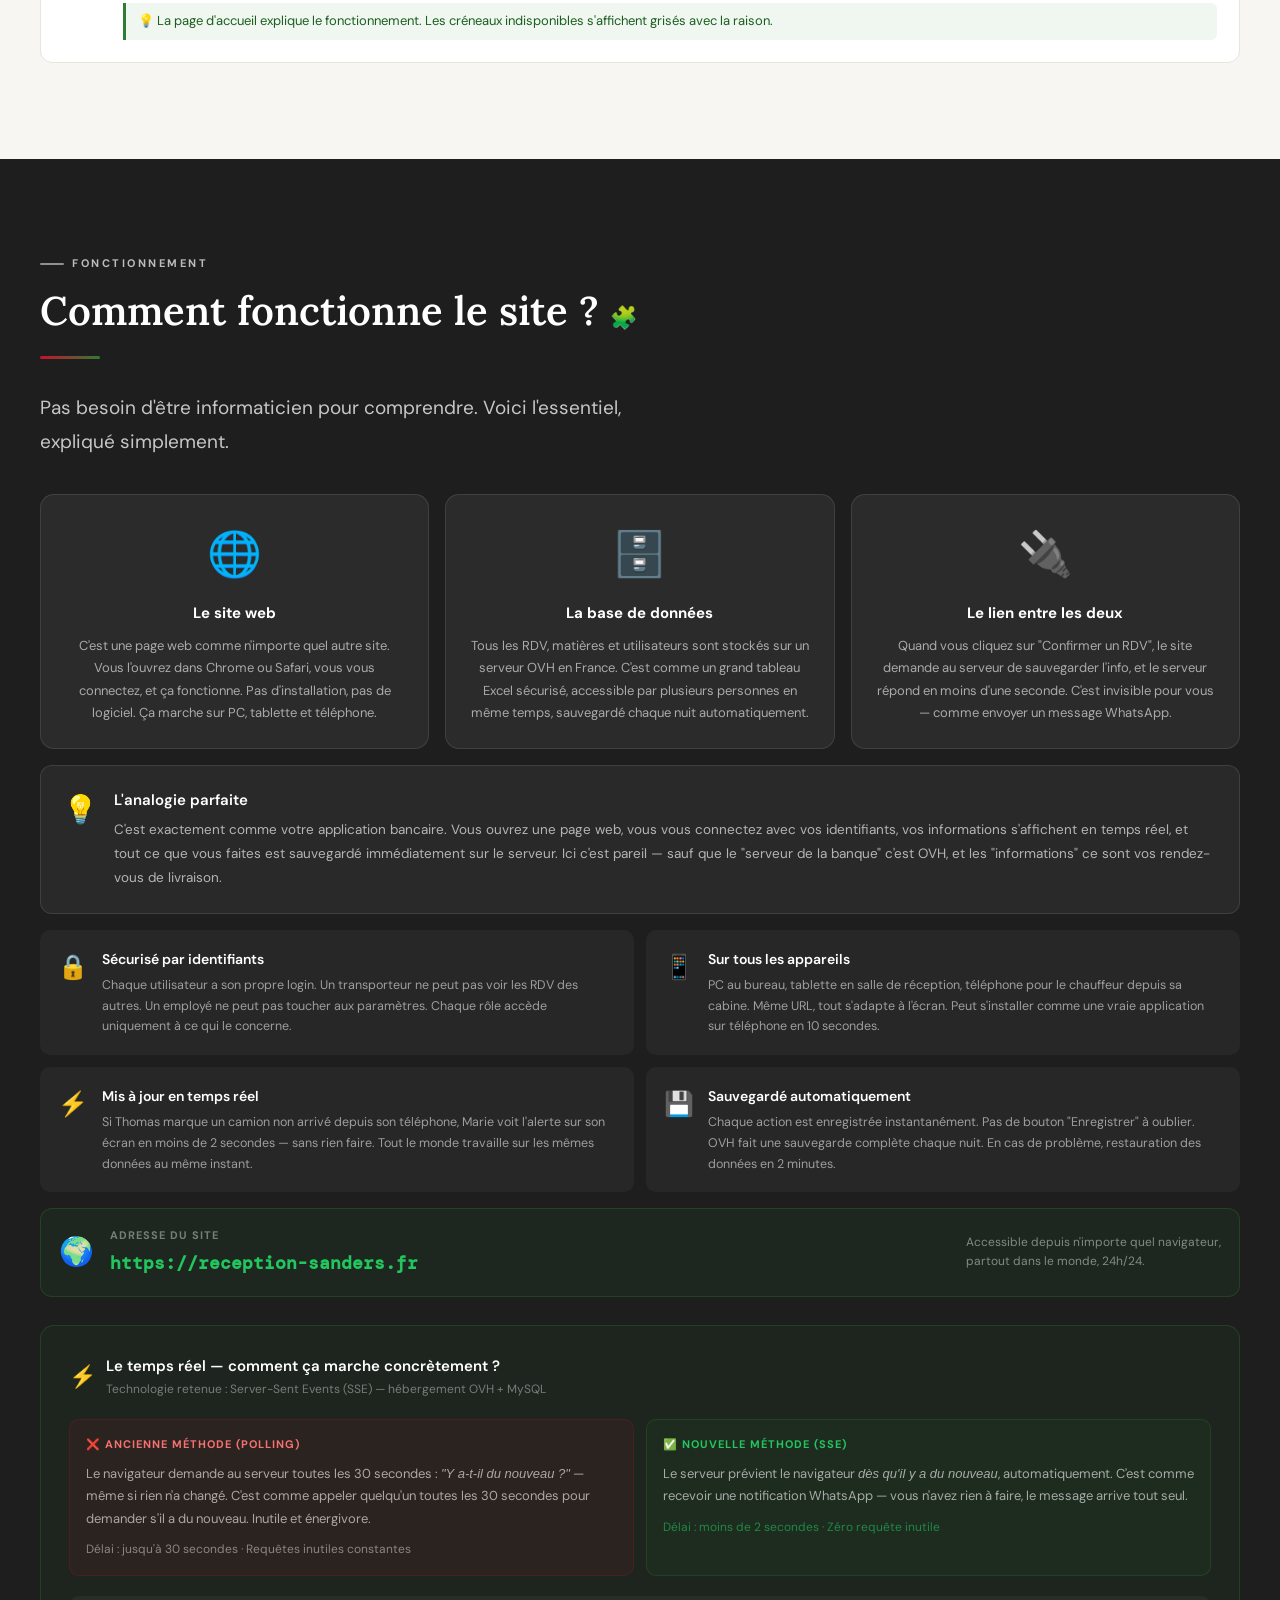
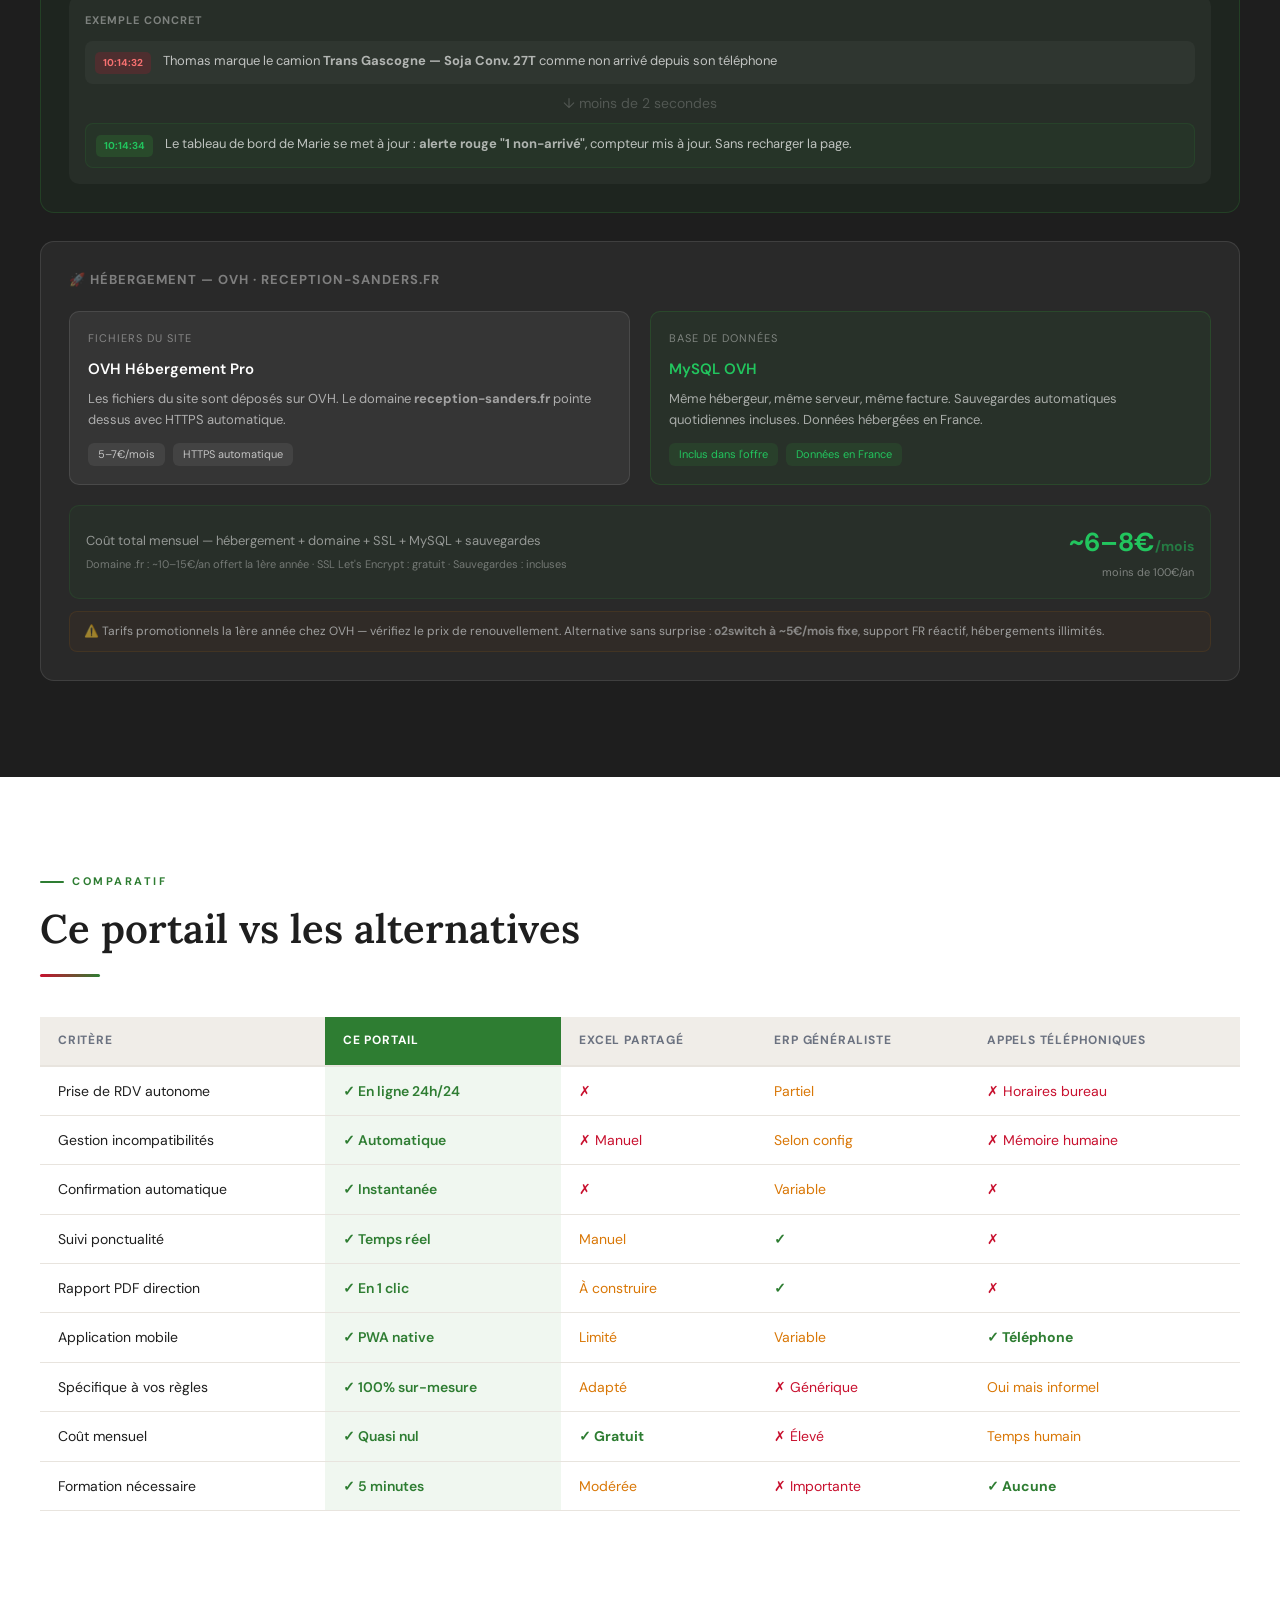
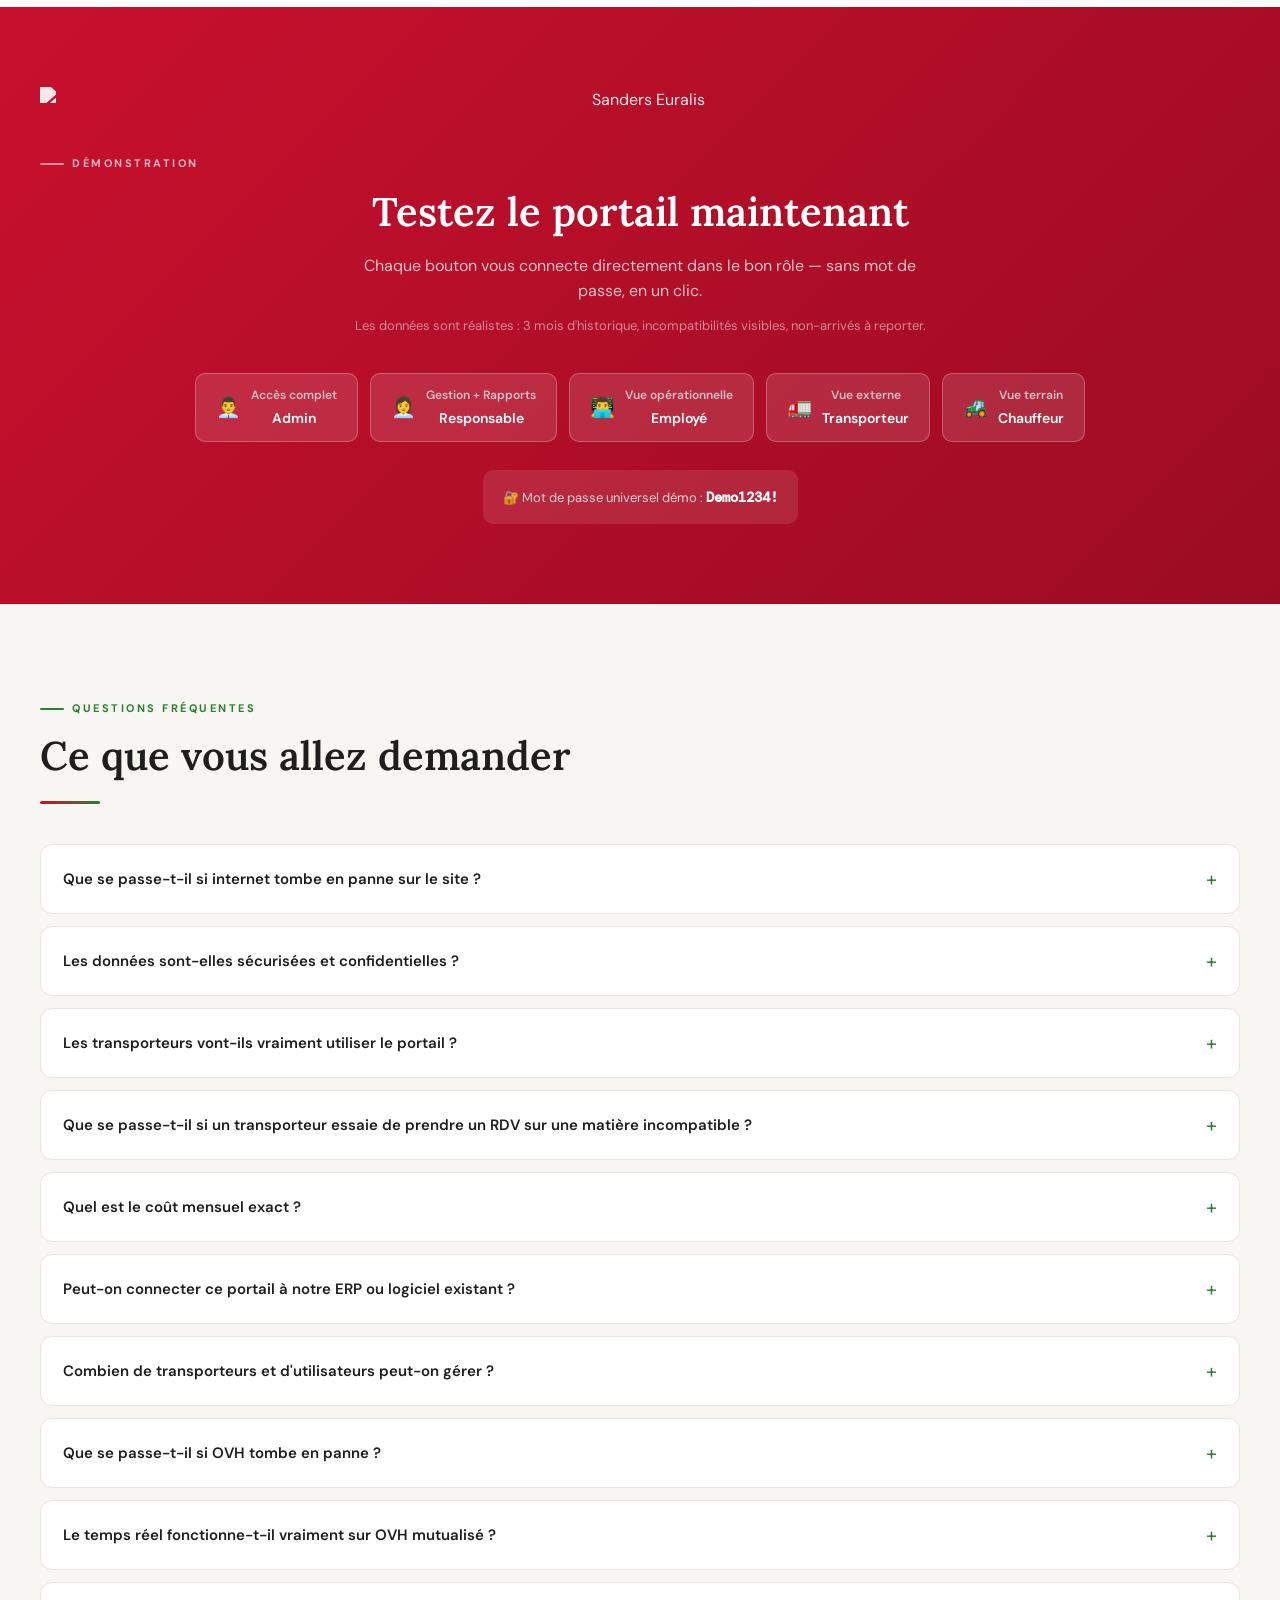
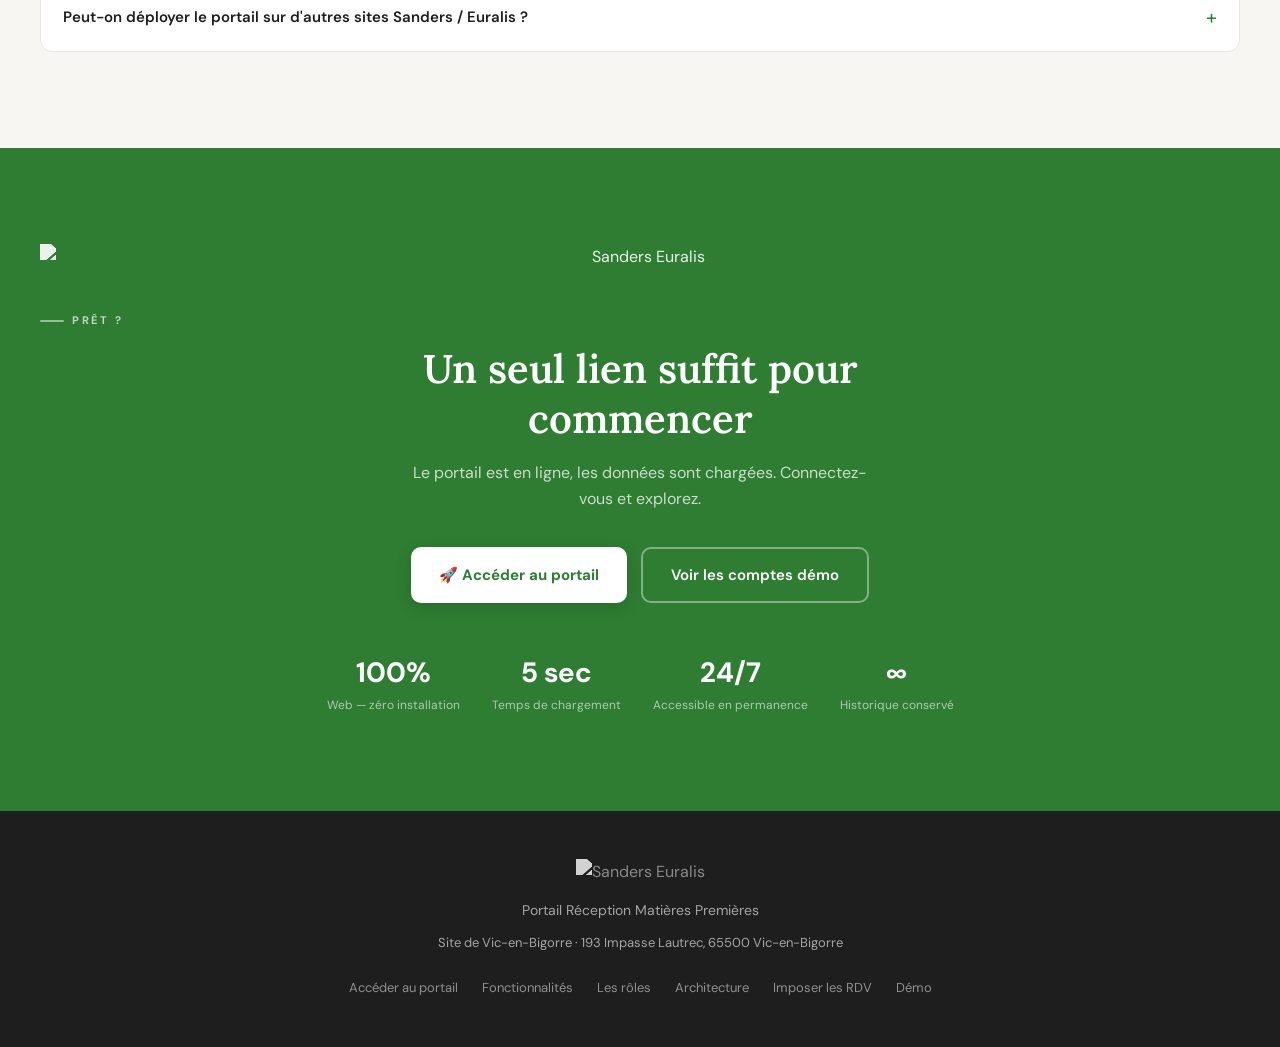
==== commit b66888bf: "Add files via upload" ====
--- a/presentation.html
+++ b/presentation.html
@@ -1325,216 +1325,159 @@
 <!-- ARCHITECTURE TECHNIQUE -->
 <section id="technique" class="section-dark">
   <div class="section-inner">
-    <div class="eyebrow white">Architecture</div>
-    <h2 style="color:#fff">Comment fonctionne le site techniquement ?</h2>
+    <div class="eyebrow white">Fonctionnement</div>
+    <h2 style="color:#fff">Comment fonctionne le site ? <span style="font-size:22px">🧩</span></h2>
     <div class="divider"></div>
-    <p class="lead white">Une architecture moderne, simple et sans serveur à maintenir.</p>
-    <div class="tech-grid">
-      <div class="tech-card">
-        <div class="tech-card-title">Frontend</div>
-        <div class="tech-card-name">HTML · CSS · JavaScript</div>
-        <div class="tech-card-desc">Le site est une application web monopage (SPA). Tout le code tient en 3 fichiers : index.html, style.css, app.js. Aucun framework, aucune dépendance complexe. Chargement ultra-rapide.</div>
-        <span class="tech-badge">3 fichiers · ~3000 lignes</span>
-      </div>
-      <div class="tech-card">
-        <div class="tech-card-title">Base de données & Auth</div>
-        <div class="tech-card-name">MySQL OVH</div>
-        <div class="tech-card-desc">Base de données MySQL hébergée directement sur OVH. Même hébergeur que le site — tout au même endroit, facturation unique, support francophone. L'API PHP fait le lien entre le site et la base de données.</div>
-        <span class="tech-badge">MySQL · API PHP · HTTPS</span>
-      </div>
-      <div class="tech-card">
-        <div class="tech-card-title">Hébergement</div>
-        <div class="tech-card-name">Hébergement OVH</div>
-        <div class="tech-card-desc">Les fichiers statiques sont hébergés sur Hébergement OVH — gratuit, fiable, HTTPS automatique. Pour un déploiement professionnel, migration possible vers OVH, Infomaniak ou tout hébergeur web standard en 10 minutes.</div>
-        <span class="tech-badge">HTTPS · Domaine pro · Support FR</span>
-      </div>
-      <div class="tech-card">
-        <div class="tech-card-title">Sécurité</div>
-        <div class="tech-card-name">Authentification JWT + RLS</div>
-        <div class="tech-card-desc">Chaque utilisateur s'authentifie avec email + mot de passe via une API PHP sécurisée. Les sessions sont gérées côté serveur. Les droits d'accès sont vérifiés à chaque requête : chaque rôle ne voit que ses données autorisées, même en accès direct à l'API.</div>
-        <span class="tech-badge">Sessions PHP · Droits par rôle · HTTPS</span>
-      </div>
-      <div class="tech-card">
-        <div class="tech-card-title">PWA</div>
-        <div class="tech-card-name">Progressive Web App</div>
-        <div class="tech-card-desc">Le site peut être installé comme une application native sur iPhone et Android. Un Service Worker gère le cache pour une utilisation en conditions de réseau dégradé. Accessible depuis l'écran d'accueil.</div>
-        <span class="tech-badge">iOS · Android · Service Worker</span>
-      </div>
-      <div class="tech-card" style="border:1px solid rgba(46,125,50,.4);background:rgba(46,125,50,.08)">
-        <div class="tech-card-title">Temps réel</div>
-        <div class="tech-card-name">Server-Sent Events (SSE)</div>
-        <div class="tech-card-desc">
-          Le serveur PHP envoie les mises à jour <strong style="opacity:.9">automatiquement</strong> au navigateur dès qu'un changement survient en base MySQL — sans que le navigateur ait à demander.<br><br>
-          Un employé marque un camion non arrivé → <strong style="opacity:.9">tous les écrans connectés se mettent à jour en 2 secondes</strong>, sans recharger la page.<br><br>
-          Contrairement au polling classique (le navigateur interroge le serveur toutes les X secondes), le SSE inverse le sens : c'est le <strong style="opacity:.9">serveur qui pousse</strong> l'information. Plus réactif, moins de charge serveur.
-        </div>
-        <span class="tech-badge" style="background:rgba(46,125,50,.2);color:#22c55e">Vrai temps réel · PHP natif · OVH compatible</span>
-      </div>
-    </div>
-
-    <!-- SSE Explication -->
+    <p class="lead white">Pas besoin d'être informaticien pour comprendre. Voici l'essentiel, expliqué simplement.</p>
+
+    <!-- 3 blocs principaux -->
+    <div style="display:grid;grid-template-columns:repeat(3,1fr);gap:16px;margin-top:36px">
+      <div style="background:rgba(255,255,255,.06);border:1px solid rgba(255,255,255,.1);border-radius:14px;padding:24px;text-align:center">
+        <div style="font-size:44px;margin-bottom:12px">🌐</div>
+        <div style="font-size:15px;font-weight:700;color:#fff;margin-bottom:10px">Le site web</div>
+        <div style="font-size:13px;opacity:.6;line-height:1.7">C'est une page web comme n'importe quel autre site. Vous l'ouvrez dans Chrome ou Safari, vous vous connectez, et ça fonctionne. Pas d'installation, pas de logiciel. Ça marche sur PC, tablette et téléphone.</div>
+      </div>
+      <div style="background:rgba(255,255,255,.06);border:1px solid rgba(255,255,255,.1);border-radius:14px;padding:24px;text-align:center">
+        <div style="font-size:44px;margin-bottom:12px">🗄️</div>
+        <div style="font-size:15px;font-weight:700;color:#fff;margin-bottom:10px">La base de données</div>
+        <div style="font-size:13px;opacity:.6;line-height:1.7">Tous les RDV, matières et utilisateurs sont stockés sur un serveur OVH en France. C'est comme un grand tableau Excel sécurisé, accessible par plusieurs personnes en même temps, sauvegardé chaque nuit automatiquement.</div>
+      </div>
+      <div style="background:rgba(255,255,255,.06);border:1px solid rgba(255,255,255,.1);border-radius:14px;padding:24px;text-align:center">
+        <div style="font-size:44px;margin-bottom:12px">🔌</div>
+        <div style="font-size:15px;font-weight:700;color:#fff;margin-bottom:10px">Le lien entre les deux</div>
+        <div style="font-size:13px;opacity:.6;line-height:1.7">Quand vous cliquez sur "Confirmer un RDV", le site demande au serveur de sauvegarder l'info, et le serveur répond en moins d'une seconde. C'est invisible pour vous — comme envoyer un message WhatsApp.</div>
+      </div>
+    </div>
+
+    <!-- Analogie -->
+    <div style="margin-top:16px;background:rgba(255,255,255,.05);border:1px solid rgba(255,255,255,.1);border-radius:12px;padding:22px;display:flex;gap:16px;align-items:flex-start">
+      <span style="font-size:28px;flex-shrink:0">💡</span>
+      <div>
+        <div style="font-size:15px;font-weight:600;color:#fff;margin-bottom:6px">L'analogie parfaite</div>
+        <div style="font-size:13.5px;opacity:.65;line-height:1.8">C'est exactement comme votre application bancaire. Vous ouvrez une page web, vous vous connectez avec vos identifiants, vos informations s'affichent en temps réel, et tout ce que vous faites est sauvegardé immédiatement sur le serveur. Ici c'est pareil — sauf que le "serveur de la banque" c'est OVH, et les "informations" ce sont vos rendez-vous de livraison.</div>
+      </div>
+    </div>
+
+    <!-- 4 caractéristiques clés -->
+    <div style="display:grid;grid-template-columns:repeat(2,1fr);gap:12px;margin-top:16px">
+      <div style="background:rgba(255,255,255,.04);border-radius:10px;padding:18px;display:flex;gap:14px;align-items:flex-start">
+        <span style="font-size:24px;flex-shrink:0">🔒</span>
+        <div>
+          <div style="font-size:14px;font-weight:600;color:#fff;margin-bottom:5px">Sécurisé par identifiants</div>
+          <div style="font-size:12.5px;opacity:.55;line-height:1.65">Chaque utilisateur a son propre login. Un transporteur ne peut pas voir les RDV des autres. Un employé ne peut pas toucher aux paramètres. Chaque rôle accède uniquement à ce qui le concerne.</div>
+        </div>
+      </div>
+      <div style="background:rgba(255,255,255,.04);border-radius:10px;padding:18px;display:flex;gap:14px;align-items:flex-start">
+        <span style="font-size:24px;flex-shrink:0">📱</span>
+        <div>
+          <div style="font-size:14px;font-weight:600;color:#fff;margin-bottom:5px">Sur tous les appareils</div>
+          <div style="font-size:12.5px;opacity:.55;line-height:1.65">PC au bureau, tablette en salle de réception, téléphone pour le chauffeur depuis sa cabine. Même URL, tout s'adapte à l'écran. Peut s'installer comme une vraie application sur téléphone en 10 secondes.</div>
+        </div>
+      </div>
+      <div style="background:rgba(255,255,255,.04);border-radius:10px;padding:18px;display:flex;gap:14px;align-items:flex-start">
+        <span style="font-size:24px;flex-shrink:0">⚡</span>
+        <div>
+          <div style="font-size:14px;font-weight:600;color:#fff;margin-bottom:5px">Mis à jour en temps réel</div>
+          <div style="font-size:12.5px;opacity:.55;line-height:1.65">Si Thomas marque un camion non arrivé depuis son téléphone, Marie voit l'alerte sur son écran en moins de 2 secondes — sans rien faire. Tout le monde travaille sur les mêmes données au même instant.</div>
+        </div>
+      </div>
+      <div style="background:rgba(255,255,255,.04);border-radius:10px;padding:18px;display:flex;gap:14px;align-items:flex-start">
+        <span style="font-size:24px;flex-shrink:0">💾</span>
+        <div>
+          <div style="font-size:14px;font-weight:600;color:#fff;margin-bottom:5px">Sauvegardé automatiquement</div>
+          <div style="font-size:12.5px;opacity:.55;line-height:1.65">Chaque action est enregistrée instantanément. Pas de bouton "Enregistrer" à oublier. OVH fait une sauvegarde complète chaque nuit. En cas de problème, restauration des données en 2 minutes.</div>
+        </div>
+      </div>
+    </div>
+
+    <!-- URL -->
+    <div style="margin-top:16px;background:rgba(46,125,50,.1);border:1px solid rgba(46,125,50,.3);border-radius:12px;padding:18px;display:flex;align-items:center;gap:16px;flex-wrap:wrap">
+      <span style="font-size:28px">🌍</span>
+      <div>
+        <div style="font-size:11px;font-weight:700;text-transform:uppercase;letter-spacing:1px;opacity:.4;margin-bottom:4px">Adresse du site</div>
+        <div style="font-family:'DM Mono',monospace;font-size:18px;color:#22c55e;font-weight:600">https://reception-sanders.fr</div>
+      </div>
+      <div style="margin-left:auto;font-size:12px;opacity:.45;line-height:1.6">Accessible depuis n'importe quel navigateur,<br>partout dans le monde, 24h/24.</div>
+    </div>
+
+    <!-- Section SSE -->
     <div style="margin-top:28px;background:rgba(46,125,50,.08);border:1px solid rgba(46,125,50,.3);border-radius:14px;padding:28px">
       <div style="display:flex;align-items:center;gap:10px;margin-bottom:20px">
         <span style="font-size:22px">⚡</span>
         <div>
-          <div style="font-size:15px;font-weight:600;color:#fff">Comment fonctionne le temps réel — Server-Sent Events</div>
-          <div style="font-size:12px;opacity:.45;margin-top:2px">Technologie retenue pour l'hébergement OVH + MySQL</div>
-        </div>
-      </div>
-
-      <!-- Schéma SSE -->
-      <div style="display:grid;grid-template-columns:1fr auto 1fr;gap:16px;align-items:center;margin-bottom:24px">
-        <div style="background:rgba(255,255,255,.06);border-radius:10px;padding:16px;text-align:center">
-          <div style="font-size:24px;margin-bottom:8px">🖥️</div>
-          <div style="font-size:13px;font-weight:600;color:#fff;margin-bottom:6px">Navigateur</div>
-          <div style="font-size:11px;opacity:.5;line-height:1.5">Ouvre une connexion persistante vers le serveur une seule fois.<br>Reste en écoute en permanence.</div>
-          <div style="margin-top:10px;background:rgba(255,255,255,.05);border-radius:6px;padding:8px;font-family:'DM Mono',monospace;font-size:10px;opacity:.6;text-align:left">
-            new EventSource('/api/stream.php')
-          </div>
-        </div>
-        <div style="display:flex;flex-direction:column;align-items:center;gap:6px">
-          <div style="color:rgba(46,125,50,.8);font-size:11px;font-weight:600;text-align:center">PUSH automatique<br>dès un changement</div>
-          <div style="font-size:28px;color:#22c55e">⟵</div>
-          <div style="font-size:10px;opacity:.4;text-align:center">Connexion<br>HTTPS persistante</div>
-        </div>
-        <div style="background:rgba(46,125,50,.1);border:1px solid rgba(46,125,50,.3);border-radius:10px;padding:16px;text-align:center">
-          <div style="font-size:24px;margin-bottom:8px">🖥️</div>
-          <div style="font-size:13px;font-weight:600;color:#22c55e;margin-bottom:6px">Serveur PHP — OVH</div>
-          <div style="font-size:11px;opacity:.5;line-height:1.5">Surveille la base MySQL.<br>Dès qu'un RDV change,<br>envoie la mise à jour à tous les navigateurs connectés.</div>
-          <div style="margin-top:10px;background:rgba(255,255,255,.05);border-radius:6px;padding:8px;font-family:'DM Mono',monospace;font-size:10px;opacity:.6;text-align:left">
-            echo "data: " . $json . "
-
-";
-          </div>
-        </div>
-      </div>
-
-      <!-- Comparaison Polling vs SSE -->
+          <div style="font-size:15px;font-weight:600;color:#fff">Le temps réel — comment ça marche concrètement ?</div>
+          <div style="font-size:12px;opacity:.4;margin-top:2px">Technologie retenue : Server-Sent Events (SSE) — hébergement OVH + MySQL</div>
+        </div>
+      </div>
+
       <div style="display:grid;grid-template-columns:1fr 1fr;gap:12px;margin-bottom:20px">
         <div style="background:rgba(200,16,46,.08);border:1px solid rgba(200,16,46,.2);border-radius:10px;padding:16px">
-          <div style="font-size:11px;font-weight:700;text-transform:uppercase;letter-spacing:1px;color:#f87171;opacity:.8;margin-bottom:10px">❌ Polling (ancienne méthode)</div>
-          <div style="display:flex;flex-direction:column;gap:8px">
-            <div style="display:flex;gap:8px;font-size:12px;opacity:.6"><span style="flex-shrink:0">→</span>Le navigateur demande au serveur toutes les 30 secondes : "Y a-t-il du nouveau ?"</div>
-            <div style="display:flex;gap:8px;font-size:12px;opacity:.6"><span style="flex-shrink:0">→</span>Le serveur répond même si rien n'a changé — inutile</div>
-            <div style="display:flex;gap:8px;font-size:12px;opacity:.6"><span style="flex-shrink:0">→</span>Délai de 0 à 30 secondes avant de voir un changement</div>
-            <div style="display:flex;gap:8px;font-size:12px;opacity:.6"><span style="flex-shrink:0">→</span>Charge serveur constante, même sans activité</div>
+          <div style="font-size:11px;font-weight:700;text-transform:uppercase;letter-spacing:1px;color:#f87171;margin-bottom:10px">❌ Ancienne méthode (polling)</div>
+          <div style="font-size:13px;opacity:.6;line-height:1.7">Le navigateur demande au serveur toutes les 30 secondes : <em>"Y a-t-il du nouveau ?"</em> — même si rien n'a changé. C'est comme appeler quelqu'un toutes les 30 secondes pour demander s'il a du nouveau. Inutile et énergivore.</div>
+          <div style="margin-top:10px;font-size:12px;opacity:.45">Délai : jusqu'à 30 secondes · Requêtes inutiles constantes</div>
+        </div>
+        <div style="background:rgba(46,125,50,.08);border:1px solid rgba(46,125,50,.25);border-radius:10px;padding:16px">
+          <div style="font-size:11px;font-weight:700;text-transform:uppercase;letter-spacing:1px;color:#22c55e;margin-bottom:10px">✅ Nouvelle méthode (SSE)</div>
+          <div style="font-size:13px;opacity:.6;line-height:1.7">Le serveur prévient le navigateur <em>dès qu'il y a du nouveau</em>, automatiquement. C'est comme recevoir une notification WhatsApp — vous n'avez rien à faire, le message arrive tout seul.</div>
+          <div style="margin-top:10px;font-size:12px;color:rgba(34,197,94,.6)">Délai : moins de 2 secondes · Zéro requête inutile</div>
+        </div>
+      </div>
+
+      <div style="background:rgba(255,255,255,.04);border-radius:10px;padding:16px">
+        <div style="font-size:11px;font-weight:700;text-transform:uppercase;letter-spacing:1px;opacity:.4;margin-bottom:12px">Exemple concret</div>
+        <div style="display:flex;flex-direction:column;gap:8px">
+          <div style="display:flex;align-items:flex-start;gap:12px;padding:10px;background:rgba(255,255,255,.04);border-radius:8px">
+            <span style="background:rgba(200,16,46,.2);color:#f87171;font-size:10px;font-weight:700;padding:3px 8px;border-radius:5px;white-space:nowrap;flex-shrink:0;margin-top:1px">10:14:32</span>
+            <span style="font-size:13px;opacity:.7">Thomas marque le camion <strong style="opacity:.9">Trans Gascogne — Soja Conv. 27T</strong> comme non arrivé depuis son téléphone</span>
           </div>
-        </div>
-        <div style="background:rgba(46,125,50,.08);border:1px solid rgba(46,125,50,.25);border-radius:10px;padding:16px">
-          <div style="font-size:11px;font-weight:700;text-transform:uppercase;letter-spacing:1px;color:#22c55e;opacity:.8;margin-bottom:10px">✅ Server-Sent Events (SSE)</div>
-          <div style="display:flex;flex-direction:column;gap:8px">
-            <div style="display:flex;gap:8px;font-size:12px;opacity:.6"><span style="flex-shrink:0">→</span>Le serveur envoie uniquement quand il y a un vrai changement</div>
-            <div style="display:flex;gap:8px;font-size:12px;opacity:.6"><span style="flex-shrink:0">→</span>Le navigateur reste en écoute passive — zéro requête inutile</div>
-            <div style="display:flex;gap:8px;font-size:12px;opacity:.6"><span style="flex-shrink:0">→</span><strong style="opacity:.9">Mise à jour en moins de 2 secondes</strong> sur tous les écrans</div>
-            <div style="display:flex;gap:8px;font-size:12px;opacity:.6"><span style="flex-shrink:0">→</span>Compatible HTTPS, PHP natif, OVH mutualisé standard</div>
+          <div style="text-align:center;color:rgba(255,255,255,.2);font-size:14px">↓ moins de 2 secondes</div>
+          <div style="display:flex;align-items:flex-start;gap:12px;padding:10px;background:rgba(46,125,50,.08);border:1px solid rgba(46,125,50,.2);border-radius:8px">
+            <span style="background:rgba(46,125,50,.3);color:#22c55e;font-size:10px;font-weight:700;padding:3px 8px;border-radius:5px;white-space:nowrap;flex-shrink:0;margin-top:1px">10:14:34</span>
+            <span style="font-size:13px;opacity:.7">Le tableau de bord de Marie se met à jour : <strong style="opacity:.9">alerte rouge "1 non-arrivé"</strong>, compteur mis à jour. Sans recharger la page.</span>
           </div>
         </div>
       </div>
-
-      <!-- Exemple concret -->
-      <div style="background:rgba(255,255,255,.04);border-radius:10px;padding:16px">
-        <div style="font-size:12px;font-weight:700;text-transform:uppercase;letter-spacing:1px;opacity:.4;margin-bottom:12px">Exemple concret — Ce qui se passe en temps réel</div>
-        <div style="display:flex;flex-direction:column;gap:10px">
-          <div style="display:flex;align-items:flex-start;gap:12px;padding:10px;background:rgba(255,255,255,.04);border-radius:8px">
-            <span style="background:rgba(200,16,46,.2);color:#f87171;font-size:10px;font-weight:700;padding:3px 8px;border-radius:5px;white-space:nowrap;margin-top:1px">10:14:32</span>
-            <span style="font-size:13px;opacity:.7">L'employé Thomas marque le camion <strong style="opacity:.9">Trans Gascogne — Soja Conv. 27T</strong> comme non arrivé depuis son téléphone</span>
-          </div>
-          <div style="display:flex;justify-content:center;color:rgba(255,255,255,.2);font-size:16px">↓ moins de 2 secondes</div>
-          <div style="display:flex;align-items:flex-start;gap:12px;padding:10px;background:rgba(46,125,50,.08);border:1px solid rgba(46,125,50,.2);border-radius:8px">
-            <span style="background:rgba(46,125,50,.3);color:#22c55e;font-size:10px;font-weight:700;padding:3px 8px;border-radius:5px;white-space:nowrap;margin-top:1px">10:14:34</span>
-            <span style="font-size:13px;opacity:.7">Le tableau de bord de la responsable Marie se met à jour automatiquement : <strong style="opacity:.9">alerte rouge "1 non-arrivé"</strong>, compteur mis à jour, sans recharger la page</span>
-          </div>
-        </div>
-      </div>
-    </div>
-
-    <!-- Hébergement dédié -->
+    </div>
+
+    <!-- Budget OVH -->
     <div style="margin-top:28px;background:rgba(255,255,255,.05);border:1px solid rgba(255,255,255,.1);border-radius:14px;padding:28px">
-      <div style="font-size:13px;font-weight:700;text-transform:uppercase;letter-spacing:1px;opacity:.5;margin-bottom:20px">🚀 Architecture cible — Hébergement professionnel dédié</div>
+      <div style="font-size:13px;font-weight:700;text-transform:uppercase;letter-spacing:1px;opacity:.4;margin-bottom:20px">🚀 Hébergement — OVH · reception-sanders.fr</div>
       <div style="display:grid;grid-template-columns:1fr 1fr;gap:20px;margin-bottom:20px">
         <div style="background:rgba(255,255,255,.06);border:1px solid rgba(255,255,255,.1);border-radius:10px;padding:18px">
-          <div style="font-size:12px;font-weight:700;text-transform:uppercase;letter-spacing:1px;opacity:.45;margin-bottom:10px">Fichiers du site</div>
-          <div style="font-size:16px;font-weight:600;margin-bottom:8px">OVH</div>
-          <div style="font-size:13px;opacity:.6;line-height:1.6">Les 3 fichiers (index.html, style.css, app.js) sont déposés en FTP sur un hébergement mutualisé standard. Le domaine <strong style="opacity:.9">reception-sanders.fr</strong> pointe dessus avec un certificat SSL automatique.</div>
+          <div style="font-size:11px;opacity:.4;text-transform:uppercase;letter-spacing:1px;margin-bottom:10px">Fichiers du site</div>
+          <div style="font-size:15px;font-weight:600;color:#fff;margin-bottom:8px">OVH Hébergement Pro</div>
+          <div style="font-size:13px;opacity:.6;line-height:1.6">Les fichiers du site sont déposés sur OVH. Le domaine <strong style="opacity:.9">reception-sanders.fr</strong> pointe dessus avec HTTPS automatique.</div>
           <div style="margin-top:12px;display:flex;gap:8px;flex-wrap:wrap">
-            <span style="background:rgba(255,255,255,.1);padding:3px 10px;border-radius:6px;font-size:11px;opacity:.7">3–8€/mois</span>
+            <span style="background:rgba(255,255,255,.1);padding:3px 10px;border-radius:6px;font-size:11px;opacity:.7">5–7€/mois</span>
             <span style="background:rgba(255,255,255,.1);padding:3px 10px;border-radius:6px;font-size:11px;opacity:.7">HTTPS automatique</span>
-            <span style="background:rgba(255,255,255,.1);padding:3px 10px;border-radius:6px;font-size:11px;opacity:.7">Domaine pro</span>
           </div>
         </div>
         <div style="background:rgba(46,125,50,.1);border:1px solid rgba(46,125,50,.3);border-radius:10px;padding:18px">
-          <div style="font-size:12px;font-weight:700;text-transform:uppercase;letter-spacing:1px;opacity:.45;margin-bottom:10px">Base de données</div>
-          <div style="font-size:16px;font-weight:600;margin-bottom:8px">MySQL OVH</div>
-          <div style="font-size:13px;opacity:.6;line-height:1.6">Base de données MySQL hébergée sur OVH, même serveur que le site. Tout est centralisé chez un seul prestataire francophone. Sauvegarde automatique quotidienne incluse dans l'offre OVH.</div>
+          <div style="font-size:11px;opacity:.4;text-transform:uppercase;letter-spacing:1px;margin-bottom:10px">Base de données</div>
+          <div style="font-size:15px;font-weight:600;color:#22c55e;margin-bottom:8px">MySQL OVH</div>
+          <div style="font-size:13px;opacity:.6;line-height:1.6">Même hébergeur, même serveur, même facture. Sauvegardes automatiques quotidiennes incluses. Données hébergées en France.</div>
           <div style="margin-top:12px;display:flex;gap:8px;flex-wrap:wrap">
-            <span style="background:rgba(46,125,50,.2);padding:3px 10px;border-radius:6px;font-size:11px;color:#22c55e">Tout chez OVH</span>
-            <span style="background:rgba(46,125,50,.2);padding:3px 10px;border-radius:6px;font-size:11px;color:#22c55e">MySQL inclus</span>
+            <span style="background:rgba(46,125,50,.2);padding:3px 10px;border-radius:6px;font-size:11px;color:#22c55e">Inclus dans l'offre</span>
+            <span style="background:rgba(46,125,50,.2);padding:3px 10px;border-radius:6px;font-size:11px;color:#22c55e">Données en France</span>
           </div>
         </div>
       </div>
-      <div style="display:flex;align-items:center;gap:12px;flex-wrap:wrap;padding:14px;background:rgba(255,255,255,.04);border-radius:8px">
-        <div style="text-align:center;padding:0 16px;border-right:1px solid rgba(255,255,255,.1)"><div style="font-size:11px;opacity:.4;margin-bottom:4px">NAVIGATEUR</div><div style="font-size:13px">Chrome / Safari</div></div>
-        <div style="color:rgba(255,255,255,.3);font-size:18px">→</div>
-        <div style="text-align:center;padding:0 16px;border-right:1px solid rgba(255,255,255,.1)"><div style="font-size:11px;opacity:.4;margin-bottom:4px">HÉBERGEUR</div><div style="font-size:13px">reception-sanders.fr<br><span style="font-size:11px;opacity:.5">OVH</span></div></div>
-        <div style="color:rgba(255,255,255,.3);font-size:18px">→</div>
-        <div style="text-align:center;padding:0 16px;border-right:1px solid rgba(255,255,255,.1)"><div style="font-size:11px;opacity:.4;margin-bottom:4px">API</div><div style="font-size:13px">API PHP OVH</div></div>
-        <div style="color:rgba(255,255,255,.3);font-size:18px">→</div>
-        <div style="text-align:center;padding:0 16px;background:rgba(46,125,50,.15);border-radius:8px"><div style="font-size:11px;opacity:.4;margin-bottom:4px">BASE DE DONNÉES</div><div style="font-size:13px;color:#22c55e">MySQL<br><span style="font-size:11px;opacity:.6">OVH — même serveur</span></div></div>
-      </div>
-      <div style="margin-top:14px;background:rgba(255,255,255,.04);border-radius:8px;padding:12px 16px;font-size:13px;opacity:.6;line-height:1.6">
-        <strong style="opacity:.9">Déploiement :</strong> Déposer les fichiers en FTP → configurer MySQL → pointer reception-sanders.fr vers OVH. HTTPS automatique via Let's Encrypt. Durée : <strong style="color:#22c55e;opacity:1">1 à 2 heures</strong>.
-      </div>
-
-      <!-- Budget OVH -->
-      <div style="margin-top:16px;border-top:1px solid rgba(255,255,255,.08);padding-top:20px">
-        <div style="font-size:12px;font-weight:700;text-transform:uppercase;letter-spacing:1px;opacity:.4;margin-bottom:14px">💰 Budget mensuel — OVH (tarifs 2026 vérifiés)</div>
-        <div style="display:grid;grid-template-columns:1fr 1fr 1fr 1fr;gap:8px;margin-bottom:14px">
-          <div style="background:rgba(255,255,255,.05);border-radius:8px;padding:12px;text-align:center">
-            <div style="font-size:11px;opacity:.4;text-transform:uppercase;letter-spacing:.8px;margin-bottom:8px">Hébergement Pro</div>
-            <div style="font-size:20px;font-weight:700;color:#22c55e">5–7€</div>
-            <div style="font-size:10px;opacity:.4;margin-top:4px">par mois</div>
-            <div style="font-size:10px;opacity:.4;margin-top:6px;line-height:1.4">250 Go · MySQL inclus<br>SSH/FTP · multi-sites</div>
-          </div>
-          <div style="background:rgba(255,255,255,.05);border-radius:8px;padding:12px;text-align:center">
-            <div style="font-size:11px;opacity:.4;text-transform:uppercase;letter-spacing:.8px;margin-bottom:8px">Domaine .fr</div>
-            <div style="font-size:20px;font-weight:700;color:#22c55e">~1€</div>
-            <div style="font-size:10px;opacity:.4;margin-top:4px">par mois</div>
-            <div style="font-size:10px;opacity:.4;margin-top:6px;line-height:1.4">reception-sanders.fr<br>10–15€/an · offert 1ère année</div>
-          </div>
-          <div style="background:rgba(255,255,255,.05);border-radius:8px;padding:12px;text-align:center">
-            <div style="font-size:11px;opacity:.4;text-transform:uppercase;letter-spacing:.8px;margin-bottom:8px">SSL HTTPS</div>
-            <div style="font-size:20px;font-weight:700;color:#22c55e">0€</div>
-            <div style="font-size:10px;opacity:.4;margin-top:4px">gratuit</div>
-            <div style="font-size:10px;opacity:.4;margin-top:6px;line-height:1.4">Let's Encrypt<br>inclus automatiquement</div>
-          </div>
-          <div style="background:rgba(46,125,50,.15);border:1px solid rgba(46,125,50,.3);border-radius:8px;padding:12px;text-align:center">
-            <div style="font-size:11px;opacity:.4;text-transform:uppercase;letter-spacing:.8px;margin-bottom:8px">Total/mois</div>
-            <div style="font-size:22px;font-weight:700;color:#22c55e">~6–8€</div>
-            <div style="font-size:10px;opacity:.4;margin-top:4px">tout compris</div>
-            <div style="font-size:10px;color:rgba(34,197,94,.6);margin-top:6px;line-height:1.4">Moins de 100€/an<br>hébergement pro complet</div>
-          </div>
-        </div>
-        <div style="background:rgba(217,119,6,.08);border:1px solid rgba(217,119,6,.2);border-radius:8px;padding:10px 14px;font-size:12px;color:rgba(255,255,255,.5);line-height:1.6">
-          ⚠️ <strong style="opacity:.8">Attention renouvellement OVH</strong> — tarifs promotionnels la 1ère année, hausse confirmée mai 2026 (jusqu'à +100% au renouvellement). Alternative stable : <strong style="opacity:.9">o2switch à ~5€/mois fixe</strong>, hébergements illimités, support FR très réactif, sans mauvaise surprise.
-        </div>
-      </div>
-    </div>
-
-    <div style="margin-top:40px;background:rgba(255,255,255,.05);border:1px solid rgba(255,255,255,.1);border-radius:14px;padding:28px">
-      <div style="font-size:13px;font-weight:700;text-transform:uppercase;letter-spacing:1px;opacity:.5;margin-bottom:16px">Flux de données</div>
-      <div style="display:flex;align-items:center;gap:12px;flex-wrap:wrap">
-        <div style="background:rgba(255,255,255,.08);border-radius:8px;padding:10px 16px;font-size:13px;text-align:center"><div style="font-size:18px;margin-bottom:4px">🌐</div>Navigateur<br><span style="opacity:.5;font-size:11px">Chrome/Safari/Firefox</span></div>
-        <div style="color:rgba(255,255,255,.4);font-size:20px">→</div>
-        <div style="background:rgba(255,255,255,.08);border-radius:8px;padding:10px 16px;font-size:13px;text-align:center"><div style="font-size:18px;margin-bottom:4px">📁</div>Hébergement OVH<br><span style="opacity:.5;font-size:11px">HTML/CSS/JS statiques</span></div>
-        <div style="color:rgba(255,255,255,.4);font-size:20px">→</div>
-        <div style="background:rgba(255,255,255,.08);border-radius:8px;padding:10px 16px;font-size:13px;text-align:center"><div style="font-size:18px;margin-bottom:4px">🔌</div>API PHP<br><span style="opacity:.5;font-size:11px">OVH — même serveur</span></div>
-        <div style="color:rgba(255,255,255,.4);font-size:20px">→</div>
-        <div style="background:rgba(46,125,50,.2);border:1px solid rgba(46,125,50,.4);border-radius:8px;padding:10px 16px;font-size:13px;text-align:center"><div style="font-size:18px;margin-bottom:4px">🗄️</div>MySQL OVH<br><span style="opacity:.5;font-size:11px">Base de données</span></div>
+      <div style="display:flex;align-items:center;justify-content:space-between;padding:16px;background:rgba(46,125,50,.08);border:1px solid rgba(46,125,50,.2);border-radius:10px">
+        <div>
+          <div style="font-size:13px;opacity:.5;margin-bottom:4px">Coût total mensuel — hébergement + domaine + SSL + MySQL + sauvegardes</div>
+          <div style="font-size:11px;opacity:.35">Domaine .fr : ~10–15€/an offert la 1ère année · SSL Let's Encrypt : gratuit · Sauvegardes : incluses</div>
+        </div>
+        <div style="text-align:right;flex-shrink:0;margin-left:20px">
+          <div style="font-size:26px;font-weight:700;color:#22c55e">~6–8€<span style="font-size:14px;opacity:.5">/mois</span></div>
+          <div style="font-size:11px;opacity:.4">moins de 100€/an</div>
+        </div>
+      </div>
+      <div style="margin-top:12px;background:rgba(217,119,6,.08);border:1px solid rgba(217,119,6,.2);border-radius:8px;padding:10px 14px;font-size:12px;opacity:.55;line-height:1.6">
+        ⚠️ Tarifs promotionnels la 1ère année chez OVH — vérifiez le prix de renouvellement. Alternative sans surprise : <strong style="opacity:.8">o2switch à ~5€/mois fixe</strong>, support FR réactif, hébergements illimités.
       </div>
     </div>
   </div>
 </section>
-
 <!-- COMPARATIF -->
 <section>
   <div class="section-inner">
@@ -1607,57 +1550,63 @@
 <section class="section-alt">
   <div class="section-inner">
     <div class="eyebrow">Questions fréquentes</div>
-    <h2>Questions des décideurs</h2>
+    <h2>Ce que vous allez demander</h2>
     <div class="divider"></div>
     <div class="faq-list">
+
       <div class="faq-item">
         <div class="faq-q" onclick="this.parentElement.classList.toggle('open')">Que se passe-t-il si internet tombe en panne sur le site ?</div>
-        <div class="faq-a">Le planning journalier imprimable permet à l'équipe de réception de travailler avec une feuille papier en cas de panne réseau. La PWA garde également en cache les dernières données chargées. En conditions normales, une connexion 4G/5G ou même 3G suffit pour utiliser le portail.</div>
-      </div>
+        <div class="faq-a">Pas de panique. D'abord, le planning journalier est imprimable en un clic — l'équipe peut travailler avec une feuille papier. Ensuite, les données déjà chargées dans le navigateur restent visibles même sans connexion. Enfin, OVH garantit une disponibilité de 99,9% — les pannes sont très rares et courtes. Une connexion 4G suffit en cas de problème sur le réseau local.</div>
+      </div>
+
       <div class="faq-item">
         <div class="faq-q" onclick="this.parentElement.classList.toggle('open')">Les données sont-elles sécurisées et confidentielles ?</div>
-        <div class="faq-a">Oui. Les données sont hébergées sur les serveurs OVH en France (datacenters Roubaix ou Strasbourg). Conformité RGPD facilitée car les données restent sur le territoire français. Les mots de passe sont hachés et jamais stockés en clair. Toutes les communications passent en HTTPS avec certificat SSL Let's Encrypt. Sauvegardes automatiques quotidiennes incluses dans l'offre OVH.</div>
-      </div>
+        <div class="faq-a">Oui, à plusieurs niveaux. Les données sont hébergées sur les serveurs OVH <strong>en France</strong> (Roubaix ou Strasbourg) — conformité RGPD garantie. Toutes les communications passent par HTTPS (cadenas vert dans le navigateur). Les mots de passe ne sont jamais stockés en clair. OVH fait une sauvegarde complète chaque nuit. Et chaque utilisateur ne voit que ce que son rôle l'autorise à voir.</div>
+      </div>
+
       <div class="faq-item">
-        <div class="faq-q" onclick="this.parentElement.classList.toggle('open')">Peut-on connecter ce portail à notre ERP existant ?</div>
-        <div class="faq-a">Oui. L'API PHP sur OVH peut être enrichie avec des endpoints d'intégration. Il est possible de synchroniser les données avec un ERP (SAP, Sage, etc.) via des appels API planifiés ou des webhooks. La base MySQL OVH est aussi directement accessible pour des exports automatiques. Cette intégration nécessite un développement complémentaire selon le système cible.</div>
-      </div>
+        <div class="faq-q" onclick="this.parentElement.classList.toggle('open')">Les transporteurs vont-ils vraiment utiliser le portail ?</div>
+        <div class="faq-a">Oui, si c'est la seule façon de livrer. La règle est simple : <strong>pas de RDV dans le portail = pas de déchargement</strong>. La prise de RDV ne prend que 3 étapes (se connecter → choisir une date → choisir un créneau) et fonctionne sur n'importe quel téléphone. Même un chauffeur non-technicien y arrive en 2 minutes. Et si vraiment il n'y arrive pas, l'employé peut créer le RDV à sa place.</div>
+      </div>
+
+      <div class="faq-item">
+        <div class="faq-q" onclick="this.parentElement.classList.toggle('open')">Que se passe-t-il si un transporteur essaie de prendre un RDV sur une matière incompatible ?</div>
+        <div class="faq-a">C'est tout simplement impossible. Quand le transporteur choisit une matière, le portail vérifie automatiquement les créneaux compatibles et n'affiche que ceux où sa matière peut passer. Les créneaux incompatibles n'apparaissent pas du tout dans la liste. Le transporteur ne peut pas "forcer la main" — la vérification se fait aussi côté serveur, pas seulement dans le navigateur.</div>
+      </div>
+
+      <div class="faq-item">
+        <div class="faq-q" onclick="this.parentElement.classList.toggle('open')">Quel est le coût mensuel exact ?</div>
+        <div class="faq-a">Environ <strong>6 à 8€ par mois tout compris</strong> : hébergement OVH Pro (~5–7€/mois), nom de domaine reception-sanders.fr (~10–15€/an soit ~1€/mois), SSL HTTPS gratuit (Let's Encrypt), sauvegardes automatiques quotidiennes incluses, base MySQL incluse. Soit <strong>moins de 100€ par an</strong>. Attention aux prix de renouvellement OVH qui peuvent augmenter — alternative stable : o2switch à ~5€/mois fixe sans surprise.</div>
+      </div>
+
+      <div class="faq-item">
+        <div class="faq-q" onclick="this.parentElement.classList.toggle('open')">Peut-on connecter ce portail à notre ERP ou logiciel existant ?</div>
+        <div class="faq-a">Oui. Le portail dispose d'une API PHP standard sur OVH. Il est possible de synchroniser les données avec un ERP (SAP, Sage…) via des appels automatiques planifiés. La base MySQL est aussi directement accessible pour des exports. Cela nécessite un développement complémentaire selon le système existant, mais c'est techniquement faisable.</div>
+      </div>
+
       <div class="faq-item">
         <div class="faq-q" onclick="this.parentElement.classList.toggle('open')">Combien de transporteurs et d'utilisateurs peut-on gérer ?</div>
-        <div class="faq-a">L'hébergement OVH Pro gère sans problème ce volume : une dizaine d'utilisateurs simultanés maximum, quelques centaines de RDV par mois, 15 matières. La base MySQL OVH incluse dans l'offre Pro est largement suffisante. En cas de forte montée en charge (multi-sites), un VPS OVH à ~10-15€/mois prendrait le relais sans migration de données.</div>
-      </div>
-      <div class="faq-item">
-        <div class="faq-q" onclick="this.parentElement.classList.toggle('open')">Que se passe-t-il si un transporteur prend un RDV pour une matière incompatible ?</div>
-        <div class="faq-a">Impossible. Dès que le transporteur sélectionne une matière, l'API PHP interroge la base MySQL et retourne uniquement les créneaux compatibles. Un créneau incompatible n'apparaît tout simplement pas dans la liste — le transporteur ne peut pas le sélectionner, même en essayant de contourner l'interface. La vérification se fait aussi côté serveur PHP, pas seulement dans le navigateur.</div>
-      </div>
-      <div class="faq-item">
-        <div class="faq-q" onclick="this.parentElement.classList.toggle('open')">Comment migrer vers un hébergement professionnel plus tard ?</div>
-        <div class="faq-a">Migration triviale. Les 3 fichiers (index.html, style.css, app.js) se déposent sur n'importe quel hébergeur web en FTP. La base OVH MySQL reste la même — aucune migration de données nécessaire. Possibilité d'utiliser un nom de domaine personnalisé (ex: reception.sanders-euralis.fr) avec un certificat SSL gratuit Let's Encrypt.</div>
-      </div>
-      <div class="faq-item">
-        <div class="faq-q" onclick="this.parentElement.classList.toggle('open')">Quel est le coût total de l'hébergement sur OVH ?</div>
-        <div class="faq-a">Environ <strong>6 à 8€ par mois tout compris</strong> : hébergement Pro OVH (~5-7€/mois), nom de domaine reception-sanders.fr (~10-15€/an soit ~1€/mois), SSL HTTPS gratuit (Let's Encrypt inclus), sauvegardes automatiques quotidiennes incluses, base de données MySQL incluse. Soit moins de <strong>100€ par an</strong> pour un site professionnel, sécurisé, avec domaine propre. Attention : OVH propose souvent des tarifs promotionnels la 1ère année — vérifiez le prix de renouvellement avant de souscrire.</div>
-      </div>
-      <div class="faq-item">
-        <div class="faq-q" onclick="this.parentElement.classList.toggle('open')">Pourquoi OVH plutôt qu'un autre hébergeur ?</div>
-        <div class="faq-a">OVH est le leader européen de l'hébergement, avec des datacenters en France. Avantages : données hébergées en France, RGPD facilité, support francophone, tarifs compétitifs. Alternative intéressante : <strong>o2switch</strong> (~5€/mois fixe sans surprise au renouvellement, hébergements illimités, support FR très réactif). Les deux conviennent parfaitement pour ce projet.</div>
-      </div>
-      <div class="faq-item">
-        <div class="faq-q" onclick="this.parentElement.classList.toggle('open')">Peut-on ajouter d'autres sites Sanders / Euralis ?</div>
-        <div class="faq-a">Oui, deux approches : (1) Multi-sites dans la même application — ajouter un champ "site" sur les RDV et filtrer selon l'utilisateur connecté. (2) Instances séparées — dupliquer le portail pour chaque site Sanders/Euralis, chacun avec sa propre base MySQL OVH. L'hébergement Pro OVH permettant plusieurs sites sur un même compte, le surcoût serait minimal (juste un domaine supplémentaire à ~10€/an).</div>
-      </div>
+        <div class="faq-a">Autant que nécessaire. L'hébergement OVH Pro gère sans problème une dizaine d'utilisateurs simultanés et plusieurs centaines de RDV par mois. Il n'y a pas de limite technique au nombre de comptes transporteurs ou chauffeurs. En cas de très forte croissance, un VPS OVH à ~10–15€/mois prend le relais sans aucune migration de données.</div>
+      </div>
+
       <div class="faq-item">
         <div class="faq-q" onclick="this.parentElement.classList.toggle('open')">Que se passe-t-il si OVH tombe en panne ?</div>
-        <div class="faq-a">OVH garantit un uptime de 99,9% sur ses offres mutualisées. En cas de panne exceptionnelle, le planning journalier imprimable permet à l'équipe de travailler avec une feuille papier. Les données sont sauvegardées automatiquement chaque jour — en cas d'incident grave, la restauration se fait en moins de 2 minutes depuis l'interface OVH. Le portail est aussi conçu pour fonctionner en dégradé : les dernières données chargées restent accessibles dans le navigateur.</div>
-      </div>
+        <div class="faq-a">OVH garantit un uptime de 99,9% — soit moins de 9 heures de panne par an, généralement de quelques minutes. En cas de panne exceptionnelle : le planning journalier imprimable prend le relais immédiatement, les données sont sauvegardées chaque nuit (restauration en 2 minutes), et les navigateurs gardent en mémoire les dernières données chargées. En pratique, vous ne le remarquerez probablement jamais.</div>
+      </div>
+
       <div class="faq-item">
-        <div class="faq-q" onclick="this.parentElement.classList.toggle('open')">Le temps réel fonctionnera-t-il sur OVH mutualisé ?</div>
-        <div class="faq-a">Oui. La technologie retenue — Server-Sent Events (SSE) — est compatible avec PHP et les hébergements mutualisés OVH standard. Le serveur PHP maintient une connexion persistante avec le navigateur et envoie les mises à jour dès qu'un changement survient en base MySQL. Résultat : une mise à jour affichée en moins de 2 secondes sur tous les écrans connectés, sans recharger la page. Cette technologie est nativement supportée par tous les navigateurs modernes (Chrome, Safari, Firefox, Edge).</div>
-      </div>
+        <div class="faq-q" onclick="this.parentElement.classList.toggle('open')">Le temps réel fonctionne-t-il vraiment sur OVH mutualisé ?</div>
+        <div class="faq-a">Oui. La technologie Server-Sent Events (SSE) est nativement supportée par PHP et les hébergements OVH standard. Concrètement : si Thomas marque un camion non arrivé depuis son téléphone à 10h14, Marie voit l'alerte rouge s'afficher sur son écran à 10h14 — en moins de 2 secondes, sans recharger la page. Tous les navigateurs modernes (Chrome, Safari, Firefox, Edge) supportent cette technologie.</div>
+      </div>
+
+      <div class="faq-item">
+        <div class="faq-q" onclick="this.parentElement.classList.toggle('open')">Peut-on déployer le portail sur d'autres sites Sanders / Euralis ?</div>
+        <div class="faq-a">Oui, de deux façons. Soit on ajoute un champ "site" dans la base de données pour gérer plusieurs sites depuis la même interface — chaque utilisateur ne voit que son site. Soit on duplique le portail pour chaque site, chacun avec son propre domaine et sa propre base MySQL. L'hébergement Pro OVH autorisant plusieurs sites sur un même compte, le surcoût serait minime (juste un domaine supplémentaire à ~10€/an).</div>
+      </div>
+
     </div>
   </div>
 </section>
-
 <!-- CTA FINAL -->
 <section class="section-vert">
   <div class="section-inner" style="text-align:center">
